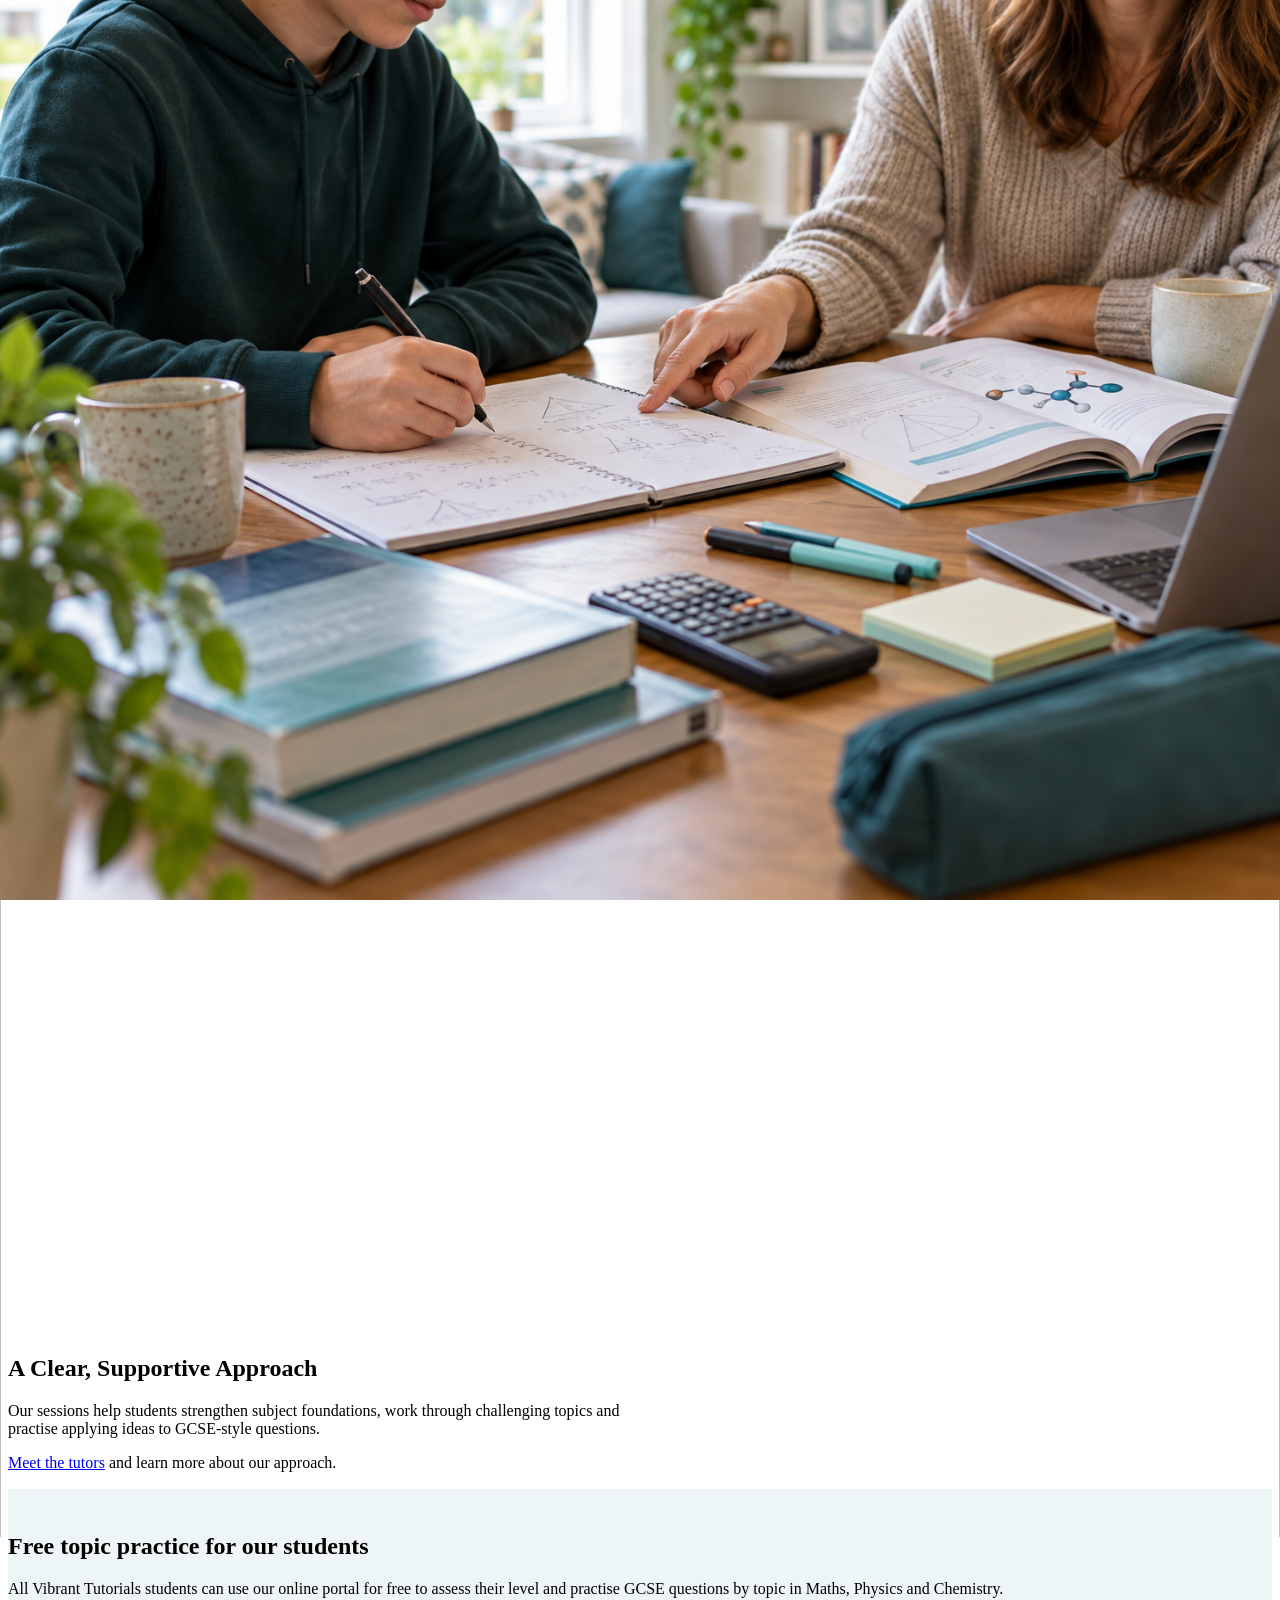
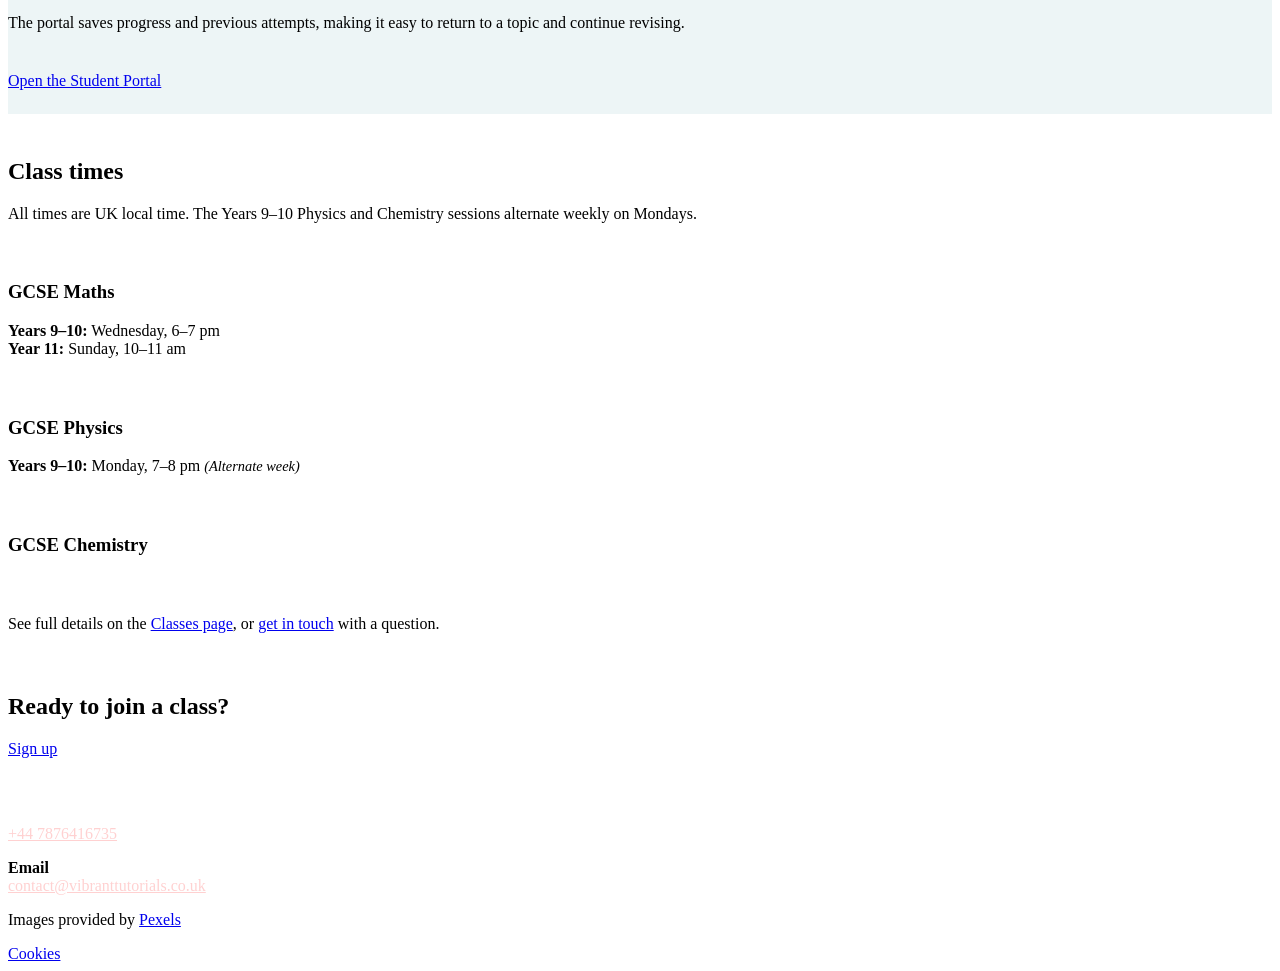
==== index.html @ f17263f3 "Add tutoring site files" ====
<!DOCTYPE html>
<html class="no-js" prefix="og: https://ogp.me/ns#" lang="en">
<head><link rel="preconnect" href="https://duyn491kcolsw.cloudfront.net" crossorigin><link rel="preconnect" href="https://fonts.gstatic.com" crossorigin><meta charset="utf-8"><link rel="icon" href="https://duyn491kcolsw.cloudfront.net/client/img/favicons/nco-reg.svg?ph=ab76c2c0dd" type="image/svg+xml" sizes="any"><link rel="icon" href="https://duyn491kcolsw.cloudfront.net/client/img/favicons/nco-reg-16.svg?ph=ab76c2c0dd" type="image/svg+xml" sizes="16x16"><link rel="icon" href="https://duyn491kcolsw.cloudfront.net/client/img/favicons/nco-reg.ico?ph=ab76c2c0dd"><link rel="apple-touch-icon" href="https://duyn491kcolsw.cloudfront.net/client/img/favicons/nco-reg.ico?ph=ab76c2c0dd"><link rel="icon" href="https://duyn491kcolsw.cloudfront.net/client/img/favicons/nco-reg.ico?ph=ab76c2c0dd">
    <meta http-equiv="X-UA-Compatible" content="IE=edge">
    <title>Vibrant Tutorials</title>
    <meta name="viewport" content="width=device-width,initial-scale=1">
    <meta name="msapplication-tap-highlight" content="no">
    
    <link href="https://duyn491kcolsw.cloudfront.net/files/0r/0rk/0rklmm.css?ph=ab76c2c0dd" media="print" rel="stylesheet">
    <link href="https://duyn491kcolsw.cloudfront.net/files/4f/4fk/4fkxao.css?ph=ab76c2c0dd" media="screen and (min-width:100000em)" rel="stylesheet" data-type="cq" disabled>
    <link rel="stylesheet" href="https://duyn491kcolsw.cloudfront.net/files/01/018/018gum.css?ph=ab76c2c0dd"><link rel="stylesheet" href="https://duyn491kcolsw.cloudfront.net/files/0k/0k1/0k1ucs.css?ph=ab76c2c0dd" media="screen and (min-width:37.5em)"><link rel="stylesheet" href="https://duyn491kcolsw.cloudfront.net/files/2l/2le/2leizp.css?ph=ab76c2c0dd" data-wnd_color_scheme_file=""><link rel="stylesheet" href="https://duyn491kcolsw.cloudfront.net/files/0n/0nx/0nxgrr.css?ph=ab76c2c0dd" data-wnd_color_scheme_desktop_file="" media="screen and (min-width:37.5em)" disabled=""><link rel="stylesheet" href="https://duyn491kcolsw.cloudfront.net/files/0o/0ou/0ounvp.css?ph=ab76c2c0dd" data-wnd_additive_color_file=""><link rel="stylesheet" href="https://duyn491kcolsw.cloudfront.net/files/3d/3dz/3dzb9f.css?ph=ab76c2c0dd" data-wnd_typography_file=""><link rel="stylesheet" href="https://duyn491kcolsw.cloudfront.net/files/01/013/0133ua.css?ph=ab76c2c0dd" data-wnd_typography_desktop_file="" media="screen and (min-width:37.5em)" disabled=""><script>(()=>{let e=!1;const t=()=>{if(!e&&window.innerWidth>=600){for(let e=0,t=document.querySelectorAll('head > link[href*="css"][media="screen and (min-width:37.5em)"]');e<t.length;e++)t[e].removeAttribute("disabled");e=!0}};t(),window.addEventListener("resize",t),"container"in document.documentElement.style||fetch(document.querySelector('head > link[data-type="cq"]').getAttribute("href")).then((e=>{e.text().then((e=>{const t=document.createElement("style");document.head.appendChild(t),t.appendChild(document.createTextNode(e)),import("https://duyn491kcolsw.cloudfront.net/client/js.polyfill/container-query-polyfill.modern.js").then((()=>{let e=setInterval((function(){document.body&&(document.body.classList.add("cq-polyfill-loaded"),clearInterval(e))}),100)}))}))}))})()</script>
<link rel="preload stylesheet" href="https://duyn491kcolsw.cloudfront.net/files/2m/2m8/2m8msc.css?ph=ab76c2c0dd" as="style"><meta name="description" content="Online GCSE group tuition in Maths, Physics and Chemistry for Years 9–11. One-hour sessions following AQA and Pearson Edexcel."><meta name="keywords" content=""><meta name="generator" content="Webnode 2"><meta name="apple-mobile-web-app-capable" content="no"><meta name="apple-mobile-web-app-status-bar-style" content="black"><meta name="format-detection" content="telephone=no">

<meta property="og:url" content="https://www.vibranttutorials.co.uk/"><meta property="og:title" content="Vibrant Tutorials"><meta property="og:type" content="article"><meta property="og:description" content="Online GCSE group tuition in Maths, Physics and Chemistry for Years 9–11. One-hour sessions following AQA and Pearson Edexcel."><meta property="og:site_name" content="Vibrant Tutorials"><meta property="og:image" content="https://ab76c2c0dd.clvaw-cdnwnd.com/5b10aa1853b78f2caf89f7ef17a01066/200000027-6094c6094e/700/images-pexels-com-photos-5934556-pexels-photo-5934556-auto-compress-cs-tinysrgb-dpr-2-h-650-w-940.jpeg?ph=ab76c2c0dd"><meta property="og:article:published_time" content="2026-10-13 00:00:00"><meta name="robots" content="index,follow"><link rel="canonical" href="https://www.vibranttutorials.co.uk/"><script>window.checkAndChangeSvgColor=function(c){try{var a=document.getElementById(c);if(a){c=[["border","borderColor"],["outline","outlineColor"],["color","color"]];for(var h,b,d,f=[],e=0,m=c.length;e<m;e++)if(h=window.getComputedStyle(a)[c[e][1]].replace(/\s/g,"").match(/^rgb[a]?\(([0-9]{1,3}),([0-9]{1,3}),([0-9]{1,3})/i)){b="";for(var g=1;3>=g;g++)b+=("0"+parseInt(h[g],10).toString(16)).slice(-2);"0"===b.charAt(0)&&(d=parseInt(b.substr(0,2),16),d=Math.max(16,d),b=d.toString(16)+b.slice(-4));f.push(c[e][0]+"="+b)}if(f.length){var k=a.getAttribute("data-src"),l=k+(0>k.indexOf("?")?"?":"&")+f.join("&");a.src!=l&&(a.src=l,a.outerHTML=a.outerHTML)}}}catch(n){}};</script></head>
<body class="l wt-home ac-h ac-s ac-i ac-o ac-n l-default l-d-none b-btn-fr b-btn-s-m b-btn-dn b-btn-bw-1 img-d-fr img-t-u img-h-z line-solid b-e-ds lbox-l c-s-n    wnd-fe"><noscript>
				<iframe
				 src="https://www.googletagmanager.com/ns.html?id=GTM-542MMSL"
				 height="0"
				 width="0"
				 style="display:none;visibility:hidden"
				 >
				 </iframe>
			</noscript>

<div class="wnd-page l-page cs-deep ac-7f0d0d ac-dark t-t-fs-m t-t-fw-m t-t-sp-n t-t-d-s t-s-fs-m t-s-fw-m t-s-sp-n t-s-d-n t-p-fs-m t-p-fw-l t-p-sp-n t-h-fs-m t-h-fw-m t-h-sp-n t-bq-fs-m t-bq-fw-m t-bq-sp-n t-bq-d-q t-btn-fw-l t-nav-fw-l t-pd-fw-l t-nav-tt-n">
    <div class="l-w t cf t-19">
        <div class="l-bg cf">
            <div class="s-bg-l">
                
                
            </div>
        </div>
        <header class="l-h cf">
            <div class="sw cf">
	<div class="sw-c cf"><section data-space="true" class="s s-hn s-hn-default wnd-mt-classic wnd-na-c logo-classic sc-w   wnd-w-wider wnd-nh-m hm-hidden menu-default-underline">
	<div class="s-w">
		<div class="s-o">

			<div class="s-bg">
                <div class="s-bg-l">
                    
                    
                </div>
			</div>

			<div class="h-w h-f wnd-fixed">

				<div class="n-l">
					<div class="s-c menu-nav">
						<div class="logo-block">
							<div class="b b-l logo logo-default logo-nb wnd-font-size-20 playfair-display logo-25 b-ls-s">
	<div class="b-l-c logo-content">
		

			

			<div class="b-l-embed logo-embed">
				<div class="b-l-embed-w logo-embed-cell">
					<img class="b-l-embed-svg logo-svg" id="wnd_LogoBlock_13761791842358066898_img" src="images/vt_logo.png" alt="" width="40" height="24" decoding="async" style="width:40px;height:24px;object-fit:contain;aspect-ratio:5/3;"></div>
			</div>

			<div class="b-l-br logo-br"></div>

			<div class="b-l-text logo-text-wrapper">
				<div class="b-l-text-w logo-text">
					<span class="b-l-text-c logo-text-cell">Vibrant Tutorials</span>
				</div>
			</div>

		
	</div>
</div>
						</div>

						<div id="menu-slider">
							<div id="menu-block">
								<nav id="menu"><div class="menu-font menu-wrapper">
	<a href="#" class="menu-close" rel="nofollow" title="Close Menu"></a>
	<ul role="menubar" aria-label="Menu" class="level-1">
		<li role="none" class="wnd-active   wnd-homepage">
			<a class="menu-item" role="menuitem" href="index.html"><span class="menu-item-text">Home</span></a>
			
		</li><li role="none">
			<a class="menu-item" role="menuitem" href="about-us/index.html"><span class="menu-item-text">About us</span></a>
			
		</li><li role="none">
			<a class="menu-item" role="menuitem" href="services/index.html"><span class="menu-item-text">Classes</span></a>
			
		</li>
		<li role="none">
			<a class="menu-item" role="menuitem" href="contact/index.html"><span class="menu-item-text">Contact</span></a>
			
		</li>
		<li role="none"><a class="menu-item" role="menuitem" href="portal/index.html"><span class="menu-item-text">Student Portal</span></a></li>
	</ul>
	<span class="more-text">More</span>
</div></nav>
							</div>
						</div>

						<div class="cart-and-mobile">
							
							

							<div id="menu-mobile">
								<a href="#" id="menu-submit"><span></span>Menu</a>
							</div>
						</div>

					</div>
				</div>

			</div>

		</div>
	</div>
</section></div>
</div>
        </header>
        <main class="l-m cf">
            <div class="sw cf">
	<div class="sw-c cf"><section class="s s-hm s-hm-hidden wnd-h-hidden cf sc-m wnd-background-image  hn-default"><div></div></section><section class="s s-basic cf sc-w   wnd-w-wider wnd-s-higher wnd-h-auto">
	<div class="s-w cf">
		<div class="s-o s-fs cf">
			<div class="s-bg cf">
				<div class="s-bg-l">
                    
					
				</div>
			</div>
			<div class="s-c s-fs cf">
				<div class="ez cf">
	<div class="ez-c"><div class="b-sp b b-s cf" style="margin-left:0%;margin-right:0%;">
    <div class="b-sp-c" id="wnd_SpacingBlock_10031791842965372899_container" style="position:relative;padding-bottom:0.17%;">
        <div class="b-sp-placeholder">
            
        </div>
    </div>
</div><div class="cw cf">
	<div class="cw-c cf"><div class="c cf" style="width:50.695%;">
	<div class="c-c cf"><div class="b b-text cf">
	<div class="b-c b-text-c b-s b-s-t60 b-s-b60 b-cs cf"><h1><font class="wnd-font-size-110"><span>Online GCSE Group Tuition in Maths, Physics &amp; Chemistry</span></font></h1>
</div>
</div></div>
</div><div class="c cf" style="width:6.603%;">
	<div class="c-c cf"><div class="b-sp b b-s cf" style="margin-left:0%;margin-right:0%;">
    <div class="b-sp-c" id="wnd_SpacingBlock_25961791842965372979_container" style="position:relative;padding-bottom:113.58484089661%;">
        <div class="b-sp-placeholder">
            
        </div>
    </div>
</div></div>
</div><div class="c cf" style="width:42.702%;">
	<div class="c-c cf"><div class="b b-text cf">
	<div class="b-c b-text-c b-s b-s-t60 b-s-b60 b-cs cf"><p>Live, tutor-led one-hour online group sessions for Years 9–11, following AQA and Pearson Edexcel GCSE specifications.</p>
</div>
</div><div class="b b-s b-s-t150 b-s-b150 b-btn b-btn-3 wnd-align-left">
	<div class="b-btn-c i-a">
		<a class="b-btn-l" href="services/index.html">
			<span class="b-btn-t">See class times</span>
		</a>
	</div>
</div></div>
</div></div>
</div><div class="b-sp b b-s cf" style="margin-left:0%;margin-right:0%;">
    <div class="b-sp-c" id="wnd_SpacingBlock_47881791842965373053_container" style="position:relative;padding-bottom:0%;">
        <div class="b-sp-placeholder">
            
        </div>
    </div>
</div><div class="b-img b-img-default b b-s cf wnd-orientation-landscape wnd-type-image img-s-n" style="margin-left:0;margin-right:0;" id="wnd_ImageBlock_70591791842965373067">
	<div class="b-img-w">
		<div class="b-img-c" style="padding-bottom:31.59%;text-align:center;">
            <picture><source type="=mime" srcset="https://ab76c2c0dd.clvaw-cdnwnd.com/5b10aa1853b78f2caf89f7ef17a01066/200000027-6094c6094e/450/images-pexels-com-photos-5934556-pexels-photo-5934556-auto-compress-cs-tinysrgb-dpr-2-h-650-w-940.jpeg?ph=ab76c2c0dd 450w, https://ab76c2c0dd.clvaw-cdnwnd.com/5b10aa1853b78f2caf89f7ef17a01066/200000027-6094c6094e/700/images-pexels-com-photos-5934556-pexels-photo-5934556-auto-compress-cs-tinysrgb-dpr-2-h-650-w-940.jpeg?ph=ab76c2c0dd 700w, https://ab76c2c0dd.clvaw-cdnwnd.com/5b10aa1853b78f2caf89f7ef17a01066/200000027-6094c6094e/images-pexels-com-photos-5934556-pexels-photo-5934556-auto-compress-cs-tinysrgb-dpr-2-h-650-w-940.jpeg?ph=ab76c2c0dd 1880w" sizes="100vw" ><img id="wnd_ImageBlock_70591791842965373067_img" src="https://ab76c2c0dd.clvaw-cdnwnd.com/5b10aa1853b78f2caf89f7ef17a01066/200000027-6094c6094e/images-pexels-com-photos-5934556-pexels-photo-5934556-auto-compress-cs-tinysrgb-dpr-2-h-650-w-940.jpeg?ph=ab76c2c0dd" alt="" width="1880" height="1253" loading="lazy" style="top:-70.81%;left:0%;width:100%;height:241.63%;position:absolute;" ></picture>
			</div>
		
	</div>
</div></div>
</div>
			</div>
		</div>
	</div>
</section><section class="s s-basic cf sc-b   wnd-w-wider wnd-s-higher wnd-h-auto">
	<div class="s-w cf">
		<div class="s-o s-fs cf">
			<div class="s-bg cf">
				<div class="s-bg-l">
                    
					
				</div>
			</div>
			<div class="s-c s-fs cf">
				<div class="ez cf">
	<div class="ez-c"><div class="cw cf">
	<div class="cw-c cf"><div class="c cf" style="width:50%;">
	<div class="c-c cf"><div class="b-img b-img-default b b-s cf wnd-orientation-landscape wnd-type-image img-s-n" style="margin-left:0;margin-right:0;" id="wnd_ImageBlock_96001791842966206802">
	<div class="b-img-w">
		<div class="b-img-c" style="padding-bottom:75%;text-align:center;overflow:hidden;border-radius:10px;">
            <picture><img id="wnd_ImageBlock_96001791842966206802_img" src="images/gcse-supportive-tutoring.png" alt="A tutor helping a student work through GCSE maths and science revision" width="1536" height="1024" loading="lazy" style="top:0;left:0;width:100%;height:100%;position:absolute;object-fit:cover;" ></picture>
			</div>
		
	</div>
</div></div>
</div><div class="c cf" style="width:50%;">
	<div class="c-c cf"><div class="b b-text cf">
	<div class="b-c b-text-c b-s b-s-t60 b-s-b60 b-cs cf"><h2><span>A Clear, Supportive Approach</span></h2>
</div>
</div><div class="b b-text cf">
	<div class="b-c b-text-c b-s b-s-t60 b-s-b60 b-cs cf"><p>Our sessions help students strengthen subject foundations, work through challenging topics and practise applying ideas to GCSE-style questions.</p>
<p><a href="about-us/index.html">Meet the tutors</a> and learn more about our approach.</p></div>
</div><div class="b-sp b b-s cf" style="margin-left:0%;margin-right:0%;">
    <div class="b-sp-c" id="wnd_SpacingBlock_81061791842966206836_container" style="position:relative;padding-bottom:0.1818474%;">
        <div class="b-sp-placeholder">
            
        </div>
    </div>
</div></div>
</div></div>
</div></div>
</div>
			</div>
		</div>
	</div>
</section><section class="s s-basic cf sc-w wnd-w-wider wnd-h-auto home-student-portal">
  <div class="s-w cf"><div class="s-c cf"><div class="ez cf wnd-no-cols"><div class="ez-c">
    <div class="b b-text cf"><div class="b-c b-text-c b-s b-s-t60 b-s-b60 cf wnd-align-center">
      <h2>Free topic practice for our students</h2>
      <p>All Vibrant Tutorials students can use our online portal for free to assess their level and practise GCSE questions by topic in Maths, Physics and Chemistry.</p>
      <p>The portal saves progress and previous attempts, making it easy to return to a topic and continue revising.</p>
    </div></div>
    <div class="b b-s b-s-t60 b-s-b60 b-btn b-btn-3 wnd-align-center"><div class="b-btn-c i-a"><a class="b-btn-l" href="portal/index.html"><span class="b-btn-t">Open the Student Portal</span></a></div></div>
  </div></div></div></div>
</section>
<section class="s s-basic cf sc-w wnd-w-wider wnd-h-auto home-class-times">
	<div class="s-w cf">
		<div class="s-o cf">
			<div class="s-bg cf">
				<div class="s-bg-l">
                    
					
				</div>
			</div>
			<div class="s-c cf">
				<div class="ez cf wnd-no-cols"><div class="ez-c">
  <div class="b b-text cf"><div class="b-c b-text-c b-s b-s-t60 b-s-b60 cf">
    <h2>Class times</h2>
    <p>All times are UK local time. The Years 9–10 Physics and Chemistry sessions alternate weekly on Mondays.</p>
  </div></div>
  <div class="cw cf"><div class="cw-c cf">
    <div class="c cf" style="width:33.33%;"><div class="c-c cf"><div class="b b-text cf"><div class="b-c b-text-c b-s b-s-t60 b-s-b60 b-cs cf">
      <h3>GCSE Maths</h3>
      <p><strong>Years 9–10:</strong> Wednesday, 6–7 pm<br /><strong>Year 11:</strong> Sunday, 10–11 am</p>
    </div></div></div></div>
    <div class="c cf" style="width:33.33%;"><div class="c-c cf"><div class="b b-text cf"><div class="b-c b-text-c b-s b-s-t60 b-s-b60 b-cs cf">
      <h3>GCSE Physics</h3>
      <p><strong>Years 9–10:</strong> Monday, 7–8 pm <em style="font-size:0.9em;">(Alternate week)</em></p>
    </div></div></div></div>
    <div class="c cf" style="width:33.34%;"><div class="c-c cf"><div class="b b-text cf"><div class="b-c b-text-c b-s b-s-t60 b-s-b60 b-cs cf">
      <h3>GCSE Chemistry</h3>
    </div></div></div></div>
  </div></div>
  <div class="b b-text cf"><div class="b-c b-text-c b-s b-s-t60 b-s-b60 b-cs cf"><p>See full details on the <a href="services/index.html">Classes page</a>, or <a href="contact/index.html">get in touch</a> with a question.</p></div></div>
</div></div>
			</div>
		</div>
	</div>
<style>
  .home-student-portal,.home-class-times{height:auto!important;min-height:0!important;margin-block:0!important;padding-block:0!important}
  .home-student-portal{background:#edf5f6!important}
  .home-student-portal .s-w,.home-class-times .s-w{height:auto!important;min-height:0!important;padding-block:.75rem!important}
  .home-student-portal .s-o,.home-student-portal .s-c,.home-class-times .s-o,.home-class-times .s-c{height:auto!important;min-height:0!important;padding-block:0!important}
  .home-student-portal .b-s-t60,.home-class-times .b-s-t60{padding-top:.75rem!important;margin-top:0!important}
  .home-student-portal .b-s-b60,.home-class-times .b-s-b60{padding-bottom:.75rem!important;margin-bottom:0!important}
  .home-student-portal .b-s-t60.b-btn,.home-student-portal .b-s-b60.b-btn{padding-block:.75rem!important}
  @media(max-width:600px){.home-student-portal .s-w,.home-class-times .s-w{padding-block:.5rem!important}}
</style>
</section>	
				</div>
			</div>
			<div class="s-c s-fs cf">
				<div class="ez cf wnd-no-cols">
	<div class="ez-c"><div class="b b-text cf">
	<div class="b-c b-text-c b-s b-s-t60 b-s-b60 b-cs cf"><h2 class="wnd-align-center">Ready to join a class?</h2>
</div>
</div><div class="b b-s b-s-t150 b-s-b150 b-btn b-btn-3 wnd-align-center">
	<div class="b-btn-c i-a">
		<a class="b-btn-l" href="sign-up/index.html">
			<span class="b-btn-t">Sign up</span>
		</a>
	</div>
</div></div>
</div>
			</div>
		</div>
	</div>
</section></div>
</div>
        </main>
        <footer class="l-f cf">
            <div class="sw cf">
	<div class="sw-c cf"><section data-wn-border-element="s-f-border" class="s s-f s-f-edit sc-d   wnd-w-wider wnd-s-higher wnd-h-auto">
	<div class="s-w">
		<div class="s-o">
			<div class="s-bg">
                <div class="s-bg-l">
                    
                    
                </div>
			</div>
			<div class="s-f-ez">
				<div class="s-c s-f-border">
					<div>
						<div class="ez cf">
	<div class="ez-c"><div class="cw cf">
	<div class="cw-c cf"><div class="c cf" style="width:100%;">
	<div class="c-c cf"><div class="b b-text cf">
	<div class="b-c b-text-c b-s b-s-t60 b-s-b60 b-cs cf"><h2 style="color:#fff">Get in touch</h2>

<p><a style="color:#ffd1d1" href="tel:+447876416735">+44 7876416735</a></p>

<p><strong>Email</strong><br />
<a style="color:#ffd1d1" href="mailto:contact@vibranttutorials.co.uk">contact@vibranttutorials.co.uk</a></p>
</div>
</div></div>
</div></div>
</div><div class="b b-text cf">
	<div class="b-c b-text-c b-s b-s-t60 b-s-b60 b-cs cf"><p class="wnd-align-center"><font class="wnd-font-size-70">Images provided by <a href="https://pexels.com">Pexels</a></font></p></div>
</div></div>
</div>
					</div>
				</div>
			</div>
			<div class="s-c s-f-l-w">
				<div class="s-f-l b-s b-s-t0 b-s-b0">
					<div class="s-f-l-c s-f-l-c-first">
						<div class="s-f-sf">
                            <span class="sf b">
<span class="sf-content sf-c link"></span>
</span>
                            <span class="sf-cbr link">
    <a href="#" rel="nofollow">Cookies</a>
</span>
                            
                            
                            
						</div>
					</div>
					<div class="s-f-l-c s-f-l-c-last">
						<div class="s-f-lang lang-select cf">
	
</div>
					</div>
                    <div class="s-f-l-c s-f-l-c-currency">
                        <div class="s-f-ccy ccy-select cf">
	
</div>
                    </div>
				</div>
			</div>
		</div>
	</div>
	<div class="s-f-bg-stripe"></div>
</section></div>
</div>
        </footer>
    </div>
    
</div>
<section class="cb cb-dark" id="cookiebar" style="display:none;" id="cookiebar" style="display:none;">
	<div class="cb-bar cb-scrollable">
		<div class="cb-bar-c">
			<div class="cb-bar-text">We use cookies to enable the proper functioning and security of our website, and to offer you the best possible user experience.</div>
			<div class="cb-bar-buttons">
				<button class="cb-button cb-close-basic" data-action="accept-necessary">
					<span class="cb-button-content">Accept only necessary</span>
				</button>
				<button class="cb-button cb-close-basic" data-action="accept-all">
					<span class="cb-button-content">Accept all</span>
				</button>
				
			</div>
		</div>
        <div class="cb-close cb-close-basic" data-action="accept-necessary"></div>
	</div>

	<div class="cb-popup cb-light close">
		<div class="cb-popup-c">
			<div class="cb-popup-head">
				<h3 class="cb-popup-title">Advanced settings</h3>
				<p class="cb-popup-text">You can customize your cookie preferences here. Enable or disable the following categories and save your selection.</p>
			</div>
			<div class="cb-popup-options cb-scrollable">
				<div class="cb-option">
					<input class="cb-option-input" type="checkbox" id="necessary" name="necessary" readonly="readonly" disabled="disabled" checked="checked">
                    <div class="cb-option-checkbox"></div>
                    <label class="cb-option-label" for="necessary">Essential cookies</label>
					<div class="cb-option-text"></div>
				</div>
			</div>
			<div class="cb-popup-footer">
				<button class="cb-button cb-save-popup" data-action="advanced-save">
					<span class="cb-button-content">Save</span>
				</button>
			</div>
			<div class="cb-close cb-close-popup" data-action="close"></div>
		</div>
	</div>
</section>

<script src="https://duyn491kcolsw.cloudfront.net/files/35/35w/35wjn2.js?ph=ab76c2c0dd" crossorigin="anonymous" type="module"></script><script>document.querySelector(".wnd-fe")&&[...document.querySelectorAll(".c")].forEach((e=>{const t=e.querySelector(".b-text:only-child");t&&""===t.querySelector(".b-text-c").innerText&&e.classList.add("column-empty")}))</script>


<script src="https://duyn491kcolsw.cloudfront.net/client.fe/js.compiled/lang.en.157cda6bbe6f8e15.js?ph=ab76c2c0dd" crossorigin="anonymous"></script><script src="https://duyn491kcolsw.cloudfront.net/client.fe/js.compiled/compiled.multi.0f523a8eb54f2400.js?ph=ab76c2c0dd" crossorigin="anonymous"></script><script>var wnd = wnd || {};wnd.$data = {"image_content_items":{"wnd_ThumbnailBlock_1":{"id":"wnd_ThumbnailBlock_1","type":"wnd.pc.ThumbnailBlock"},"wnd_HeaderSection_header_main_32341791842358165526":{"id":"wnd_HeaderSection_header_main_32341791842358165526","type":"wnd.pc.HeaderSection"},"wnd_ImageBlock_11201791842358165635":{"id":"wnd_ImageBlock_11201791842358165635","type":"wnd.pc.ImageBlock"},"wnd_Section_default_2051791842965372783":{"id":"wnd_Section_default_2051791842965372783","type":"wnd.pc.Section"},"wnd_ImageBlock_70591791842965373067":{"id":"wnd_ImageBlock_70591791842965373067","type":"wnd.pc.ImageBlock"},"wnd_Section_default_54261791842966206591":{"id":"wnd_Section_default_54261791842966206591","type":"wnd.pc.Section"},"wnd_ImageBlock_96001791842966206802":{"id":"wnd_ImageBlock_96001791842966206802","type":"wnd.pc.ImageBlock"},"wnd_Section_default_56701791842966280611":{"id":"wnd_Section_default_56701791842966280611","type":"wnd.pc.Section"},"wnd_ImageBlock_71081791842966280931":{"id":"wnd_ImageBlock_71081791842966280931","type":"wnd.pc.ImageBlock"},"wnd_Section_default_6671791842966358651":{"id":"wnd_Section_default_6671791842966358651","type":"wnd.pc.Section"},"wnd_ImageBlock_50951791842966359050":{"id":"wnd_ImageBlock_50951791842966359050","type":"wnd.pc.ImageBlock"},"wnd_Section_default_67541791842966359281":{"id":"wnd_Section_default_67541791842966359281","type":"wnd.pc.Section"},"wnd_LogoBlock_13761791842358066898":{"id":"wnd_LogoBlock_13761791842358066898","type":"wnd.pc.LogoBlock"},"wnd_FooterSection_footer_17391791842358067066":{"id":"wnd_FooterSection_footer_17391791842358067066","type":"wnd.pc.FooterSection"}},"svg_content_items":{"wnd_ImageBlock_11201791842358165635":{"id":"wnd_ImageBlock_11201791842358165635","type":"wnd.pc.ImageBlock"},"wnd_ImageBlock_70591791842965373067":{"id":"wnd_ImageBlock_70591791842965373067","type":"wnd.pc.ImageBlock"},"wnd_ImageBlock_96001791842966206802":{"id":"wnd_ImageBlock_96001791842966206802","type":"wnd.pc.ImageBlock"},"wnd_ImageBlock_71081791842966280931":{"id":"wnd_ImageBlock_71081791842966280931","type":"wnd.pc.ImageBlock"},"wnd_ImageBlock_50951791842966359050":{"id":"wnd_ImageBlock_50951791842966359050","type":"wnd.pc.ImageBlock"},"wnd_LogoBlock_13761791842358066898":{"id":"wnd_LogoBlock_13761791842358066898","type":"wnd.pc.LogoBlock"}},"content_items":[],"eshopSettings":{"ESHOP_SETTINGS_DISPLAY_PRICE_WITHOUT_VAT":false,"ESHOP_SETTINGS_DISPLAY_ADDITIONAL_VAT":false,"ESHOP_SETTINGS_DISPLAY_SHIPPING_COST":false},"project_info":{"isMultilanguage":false,"isMulticurrency":false,"eshop_tax_enabled":"0","country_code":"gb","contact_state":null,"eshop_tax_type":"VAT","eshop_discounts":false,"graphQLURL":"https:\/\/vibranttutorials.co.uk\/servers\/graphql\/","iubendaSettings":{"cookieBarCode":"","cookiePolicyCode":"","privacyPolicyCode":"","termsAndConditionsCode":""}}};</script><script>wnd.$system = {"fileSystemType":"aws_s3","localFilesPath":"https:\/\/www.vibranttutorials.co.uk\/_files\/","awsS3FilesPath":"https:\/\/ab76c2c0dd.clvaw-cdnwnd.com\/5b10aa1853b78f2caf89f7ef17a01066\/","staticFiles":"https:\/\/duyn491kcolsw.cloudfront.net\/files","isCms":false,"staticCDNServers":["https:\/\/duyn491kcolsw.cloudfront.net\/"],"fileUploadAllowExtension":["jpg","jpeg","jfif","png","gif","bmp","ico","svg","webp","tiff","pdf","doc","docx","ppt","pptx","pps","ppsx","odt","xls","xlsx","txt","rtf","mp3","wma","wav","ogg","amr","flac","m4a","3gp","avi","wmv","mov","mpg","mkv","mp4","mpeg","m4v","swf","gpx","stl","csv","xml","txt","dxf","dwg","iges","igs","step","stp"],"maxUserFormFileLimit":4194304,"frontendLanguage":"en","backendLanguage":"en","frontendLanguageId":"1","page":{"id":200000057,"identifier":"home","template":{"id":200000004,"styles":{"typography":"t-19_new","typoTitleSizes":"t-t-fs-m","typoTitleWeights":"t-t-fw-m","typoTitleSpacings":"t-t-sp-n","typoTitleDecorations":"t-t-d-s","typoSubtitleSizes":"t-s-fs-m","typoSubtitleWeights":"t-s-fw-m","typoSubtitleSpacings":"t-s-sp-n","typoSubtitleDecorations":"t-s-d-n","typoParagraphSizes":"t-p-fs-m","typoParagraphWeights":"t-p-fw-l","typoParagraphSpacings":"t-p-sp-n","typoHeadingSizes":"t-h-fs-m","typoHeadingWeights":"t-h-fw-m","typoHeadingSpacings":"t-h-sp-n","typoBlockquoteSizes":"t-bq-fs-m","typoBlockquoteWeights":"t-bq-fw-m","typoBlockquoteSpacings":"t-bq-sp-n","typoBlockquoteDecorations":"t-bq-d-q","scheme":"cs-deep","additiveColor":"ac-7f0d0d ac-dark","acHeadings":true,"acSubheadings":true,"acIcons":true,"acOthers":true,"acMenu":true,"imageStyle":"img-d-fr","imageHover":"img-h-z","imageTitle":"img-t-u","buttonStyle":"b-btn-fr","buttonSize":"b-btn-s-m","buttonDecoration":"b-btn-dn","buttonBorders":"b-btn-bw-1","lineStyle":"line-solid","eshopGridItemStyle":"b-e-ds","formStyle":"rounded","menuType":"","menuStyle":"menu-default-underline","lightboxStyle":"lbox-l","columnSpaces":"c-s-n","sectionColor":"","sectionWidth":"wnd-w-wider","sectionSpace":"wnd-s-higher","layoutType":"l-default","layoutDecoration":"l-d-none","buttonWeight":"t-btn-fw-l","menuWeight":"t-nav-fw-l","productWeight":"t-pd-fw-l","background":{"default":null},"backgroundSettings":{"default":""}}},"layout":"homepage","name":"Home","html_title":"","language":"en","langId":1,"isHomepage":true,"meta_description":null,"meta_keywords":null,"header_code":null,"footer_code":null,"styles":{"sectionColor":"sc-w","pageBased":{"navline":{"style":{"sectionColor":"sc-w","sectionWidth":"wnd-w-narrow","sectionHeight":"wnd-nh-l","background":{"position":"bgpos-top-center","attachment":"bgatt-fixed"}}}}},"countFormsEntries":[]},"listingsPrefix":"\/l\/","productPrefix":"\/p\/","cartPrefix":"\/cart\/","checkoutPrefix":"\/checkout\/","searchPrefix":"\/search\/","isCheckout":false,"isEshop":false,"hasBlog":false,"isProductDetail":false,"isListingDetail":false,"listing_page":[],"hasEshopAnalytics":false,"gTagId":null,"gAdsId":null,"format":{"be":{"DATE_TIME":{"mask":"%d\/%m\/%Y %H:%M","regexp":"^(((0?[1-9]|[1,2][0-9]|3[0,1])\\\/(0?[1-9]|1[0-2])\\\/[0-9]{1,4})(( [0-1][0-9]| 2[0-3]):[0-5][0-9])?|(([0-9]{4}(0[1-9]|1[0-2])(0[1-9]|[1,2][0-9]|3[0,1])(0[0-9]|1[0-9]|2[0-3])[0-5][0-9][0-5][0-9])))?$"},"DATE":{"mask":"%d\/%m\/%Y","regexp":"^((0?[1-9]|[1,2][0-9]|3[0,1])\\\/(0?[1-9]|1[0-2])\\\/[0-9]{1,4})$"},"CURRENCY":{"mask":{"point":".","thousands":",","decimals":2,"mask":"%s","zerofill":true}}},"fe":{"DATE_TIME":{"mask":"%d\/%m\/%Y %H:%M","regexp":"^(((0?[1-9]|[1,2][0-9]|3[0,1])\\\/(0?[1-9]|1[0-2])\\\/[0-9]{1,4})(( [0-1][0-9]| 2[0-3]):[0-5][0-9])?|(([0-9]{4}(0[1-9]|1[0-2])(0[1-9]|[1,2][0-9]|3[0,1])(0[0-9]|1[0-9]|2[0-3])[0-5][0-9][0-5][0-9])))?$"},"DATE":{"mask":"%d\/%m\/%Y","regexp":"^((0?[1-9]|[1,2][0-9]|3[0,1])\\\/(0?[1-9]|1[0-2])\\\/[0-9]{1,4})$"},"CURRENCY":{"mask":{"point":".","thousands":",","decimals":2,"mask":"%s","zerofill":true}}}},"e_product":null,"listing_item":null,"feReleasedFeatures":{"dualCurrency":false,"HeurekaSatisfactionSurvey":true,"productAvailability":true},"labels":{"dualCurrency.fixedRate":"","invoicesGenerator.W2EshopInvoice.alreadyPayed":"Do not pay! - Already paid","invoicesGenerator.W2EshopInvoice.amount":"Quantity:","invoicesGenerator.W2EshopInvoice.contactInfo":"Contact information:","invoicesGenerator.W2EshopInvoice.couponCode":"Coupon code:","invoicesGenerator.W2EshopInvoice.customer":"Customer:","invoicesGenerator.W2EshopInvoice.dateOfIssue":"Date issued:","invoicesGenerator.W2EshopInvoice.dateOfTaxableSupply":"Date of taxable supply:","invoicesGenerator.W2EshopInvoice.dic":"VAT Reg No:","invoicesGenerator.W2EshopInvoice.discount":"Discount","invoicesGenerator.W2EshopInvoice.dueDate":"Due date:","invoicesGenerator.W2EshopInvoice.email":"Email:","invoicesGenerator.W2EshopInvoice.filenamePrefix":"Invoice-","invoicesGenerator.W2EshopInvoice.fiscalCode":"Fiscal code:","invoicesGenerator.W2EshopInvoice.freeShipping":"Free shipping","invoicesGenerator.W2EshopInvoice.ic":"Company ID:","invoicesGenerator.W2EshopInvoice.invoiceNo":"Invoice number","invoicesGenerator.W2EshopInvoice.invoiceNoTaxed":"Invoice - Tax invoice number","invoicesGenerator.W2EshopInvoice.notVatPayers":"Not VAT registered","invoicesGenerator.W2EshopInvoice.orderNo":"Order number:","invoicesGenerator.W2EshopInvoice.paymentPrice":"Payment method price:","invoicesGenerator.W2EshopInvoice.pec":"PEC:","invoicesGenerator.W2EshopInvoice.phone":"Phone:","invoicesGenerator.W2EshopInvoice.priceExTax":"Price excl. tax:","invoicesGenerator.W2EshopInvoice.priceIncludingTax":"Price incl. tax:","invoicesGenerator.W2EshopInvoice.product":"Product:","invoicesGenerator.W2EshopInvoice.productNr":"Product number:","invoicesGenerator.W2EshopInvoice.recipientCode":"Recipient code:","invoicesGenerator.W2EshopInvoice.shippingAddress":"Shipping address:","invoicesGenerator.W2EshopInvoice.shippingPrice":"Shipping price:","invoicesGenerator.W2EshopInvoice.subtotal":"Subtotal:","invoicesGenerator.W2EshopInvoice.sum":"Total:","invoicesGenerator.W2EshopInvoice.supplier":"Provider:","invoicesGenerator.W2EshopInvoice.tax":"Tax:","invoicesGenerator.W2EshopInvoice.total":"Total:","invoicesGenerator.W2EshopInvoice.web":"Web:","text[dashboard][complianceManagement][embeddedCode][cookiePolicy][title]":"Cookie policy","text[dashboard][complianceManagement][embeddedCode][privacyPolicy][title]":"Privacy policy","wnd.errorBandwidthStorage.description":"We apologize for any inconvenience. If you are the website owner, please log in to your account to learn how to get your website back online.","wnd.errorBandwidthStorage.heading":"This website is temporarily unavailable (or under maintenance)","wnd.es.CheckoutShippingService.correiosDeliveryWithSpecialConditions":"CEP de destino est\u00e1 sujeito a condi\u00e7\u00f5es especiais de entrega pela ECT e ser\u00e1 realizada com o acr\u00e9scimo de at\u00e9 7 (sete) dias \u00fateis ao prazo regular.","wnd.es.CheckoutShippingService.correiosWithoutHomeDelivery":"CEP de destino est\u00e1 temporariamente sem entrega domiciliar. A entrega ser\u00e1 efetuada na ag\u00eancia indicada no Aviso de Chegada que ser\u00e1 entregue no endere\u00e7o do destinat\u00e1rio","wnd.es.ProductEdit.unit.cm":"cm","wnd.es.ProductEdit.unit.floz":"fl oz","wnd.es.ProductEdit.unit.ft":"ft","wnd.es.ProductEdit.unit.ft2":"ft\u00b2","wnd.es.ProductEdit.unit.g":"g","wnd.es.ProductEdit.unit.gal":"gal","wnd.es.ProductEdit.unit.in":"in","wnd.es.ProductEdit.unit.inventoryQuantity":"pcs","wnd.es.ProductEdit.unit.inventorySize":"cm","wnd.es.ProductEdit.unit.inventorySize.cm":"cm","wnd.es.ProductEdit.unit.inventorySize.inch":"in","wnd.es.ProductEdit.unit.inventoryWeight":"kg","wnd.es.ProductEdit.unit.inventoryWeight.kg":"kg","wnd.es.ProductEdit.unit.inventoryWeight.lb":"lb","wnd.es.ProductEdit.unit.l":"l","wnd.es.ProductEdit.unit.m":"m","wnd.es.ProductEdit.unit.m2":"m\u00b2","wnd.es.ProductEdit.unit.m3":"m\u00b3","wnd.es.ProductEdit.unit.mg":"mg","wnd.es.ProductEdit.unit.ml":"ml","wnd.es.ProductEdit.unit.mm":"mm","wnd.es.ProductEdit.unit.oz":"oz","wnd.es.ProductEdit.unit.pcs":"pcs","wnd.es.ProductEdit.unit.pt":"pt","wnd.es.ProductEdit.unit.qt":"qt","wnd.es.ProductEdit.unit.yd":"yd","wnd.es.ProductList.inventory.outOfStock":"Out of stock","wnd.fe.CheckoutFi.creditCard":"Credit card","wnd.fe.CheckoutSelectMethodKlarnaPlaygroundItem":"{name} playground test","wnd.fe.CheckoutSelectMethodZasilkovnaItem.change":"Change pick up point","wnd.fe.CheckoutSelectMethodZasilkovnaItem.choose":"Choose your pick up point","wnd.fe.CheckoutSelectMethodZasilkovnaItem.error":"Please select a pick up point","wnd.fe.CheckoutZipField.brInvalid":"Please enter valid ZIP code in format XXXXX-XXX","wnd.fe.CookieBar.message":"This website uses cookies to provide the necessary site functionality and to improve your experience. By using our website, you agree to our privacy policy.","wnd.fe.FeFooter.createWebsite":"Create your website for free!","wnd.fe.FormManager.error.file.invalidExtOrCorrupted":"This file cannot be processed. Either the file has been corrupted or the extension doesn't match the format of the file.","wnd.fe.FormManager.error.file.notAllowedExtension":"File extension \u0022{EXTENSION}\u0022 is not allowed.","wnd.fe.FormManager.error.file.required":"Please choose a file to upload.","wnd.fe.FormManager.error.file.sizeExceeded":"Maximum size of the uploaded file is {SIZE} MB.","wnd.fe.FormManager.error.userChangePassword":"Passwords do not match","wnd.fe.FormManager.error.userLogin.inactiveAccount":"Your registration has not been approved yet, you cannot log in.","wnd.fe.FormManager.error.userLogin.invalidLogin":"Incorrect user name (email) or password!","wnd.fe.FreeBarBlock.buttonText":"Get started","wnd.fe.FreeBarBlock.longText":"This website was made with Webnode. \u003Cstrong\u003ECreate your own\u003C\/strong\u003E for free today!","wnd.fe.ListingData.shortMonthName.Apr":"Apr","wnd.fe.ListingData.shortMonthName.Aug":"Aug","wnd.fe.ListingData.shortMonthName.Dec":"Dec","wnd.fe.ListingData.shortMonthName.Feb":"Feb","wnd.fe.ListingData.shortMonthName.Jan":"Jan","wnd.fe.ListingData.shortMonthName.Jul":"Jul","wnd.fe.ListingData.shortMonthName.Jun":"Jun","wnd.fe.ListingData.shortMonthName.Mar":"Mar","wnd.fe.ListingData.shortMonthName.May":"May","wnd.fe.ListingData.shortMonthName.Nov":"Nov","wnd.fe.ListingData.shortMonthName.Oct":"Oct","wnd.fe.ListingData.shortMonthName.Sep":"Sep","wnd.fe.ShoppingCartManager.count.between2And4":"{COUNT} items","wnd.fe.ShoppingCartManager.count.moreThan5":"{COUNT} items","wnd.fe.ShoppingCartManager.count.one":"{COUNT} item","wnd.fe.ShoppingCartTable.label.itemsInStock":"Only {COUNT} pcs available in stock","wnd.fe.ShoppingCartTable.label.itemsInStock.between2And4":"Only {COUNT} pcs available in stock","wnd.fe.ShoppingCartTable.label.itemsInStock.moreThan5":"Only {COUNT} pcs available in stock","wnd.fe.ShoppingCartTable.label.itemsInStock.one":"Only {COUNT} pc available in stock","wnd.fe.ShoppingCartTable.label.outOfStock":"Out of stock","wnd.fe.UserBar.logOut":"Log Out","wnd.pc.BlogDetailPageZone.next":"Newer posts","wnd.pc.BlogDetailPageZone.previous":"Older posts","wnd.pc.ContactInfoBlock.placeholder.infoMail":"E.g. contact@example.com","wnd.pc.ContactInfoBlock.placeholder.infoPhone":"E.g. +44 020 1234 5678","wnd.pc.ContactInfoBlock.placeholder.infoText":"E.g. We are open daily from 9am to 6pm","wnd.pc.CookieBar.button.advancedClose":"Close","wnd.pc.CookieBar.button.advancedOpen":"Open advanced settings","wnd.pc.CookieBar.button.advancedSave":"Save","wnd.pc.CookieBar.link.disclosure":"Disclosure","wnd.pc.CookieBar.title.advanced":"Advanced settings","wnd.pc.CookieBar.title.option.functional":"Functional cookies","wnd.pc.CookieBar.title.option.marketing":"Marketing \/ third party cookies","wnd.pc.CookieBar.title.option.necessary":"Essential cookies","wnd.pc.CookieBar.title.option.performance":"Performance cookies","wnd.pc.CookieBarReopenBlock.text":"Cookies","wnd.pc.FileBlock.download":"DOWNLOAD","wnd.pc.FormBlock.action.defaultMessage.text":"The form was submitted successfully.","wnd.pc.FormBlock.action.defaultMessage.title":"Thank you!","wnd.pc.FormBlock.action.invisibleCaptchaInfoText":"This site is protected by reCAPTCHA and the Google \u003Clink1\u003EPrivacy Policy\u003C\/link1\u003E and \u003Clink2\u003ETerms of Service\u003C\/link2\u003E apply.","wnd.pc.FormBlock.action.submitBlockedDisabledBecauseSiteSecurity":"This form entry cannot be submitted (the website owner blocked your area).","wnd.pc.FormBlock.mail.value.no":"No","wnd.pc.FormBlock.mail.value.yes":"Yes","wnd.pc.FreeBarBlock.text":"Powered by","wnd.pc.ListingDetailPageZone.next":"Next","wnd.pc.ListingDetailPageZone.previous":"Previous","wnd.pc.ListingItemCopy.namePrefix":"Copy of","wnd.pc.MenuBlock.closeSubmenu":"Close submenu","wnd.pc.MenuBlock.openSubmenu":"Open submenu","wnd.pc.Option.defaultText":"Other option","wnd.pc.PageCopy.namePrefix":"Copy of","wnd.pc.PhotoGalleryBlock.placeholder.text":"No images were found in this photo gallery.","wnd.pc.PhotoGalleryBlock.placeholder.title":"Photo Gallery","wnd.pc.ProductAddToCartBlock.addToCart":"Add to cart","wnd.pc.ProductAvailability.in14Days":"Available in 14 days","wnd.pc.ProductAvailability.in3Days":"Available in 3 days","wnd.pc.ProductAvailability.in7Days":"Available in 7 days","wnd.pc.ProductAvailability.inMonth":"Available in 1 month","wnd.pc.ProductAvailability.inMoreThanMonth":"Available in more than 1 month","wnd.pc.ProductAvailability.inStock":"In stock","wnd.pc.ProductGalleryBlock.placeholder.text":"No images found in this product gallery.","wnd.pc.ProductGalleryBlock.placeholder.title":"Product gallery","wnd.pc.ProductItem.button.viewDetail":"Product page","wnd.pc.ProductOptionGroupBlock.notSelected":"No variant selected","wnd.pc.ProductOutOfStockBlock.label":"Out of stock","wnd.pc.ProductPriceBlock.prefixText":"Starting at ","wnd.pc.ProductPriceBlock.suffixText":"","wnd.pc.ProductPriceExcludingVATBlock.USContent":"price excl. VAT","wnd.pc.ProductPriceExcludingVATBlock.content":"price incl. VAT","wnd.pc.ProductShippingInformationBlock.content":"excluding shipping cost","wnd.pc.ProductVATInformationBlock.content":"excl. VAT {PRICE}","wnd.pc.ProductsZone.label.collections":"Categories","wnd.pc.ProductsZone.placeholder.noProductsInCategory":"This category is empty. Assign products to it or choose another category.","wnd.pc.ProductsZone.placeholder.text":"There are no products yet. Start by clicking \u0022Add product\u0022.","wnd.pc.ProductsZone.placeholder.title":"Products","wnd.pc.ProductsZoneModel.label.allCollections":"All products","wnd.pc.SearchBlock.allListingItems":"All blog posts","wnd.pc.SearchBlock.allPages":"All pages","wnd.pc.SearchBlock.allProducts":"All products","wnd.pc.SearchBlock.allResults":"Show all results","wnd.pc.SearchBlock.iconText":"Search","wnd.pc.SearchBlock.inputPlaceholder":"I'm looking for...","wnd.pc.SearchBlock.matchInListingItemIdentifier":"Post with the term \u0022{IDENTIFIER}\u0022 in URL","wnd.pc.SearchBlock.matchInPageIdentifier":"Page with the term \u0022{IDENTIFIER}\u0022 in URL","wnd.pc.SearchBlock.noResults":"No results found","wnd.pc.SearchBlock.requestError":"Error: Unable to load more results. Please refresh the page or \u003Clink1\u003Eclick here to try again\u003C\/link1\u003E.","wnd.pc.SearchResultsZone.emptyResult":"There are no results matching your search. Please try using a different term.","wnd.pc.SearchResultsZone.foundProducts":"Products found:","wnd.pc.SearchResultsZone.listingItemsTitle":"Blog posts","wnd.pc.SearchResultsZone.pagesTitle":"Pages","wnd.pc.SearchResultsZone.productsTitle":"Products","wnd.pc.SearchResultsZone.title":"Search results for:","wnd.pc.SectionMsg.name.eshopCategories":"Categories","wnd.pc.ShoppingCartTable.label.checkout":"Checkout","wnd.pc.ShoppingCartTable.label.checkoutDisabled":"Checkout is currently not available (no shipping or payment method)","wnd.pc.ShoppingCartTable.label.checkoutDisabledBecauseSiteSecurity":"This order cannot be submitted (the store owner blocked your area).","wnd.pc.ShoppingCartTable.label.continue":"Continue shopping","wnd.pc.ShoppingCartTable.label.delete":"Delete","wnd.pc.ShoppingCartTable.label.item":"Product","wnd.pc.ShoppingCartTable.label.price":"Price","wnd.pc.ShoppingCartTable.label.quantity":"Quantity","wnd.pc.ShoppingCartTable.label.sum":"Total","wnd.pc.ShoppingCartTable.label.totalPrice":"Total","wnd.pc.ShoppingCartTable.placeholder.text":"You can change that! Pick something from the store.","wnd.pc.ShoppingCartTable.placeholder.title":"Your shopping cart is empty now.","wnd.pc.ShoppingCartTotalPriceExcludingVATBlock.label":"excl. VAT","wnd.pc.ShoppingCartTotalPriceInformationBlock.label":"Excluding shipping cost","wnd.pc.ShoppingCartTotalPriceWithVATBlock.label":"with VAT","wnd.pc.ShoppingCartTotalVATBlock.label":"VAT {RATE}%","wnd.pc.SystemFooterBlock.poweredByWebnode":"Powered by {START_LINK}Webnode{END_LINK}","wnd.pc.UserBar.logoutText":"Log out","wnd.pc.UserChangePasswordFormBlock.invalidRecoveryUrl":"The link for resetting your password has timed out. To get a new link, go to the page {START_LINK}Forgotten password{END_LINK}","wnd.pc.UserRecoveryFormBlock.action.defaultMessage.text":"You can find the link that allows you to change your password in your inbox. If you haven't received this email, please check your spam folder.","wnd.pc.UserRecoveryFormBlock.action.defaultMessage.title":"The email with instructions has been sent.","wnd.pc.UserRegistrationFormBlock.action.defaultMessage.text":"Your registration is now awaiting approval. When your registration is approved, we will inform you via email.","wnd.pc.UserRegistrationFormBlock.action.defaultMessage.title":"Thank you for registering on our website.","wnd.pc.UserRegistrationFormBlock.action.successfulRegistrationMessage.text":"Your registration was successful and you can now log in to the private pages of this website.","wnd.pm.AddNewPagePattern.onlineStore":"Online store","wnd.ps.CookieBarSettingsForm.default.advancedMainText":"You can customize your cookie preferences here. Enable or disable the following categories and save your selection.","wnd.ps.CookieBarSettingsForm.default.captionAcceptAll":"Accept all","wnd.ps.CookieBarSettingsForm.default.captionAcceptNecessary":"Accept only necessary","wnd.ps.CookieBarSettingsForm.default.mainText":"We use cookies to enable the proper functioning and security of our website, and to offer you the best possible user experience.","wnd.templates.next":"Next","wnd.templates.prev":"Previous","wnd.templates.readMore":"Read more"},"fontSubset":null};</script><script>document.cookie="preferred_lang=en;path=\/;max-age=31536000;SameSite=Lax";</script><script>wnd.trackerConfig = {
					events: {"error":{"name":"Error"},"publish":{"name":"Publish page"},"open_premium_popup":{"name":"Open premium popup"},"publish_from_premium_popup":{"name":"Publish from premium content popup"},"upgrade_your_plan":{"name":"Upgrade your plan"},"ml_lock_page":{"name":"Lock access to page"},"ml_unlock_page":{"name":"Unlock access to page"},"ml_start_add_page_member_area":{"name":"Start - add page Member Area"},"ml_end_add_page_member_area":{"name":"End - add page Member Area"},"ml_show_activation_popup":{"name":"Show activation popup"},"ml_activation":{"name":"Member Login Activation"},"ml_deactivation":{"name":"Member Login Deactivation"},"ml_enable_require_approval":{"name":"Enable approve registration manually"},"ml_disable_require_approval":{"name":"Disable approve registration manually"},"ml_fe_member_registration":{"name":"Member Registration on FE"},"ml_fe_member_login":{"name":"Login Member"},"ml_fe_member_recovery":{"name":"Sent recovery email"},"ml_fe_member_change_password":{"name":"Change Password"},"undoredo_click_undo":{"name":"Undo\/Redo - click Undo"},"undoredo_click_redo":{"name":"Undo\/Redo - click Redo"},"add_anchor":{"name":"Anchor adding completed"},"add_page":{"name":"Page adding completed"},"change_page_order":{"name":"Change of page order"},"delete_page":{"name":"Page deleted"},"background_options_change":{"name":"Background setting completed"},"add_content":{"name":"Content adding completed"},"delete_content":{"name":"Content deleting completed"},"change_text":{"name":"Editing of text completed"},"add_image":{"name":"Image adding completed"},"add_photo":{"name":"Adding photo to galery completed"},"change_logo":{"name":"Logo changing completed"},"open_pages":{"name":"Open Pages"},"show_page_cms":{"name":"Show Page - CMS"},"new_section":{"name":"New section completed"},"delete_section":{"name":"Section deleting completed"},"add_video":{"name":"Video adding completed"},"add_maps":{"name":"Maps adding completed"},"add_button":{"name":"Button adding completed"},"add_file":{"name":"File adding completed"},"add_hr":{"name":"Horizontal line adding completed"},"delete_cell":{"name":"Cell deleting completed"},"delete_microtemplate":{"name":"Microtemplate deleting completed"},"add_blog_page":{"name":"Blog page adding completed"},"new_blog_post":{"name":"New blog post created"},"new_blog_recent_posts":{"name":"Blog recent posts list created"},"e_show_products_popup":{"name":"Show products popup"},"e_show_add_product":{"name":"Show add product popup"},"e_show_edit_product":{"name":"Show edit product popup"},"e_show_collections_popup":{"name":"Show collections manager popup"},"e_show_eshop_settings":{"name":"Show eshop settings popup"},"e_add_product":{"name":"Add product"},"e_edit_product":{"name":"Edit product"},"e_remove_product":{"name":"Remove product"},"e_bulk_show":{"name":"Bulk show products"},"e_bulk_hide":{"name":"Bulk hide products"},"e_bulk_remove":{"name":"Bulk remove products"},"e_move_product":{"name":"Order products"},"e_add_collection":{"name":"Add collection"},"e_rename_collection":{"name":"Rename collection"},"e_remove_collection":{"name":"Remove collection"},"e_add_product_to_collection":{"name":"Assign product to collection"},"e_remove_product_from_collection":{"name":"Unassign product from collection"},"e_move_collection":{"name":"Order collections"},"e_add_products_page":{"name":"Add products page"},"e_add_procucts_section":{"name":"Add products list section"},"e_add_products_content":{"name":"Add products list content block"},"e_change_products_zone_style":{"name":"Change style in products list"},"e_change_products_zone_collection":{"name":"Change collection in products list"},"e_show_products_zone_collection_filter":{"name":"Show collection filter in products list"},"e_hide_products_zone_collection_filter":{"name":"Hide collection filter in products list"},"e_show_product_detail_page":{"name":"Show product detail page"},"e_add_to_cart":{"name":"Add product to cart"},"e_remove_from_cart":{"name":"Remove product from cart"},"e_checkout_step":{"name":"From cart to checkout"},"e_finish_checkout":{"name":"Finish order"},"welcome_window_play_video":{"name":"Welcome window - play video"},"e_import_file":{"name":"Eshop - products import - file info"},"e_import_upload_time":{"name":"Eshop - products import - upload file duration"},"e_import_result":{"name":"Eshop - products import result"},"e_import_error":{"name":"Eshop - products import - errors"},"e_promo_blogpost":{"name":"Eshop promo - blogpost"},"e_promo_activate":{"name":"Eshop promo - activate"},"e_settings_activate":{"name":"Online store - activate"},"e_promo_hide":{"name":"Eshop promo - close"},"e_activation_popup_step":{"name":"Eshop activation popup - step"},"e_activation_popup_activate":{"name":"Eshop activation popup - activate"},"e_activation_popup_hide":{"name":"Eshop activation popup - close"},"e_deactivation":{"name":"Eshop deactivation"},"e_reactivation":{"name":"Eshop reactivation"},"e_variant_create_first":{"name":"Eshop - variants - add first variant"},"e_variant_add_option_row":{"name":"Eshop - variants - add option row"},"e_variant_remove_option_row":{"name":"Eshop - variants - remove option row"},"e_variant_activate_edit":{"name":"Eshop - variants - activate edit"},"e_variant_deactivate_edit":{"name":"Eshop - variants - deactivate edit"},"move_block_popup":{"name":"Move block - show popup"},"move_block_start":{"name":"Move block - start"},"publish_window":{"name":"Publish window"},"welcome_window_video":{"name":"Video welcome window"},"ai_assistant_aisection_popup_promo_show":{"name":"AI Assistant - show AI section Promo\/Purchase popup (Upgrade Needed)"},"ai_assistant_aisection_popup_promo_close":{"name":"AI Assistant - close AI section Promo\/Purchase popup (Upgrade Needed)"},"ai_assistant_aisection_popup_promo_submit":{"name":"AI Assistant - submit AI section Promo\/Purchase popup (Upgrade Needed)"},"ai_assistant_aisection_popup_promo_trial_show":{"name":"AI Assistant - show AI section Promo\/Purchase popup (Free Trial Offered)"},"ai_assistant_aisection_popup_promo_trial_close":{"name":"AI Assistant - close AI section Promo\/Purchase popup (Free Trial Offered)"},"ai_assistant_aisection_popup_promo_trial_submit":{"name":"AI Assistant - submit AI section Promo\/Purchase popup (Free Trial Offered)"},"ai_assistant_aisection_popup_prompt_show":{"name":"AI Assistant - show AI section Prompt popup"},"ai_assistant_aisection_popup_prompt_submit":{"name":"AI Assistant - submit AI section Prompt popup"},"ai_assistant_aisection_popup_prompt_close":{"name":"AI Assistant - close AI section Prompt popup"},"ai_assistant_aisection_popup_error_show":{"name":"AI Assistant - show AI section Error popup"},"ai_assistant_aitext_popup_promo_show":{"name":"AI Assistant - show AI text Promo\/Purchase popup (Upgrade Needed)"},"ai_assistant_aitext_popup_promo_close":{"name":"AI Assistant - close AI text Promo\/Purchase popup (Upgrade Needed)"},"ai_assistant_aitext_popup_promo_submit":{"name":"AI Assistant - submit AI text Promo\/Purchase popup (Upgrade Needed)"},"ai_assistant_aitext_popup_promo_trial_show":{"name":"AI Assistant - show AI text Promo\/Purchase popup (Free Trial Offered)"},"ai_assistant_aitext_popup_promo_trial_close":{"name":"AI Assistant - close AI text Promo\/Purchase popup (Free Trial Offered)"},"ai_assistant_aitext_popup_promo_trial_submit":{"name":"AI Assistant - submit AI text Promo\/Purchase popup (Free Trial Offered)"},"ai_assistant_aitext_popup_prompt_show":{"name":"AI Assistant - show AI text Prompt popup"},"ai_assistant_aitext_popup_prompt_submit":{"name":"AI Assistant - submit AI text Prompt popup"},"ai_assistant_aitext_popup_prompt_close":{"name":"AI Assistant - close AI text Prompt popup"},"ai_assistant_aitext_popup_error_show":{"name":"AI Assistant - show AI text Error popup"},"ai_assistant_aiedittext_popup_promo_show":{"name":"AI Assistant - show AI edit text Promo\/Purchase popup (Upgrade Needed)"},"ai_assistant_aiedittext_popup_promo_close":{"name":"AI Assistant - close AI edit text Promo\/Purchase popup (Upgrade Needed)"},"ai_assistant_aiedittext_popup_promo_submit":{"name":"AI Assistant - submit AI edit text Promo\/Purchase popup (Upgrade Needed)"},"ai_assistant_aiedittext_popup_promo_trial_show":{"name":"AI Assistant - show AI edit text Promo\/Purchase popup (Free Trial Offered)"},"ai_assistant_aiedittext_popup_promo_trial_close":{"name":"AI Assistant - close AI edit text Promo\/Purchase popup (Free Trial Offered)"},"ai_assistant_aiedittext_popup_promo_trial_submit":{"name":"AI Assistant - submit AI edit text Promo\/Purchase popup (Free Trial Offered)"},"ai_assistant_aiedittext_submit":{"name":"AI Assistant - submit AI edit text action"},"ai_assistant_aiedittext_popup_error_show":{"name":"AI Assistant - show AI edit text Error popup"},"ai_assistant_aipage_popup_promo_show":{"name":"AI Assistant - show AI page Promo\/Purchase popup (Upgrade Needed)"},"ai_assistant_aipage_popup_promo_close":{"name":"AI Assistant - close AI page Promo\/Purchase popup (Upgrade Needed)"},"ai_assistant_aipage_popup_promo_submit":{"name":"AI Assistant - submit AI page Promo\/Purchase popup (Upgrade Needed)"},"ai_assistant_aipage_popup_promo_trial_show":{"name":"AI Assistant - show AI page Promo\/Purchase popup (Free Trial Offered)"},"ai_assistant_aipage_popup_promo_trial_close":{"name":"AI Assistant - close AI page Promo\/Purchase popup (Free Trial Offered)"},"ai_assistant_aipage_popup_promo_trial_submit":{"name":"AI Assistant - submit AI page Promo\/Purchase popup (Free Trial Offered)"},"ai_assistant_aipage_popup_prompt_show":{"name":"AI Assistant - show AI page Prompt popup"},"ai_assistant_aipage_popup_prompt_submit":{"name":"AI Assistant - submit AI page Prompt popup"},"ai_assistant_aipage_popup_prompt_close":{"name":"AI Assistant - close AI page Prompt popup"},"ai_assistant_aipage_popup_error_show":{"name":"AI Assistant - show AI page Error popup"},"ai_assistant_aiblogpost_popup_promo_show":{"name":"AI Assistant - show AI blog post Promo\/Purchase popup (Upgrade Needed)"},"ai_assistant_aiblogpost_popup_promo_close":{"name":"AI Assistant - close AI blog post Promo\/Purchase popup (Upgrade Needed)"},"ai_assistant_aiblogpost_popup_promo_submit":{"name":"AI Assistant - submit AI blog post Promo\/Purchase popup (Upgrade Needed)"},"ai_assistant_aiblogpost_popup_promo_trial_show":{"name":"AI Assistant - show AI blog post Promo\/Purchase popup (Free Trial Offered)"},"ai_assistant_aiblogpost_popup_promo_trial_close":{"name":"AI Assistant - close AI blog post Promo\/Purchase popup (Free Trial Offered)"},"ai_assistant_aiblogpost_popup_promo_trial_submit":{"name":"AI Assistant - submit AI blog post Promo\/Purchase popup (Free Trial Offered)"},"ai_assistant_aiblogpost_popup_prompt_show":{"name":"AI Assistant - show AI blog post Prompt popup"},"ai_assistant_aiblogpost_popup_prompt_submit":{"name":"AI Assistant - submit AI blog post Prompt popup"},"ai_assistant_aiblogpost_popup_prompt_close":{"name":"AI Assistant - close AI blog post Prompt popup"},"ai_assistant_aiblogpost_popup_error_show":{"name":"AI Assistant - show AI blog post Error popup"},"ai_assistant_trial_used":{"name":"AI Assistant - free trial attempt used"},"ai_agent_trigger_show":{"name":"AI Agent - show trigger button"},"ai_agent_widget_open":{"name":"AI Agent - open widget"},"ai_agent_widget_close":{"name":"AI Agent - close widget"},"ai_agent_widget_submit":{"name":"AI Agent - submit message"},"ai_agent_conversation":{"name":"AI Agent - conversation"},"ai_agent_error":{"name":"AI Agent - error"},"ai_wizard_api_finished":{"name":"AI Wizard - finished"},"cookiebar_accept_all":{"name":"User accepted all cookies"},"cookiebar_accept_necessary":{"name":"User accepted necessary cookies"},"publish_popup_promo_banner_show":{"name":"Promo Banner in Publish Popup:"},"edit_image_alt":{"name":"Edit Image Alt"},"generate_image_alt":{"name":"Generate Image Alt"}},
					data: {"user":{"u":0,"p":54218412,"lc":"GB","t":"1"},"action":{"identifier":"","name":"","category":"project","platform":"WND2"},"browser":{"url":"https:\/\/www.vibranttutorials.co.uk\/","ua":"Mozilla\/5.0 (compatible; CMS-Checker\/1.0; +https:\/\/example.com)","referer_url":"https:\/\/vibranttutorials.co.uk","resolution":"","ip":"34.41.144.21"}},
					urlPrefix: "https://events.webnode.com/projects/-/events/",
					collection: "PROD",
				}</script></body>
</html>
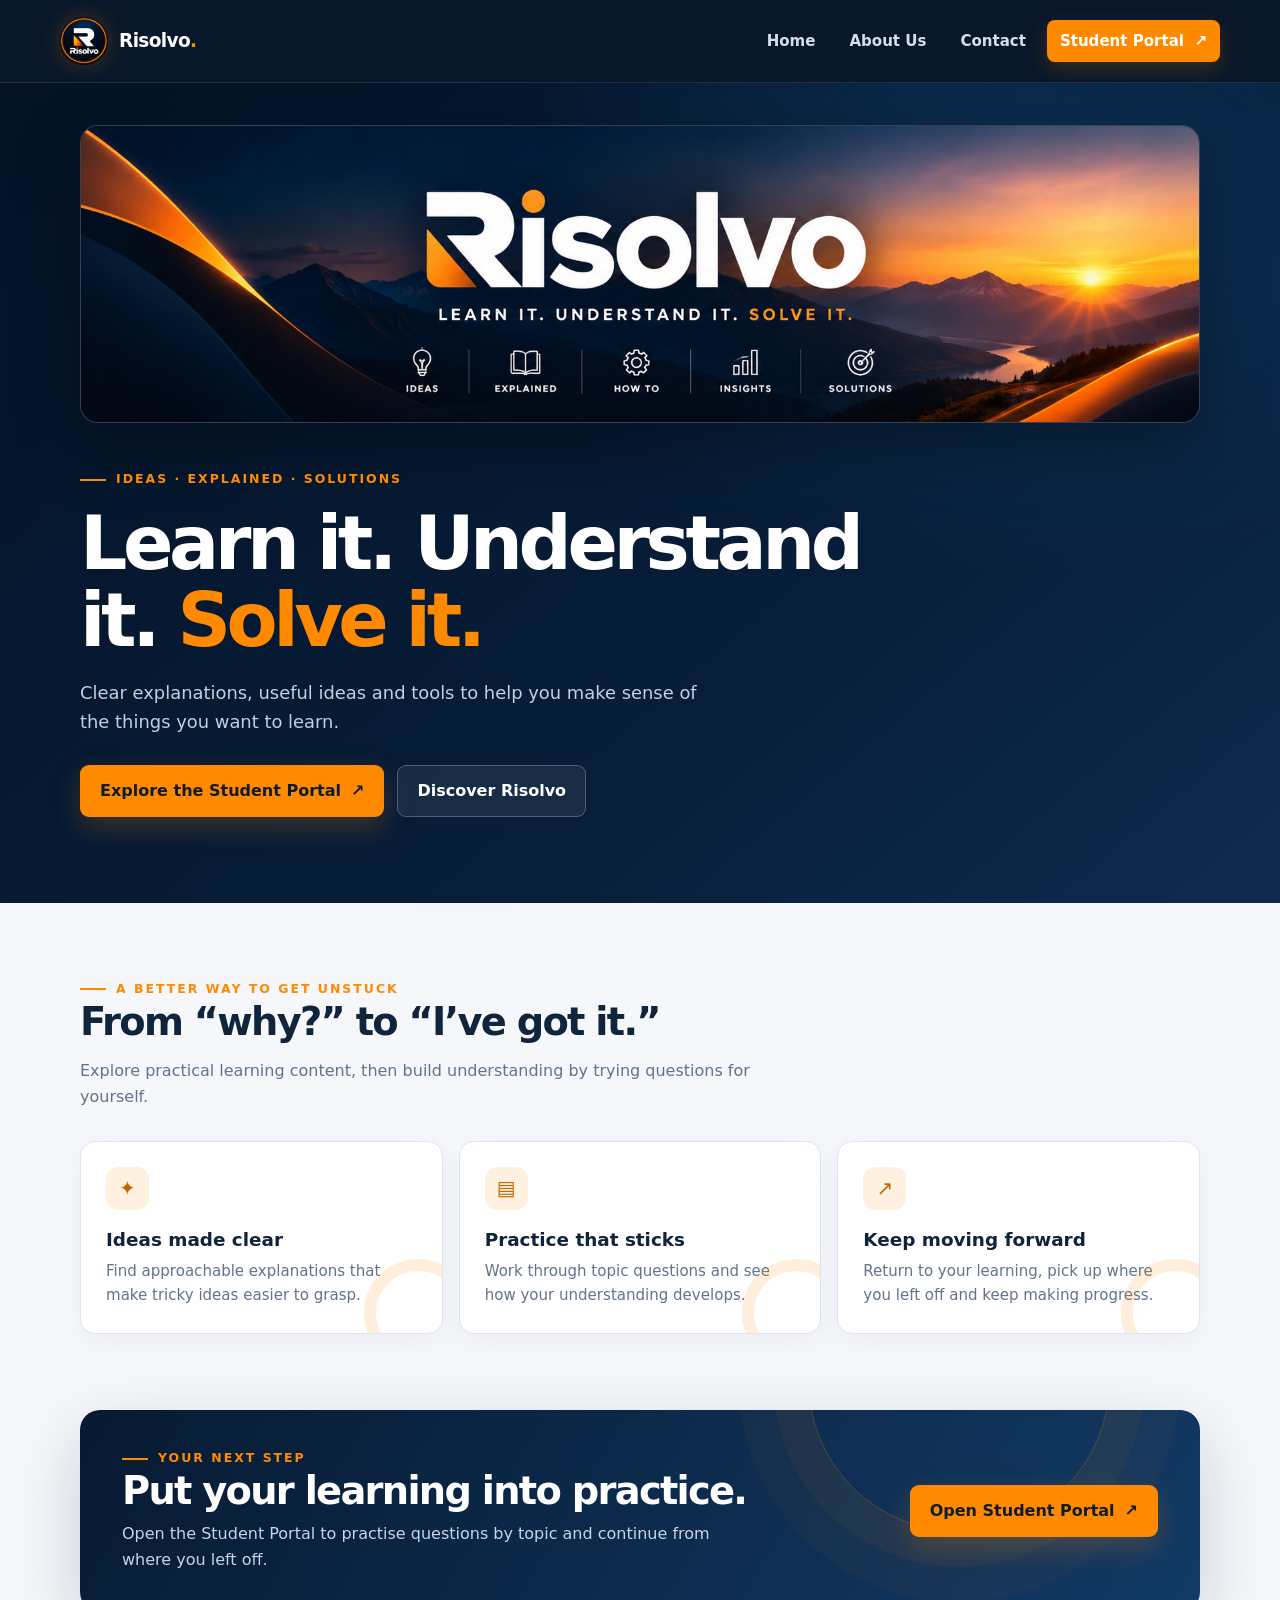
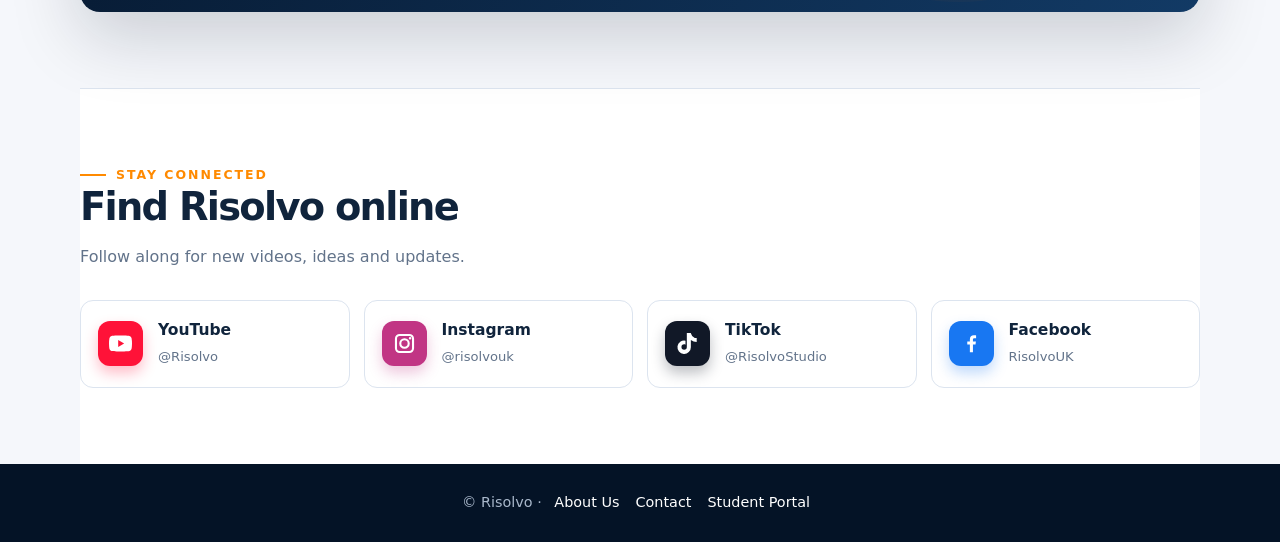
==== commit 7f232226: "Rebrand site and portal for Risolvo" ====
--- a/index.html
+++ b/index.html
@@ -1,419 +1 @@
-<!DOCTYPE html>
-<html class="no-js" prefix="og: https://ogp.me/ns#" lang="en">
-<head><link rel="preconnect" href="https://duyn491kcolsw.cloudfront.net" crossorigin><link rel="preconnect" href="https://fonts.gstatic.com" crossorigin><meta charset="utf-8"><link rel="icon" href="https://duyn491kcolsw.cloudfront.net/client/img/favicons/nco-reg.svg?ph=ab76c2c0dd" type="image/svg+xml" sizes="any"><link rel="icon" href="https://duyn491kcolsw.cloudfront.net/client/img/favicons/nco-reg-16.svg?ph=ab76c2c0dd" type="image/svg+xml" sizes="16x16"><link rel="icon" href="https://duyn491kcolsw.cloudfront.net/client/img/favicons/nco-reg.ico?ph=ab76c2c0dd"><link rel="apple-touch-icon" href="https://duyn491kcolsw.cloudfront.net/client/img/favicons/nco-reg.ico?ph=ab76c2c0dd"><link rel="icon" href="https://duyn491kcolsw.cloudfront.net/client/img/favicons/nco-reg.ico?ph=ab76c2c0dd">
-    <meta http-equiv="X-UA-Compatible" content="IE=edge">
-    <title>Vibrant Tutorials</title>
-    <meta name="viewport" content="width=device-width,initial-scale=1">
-    <meta name="msapplication-tap-highlight" content="no">
-    
-    <link href="https://duyn491kcolsw.cloudfront.net/files/0r/0rk/0rklmm.css?ph=ab76c2c0dd" media="print" rel="stylesheet">
-    <link href="https://duyn491kcolsw.cloudfront.net/files/4f/4fk/4fkxao.css?ph=ab76c2c0dd" media="screen and (min-width:100000em)" rel="stylesheet" data-type="cq" disabled>
-    <link rel="stylesheet" href="https://duyn491kcolsw.cloudfront.net/files/01/018/018gum.css?ph=ab76c2c0dd"><link rel="stylesheet" href="https://duyn491kcolsw.cloudfront.net/files/0k/0k1/0k1ucs.css?ph=ab76c2c0dd" media="screen and (min-width:37.5em)"><link rel="stylesheet" href="https://duyn491kcolsw.cloudfront.net/files/2l/2le/2leizp.css?ph=ab76c2c0dd" data-wnd_color_scheme_file=""><link rel="stylesheet" href="https://duyn491kcolsw.cloudfront.net/files/0n/0nx/0nxgrr.css?ph=ab76c2c0dd" data-wnd_color_scheme_desktop_file="" media="screen and (min-width:37.5em)" disabled=""><link rel="stylesheet" href="https://duyn491kcolsw.cloudfront.net/files/0o/0ou/0ounvp.css?ph=ab76c2c0dd" data-wnd_additive_color_file=""><link rel="stylesheet" href="https://duyn491kcolsw.cloudfront.net/files/3d/3dz/3dzb9f.css?ph=ab76c2c0dd" data-wnd_typography_file=""><link rel="stylesheet" href="https://duyn491kcolsw.cloudfront.net/files/01/013/0133ua.css?ph=ab76c2c0dd" data-wnd_typography_desktop_file="" media="screen and (min-width:37.5em)" disabled=""><script>(()=>{let e=!1;const t=()=>{if(!e&&window.innerWidth>=600){for(let e=0,t=document.querySelectorAll('head > link[href*="css"][media="screen and (min-width:37.5em)"]');e<t.length;e++)t[e].removeAttribute("disabled");e=!0}};t(),window.addEventListener("resize",t),"container"in document.documentElement.style||fetch(document.querySelector('head > link[data-type="cq"]').getAttribute("href")).then((e=>{e.text().then((e=>{const t=document.createElement("style");document.head.appendChild(t),t.appendChild(document.createTextNode(e)),import("https://duyn491kcolsw.cloudfront.net/client/js.polyfill/container-query-polyfill.modern.js").then((()=>{let e=setInterval((function(){document.body&&(document.body.classList.add("cq-polyfill-loaded"),clearInterval(e))}),100)}))}))}))})()</script>
-<link rel="preload stylesheet" href="https://duyn491kcolsw.cloudfront.net/files/2m/2m8/2m8msc.css?ph=ab76c2c0dd" as="style"><meta name="description" content="Online GCSE group tuition in Maths, Physics and Chemistry for Years 9–11. One-hour sessions following AQA and Pearson Edexcel."><meta name="keywords" content=""><meta name="generator" content="Webnode 2"><meta name="apple-mobile-web-app-capable" content="no"><meta name="apple-mobile-web-app-status-bar-style" content="black"><meta name="format-detection" content="telephone=no">
-
-<meta property="og:url" content="https://www.vibranttutorials.co.uk/"><meta property="og:title" content="Vibrant Tutorials"><meta property="og:type" content="article"><meta property="og:description" content="Online GCSE group tuition in Maths, Physics and Chemistry for Years 9–11. One-hour sessions following AQA and Pearson Edexcel."><meta property="og:site_name" content="Vibrant Tutorials"><meta property="og:image" content="https://ab76c2c0dd.clvaw-cdnwnd.com/5b10aa1853b78f2caf89f7ef17a01066/200000027-6094c6094e/700/images-pexels-com-photos-5934556-pexels-photo-5934556-auto-compress-cs-tinysrgb-dpr-2-h-650-w-940.jpeg?ph=ab76c2c0dd"><meta property="og:article:published_time" content="2026-10-13 00:00:00"><meta name="robots" content="index,follow"><link rel="canonical" href="https://www.vibranttutorials.co.uk/"><script>window.checkAndChangeSvgColor=function(c){try{var a=document.getElementById(c);if(a){c=[["border","borderColor"],["outline","outlineColor"],["color","color"]];for(var h,b,d,f=[],e=0,m=c.length;e<m;e++)if(h=window.getComputedStyle(a)[c[e][1]].replace(/\s/g,"").match(/^rgb[a]?\(([0-9]{1,3}),([0-9]{1,3}),([0-9]{1,3})/i)){b="";for(var g=1;3>=g;g++)b+=("0"+parseInt(h[g],10).toString(16)).slice(-2);"0"===b.charAt(0)&&(d=parseInt(b.substr(0,2),16),d=Math.max(16,d),b=d.toString(16)+b.slice(-4));f.push(c[e][0]+"="+b)}if(f.length){var k=a.getAttribute("data-src"),l=k+(0>k.indexOf("?")?"?":"&")+f.join("&");a.src!=l&&(a.src=l,a.outerHTML=a.outerHTML)}}}catch(n){}};</script></head>
-<body class="l wt-home ac-h ac-s ac-i ac-o ac-n l-default l-d-none b-btn-fr b-btn-s-m b-btn-dn b-btn-bw-1 img-d-fr img-t-u img-h-z line-solid b-e-ds lbox-l c-s-n    wnd-fe"><noscript>
-				<iframe
-				 src="https://www.googletagmanager.com/ns.html?id=GTM-542MMSL"
-				 height="0"
-				 width="0"
-				 style="display:none;visibility:hidden"
-				 >
-				 </iframe>
-			</noscript>
-
-<div class="wnd-page l-page cs-deep ac-7f0d0d ac-dark t-t-fs-m t-t-fw-m t-t-sp-n t-t-d-s t-s-fs-m t-s-fw-m t-s-sp-n t-s-d-n t-p-fs-m t-p-fw-l t-p-sp-n t-h-fs-m t-h-fw-m t-h-sp-n t-bq-fs-m t-bq-fw-m t-bq-sp-n t-bq-d-q t-btn-fw-l t-nav-fw-l t-pd-fw-l t-nav-tt-n">
-    <div class="l-w t cf t-19">
-        <div class="l-bg cf">
-            <div class="s-bg-l">
-                
-                
-            </div>
-        </div>
-        <header class="l-h cf">
-            <div class="sw cf">
-	<div class="sw-c cf"><section data-space="true" class="s s-hn s-hn-default wnd-mt-classic wnd-na-c logo-classic sc-w   wnd-w-wider wnd-nh-m hm-hidden menu-default-underline">
-	<div class="s-w">
-		<div class="s-o">
-
-			<div class="s-bg">
-                <div class="s-bg-l">
-                    
-                    
-                </div>
-			</div>
-
-			<div class="h-w h-f wnd-fixed">
-
-				<div class="n-l">
-					<div class="s-c menu-nav">
-						<div class="logo-block">
-							<div class="b b-l logo logo-default logo-nb wnd-font-size-20 playfair-display logo-25 b-ls-s">
-	<div class="b-l-c logo-content">
-		
-
-			
-
-			<div class="b-l-embed logo-embed">
-				<div class="b-l-embed-w logo-embed-cell">
-					<img class="b-l-embed-svg logo-svg" id="wnd_LogoBlock_13761791842358066898_img" src="images/vt_logo.png" alt="" width="40" height="24" decoding="async" style="width:40px;height:24px;object-fit:contain;aspect-ratio:5/3;"></div>
-			</div>
-
-			<div class="b-l-br logo-br"></div>
-
-			<div class="b-l-text logo-text-wrapper">
-				<div class="b-l-text-w logo-text">
-					<span class="b-l-text-c logo-text-cell">Vibrant Tutorials</span>
-				</div>
-			</div>
-
-		
-	</div>
-</div>
-						</div>
-
-						<div id="menu-slider">
-							<div id="menu-block">
-								<nav id="menu"><div class="menu-font menu-wrapper">
-	<a href="#" class="menu-close" rel="nofollow" title="Close Menu"></a>
-	<ul role="menubar" aria-label="Menu" class="level-1">
-		<li role="none" class="wnd-active   wnd-homepage">
-			<a class="menu-item" role="menuitem" href="index.html"><span class="menu-item-text">Home</span></a>
-			
-		</li><li role="none">
-			<a class="menu-item" role="menuitem" href="about-us/index.html"><span class="menu-item-text">About us</span></a>
-			
-		</li><li role="none">
-			<a class="menu-item" role="menuitem" href="services/index.html"><span class="menu-item-text">Classes</span></a>
-			
-		</li>
-		<li role="none">
-			<a class="menu-item" role="menuitem" href="contact/index.html"><span class="menu-item-text">Contact</span></a>
-			
-		</li>
-		<li role="none"><a class="menu-item" role="menuitem" href="portal/index.html"><span class="menu-item-text">Student Portal</span></a></li>
-	</ul>
-	<span class="more-text">More</span>
-</div></nav>
-							</div>
-						</div>
-
-						<div class="cart-and-mobile">
-							
-							
-
-							<div id="menu-mobile">
-								<a href="#" id="menu-submit"><span></span>Menu</a>
-							</div>
-						</div>
-
-					</div>
-				</div>
-
-			</div>
-
-		</div>
-	</div>
-</section></div>
-</div>
-        </header>
-        <main class="l-m cf">
-            <div class="sw cf">
-	<div class="sw-c cf"><section class="s s-hm s-hm-hidden wnd-h-hidden cf sc-m wnd-background-image  hn-default"><div></div></section><section class="s s-basic cf sc-w   wnd-w-wider wnd-s-higher wnd-h-auto">
-	<div class="s-w cf">
-		<div class="s-o s-fs cf">
-			<div class="s-bg cf">
-				<div class="s-bg-l">
-                    
-					
-				</div>
-			</div>
-			<div class="s-c s-fs cf">
-				<div class="ez cf">
-	<div class="ez-c"><div class="b-sp b b-s cf" style="margin-left:0%;margin-right:0%;">
-    <div class="b-sp-c" id="wnd_SpacingBlock_10031791842965372899_container" style="position:relative;padding-bottom:0.17%;">
-        <div class="b-sp-placeholder">
-            
-        </div>
-    </div>
-</div><div class="cw cf">
-	<div class="cw-c cf"><div class="c cf" style="width:50.695%;">
-	<div class="c-c cf"><div class="b b-text cf">
-	<div class="b-c b-text-c b-s b-s-t60 b-s-b60 b-cs cf"><h1><font class="wnd-font-size-110"><span>Online GCSE Group Tuition in Maths, Physics &amp; Chemistry</span></font></h1>
-</div>
-</div></div>
-</div><div class="c cf" style="width:6.603%;">
-	<div class="c-c cf"><div class="b-sp b b-s cf" style="margin-left:0%;margin-right:0%;">
-    <div class="b-sp-c" id="wnd_SpacingBlock_25961791842965372979_container" style="position:relative;padding-bottom:113.58484089661%;">
-        <div class="b-sp-placeholder">
-            
-        </div>
-    </div>
-</div></div>
-</div><div class="c cf" style="width:42.702%;">
-	<div class="c-c cf"><div class="b b-text cf">
-	<div class="b-c b-text-c b-s b-s-t60 b-s-b60 b-cs cf"><p>Live, tutor-led one-hour online group sessions for Years 9–11, following AQA and Pearson Edexcel GCSE specifications.</p>
-</div>
-</div><div class="b b-s b-s-t150 b-s-b150 b-btn b-btn-3 wnd-align-left">
-	<div class="b-btn-c i-a">
-		<a class="b-btn-l" href="services/index.html">
-			<span class="b-btn-t">See class times</span>
-		</a>
-	</div>
-</div></div>
-</div></div>
-</div><div class="b-sp b b-s cf" style="margin-left:0%;margin-right:0%;">
-    <div class="b-sp-c" id="wnd_SpacingBlock_47881791842965373053_container" style="position:relative;padding-bottom:0%;">
-        <div class="b-sp-placeholder">
-            
-        </div>
-    </div>
-</div><div class="b-img b-img-default b b-s cf wnd-orientation-landscape wnd-type-image img-s-n" style="margin-left:0;margin-right:0;" id="wnd_ImageBlock_70591791842965373067">
-	<div class="b-img-w">
-		<div class="b-img-c" style="padding-bottom:31.59%;text-align:center;">
-            <picture><source type="=mime" srcset="https://ab76c2c0dd.clvaw-cdnwnd.com/5b10aa1853b78f2caf89f7ef17a01066/200000027-6094c6094e/450/images-pexels-com-photos-5934556-pexels-photo-5934556-auto-compress-cs-tinysrgb-dpr-2-h-650-w-940.jpeg?ph=ab76c2c0dd 450w, https://ab76c2c0dd.clvaw-cdnwnd.com/5b10aa1853b78f2caf89f7ef17a01066/200000027-6094c6094e/700/images-pexels-com-photos-5934556-pexels-photo-5934556-auto-compress-cs-tinysrgb-dpr-2-h-650-w-940.jpeg?ph=ab76c2c0dd 700w, https://ab76c2c0dd.clvaw-cdnwnd.com/5b10aa1853b78f2caf89f7ef17a01066/200000027-6094c6094e/images-pexels-com-photos-5934556-pexels-photo-5934556-auto-compress-cs-tinysrgb-dpr-2-h-650-w-940.jpeg?ph=ab76c2c0dd 1880w" sizes="100vw" ><img id="wnd_ImageBlock_70591791842965373067_img" src="https://ab76c2c0dd.clvaw-cdnwnd.com/5b10aa1853b78f2caf89f7ef17a01066/200000027-6094c6094e/images-pexels-com-photos-5934556-pexels-photo-5934556-auto-compress-cs-tinysrgb-dpr-2-h-650-w-940.jpeg?ph=ab76c2c0dd" alt="" width="1880" height="1253" loading="lazy" style="top:-70.81%;left:0%;width:100%;height:241.63%;position:absolute;" ></picture>
-			</div>
-		
-	</div>
-</div></div>
-</div>
-			</div>
-		</div>
-	</div>
-</section><section class="s s-basic cf sc-b   wnd-w-wider wnd-s-higher wnd-h-auto">
-	<div class="s-w cf">
-		<div class="s-o s-fs cf">
-			<div class="s-bg cf">
-				<div class="s-bg-l">
-                    
-					
-				</div>
-			</div>
-			<div class="s-c s-fs cf">
-				<div class="ez cf">
-	<div class="ez-c"><div class="cw cf">
-	<div class="cw-c cf"><div class="c cf" style="width:50%;">
-	<div class="c-c cf"><div class="b-img b-img-default b b-s cf wnd-orientation-landscape wnd-type-image img-s-n" style="margin-left:0;margin-right:0;" id="wnd_ImageBlock_96001791842966206802">
-	<div class="b-img-w">
-		<div class="b-img-c" style="padding-bottom:75%;text-align:center;overflow:hidden;border-radius:10px;">
-            <picture><img id="wnd_ImageBlock_96001791842966206802_img" src="images/gcse-supportive-tutoring.png" alt="A tutor helping a student work through GCSE maths and science revision" width="1536" height="1024" loading="lazy" style="top:0;left:0;width:100%;height:100%;position:absolute;object-fit:cover;" ></picture>
-			</div>
-		
-	</div>
-</div></div>
-</div><div class="c cf" style="width:50%;">
-	<div class="c-c cf"><div class="b b-text cf">
-	<div class="b-c b-text-c b-s b-s-t60 b-s-b60 b-cs cf"><h2><span>A Clear, Supportive Approach</span></h2>
-</div>
-</div><div class="b b-text cf">
-	<div class="b-c b-text-c b-s b-s-t60 b-s-b60 b-cs cf"><p>Our sessions help students strengthen subject foundations, work through challenging topics and practise applying ideas to GCSE-style questions.</p>
-<p><a href="about-us/index.html">Meet the tutors</a> and learn more about our approach.</p></div>
-</div><div class="b-sp b b-s cf" style="margin-left:0%;margin-right:0%;">
-    <div class="b-sp-c" id="wnd_SpacingBlock_81061791842966206836_container" style="position:relative;padding-bottom:0.1818474%;">
-        <div class="b-sp-placeholder">
-            
-        </div>
-    </div>
-</div></div>
-</div></div>
-</div></div>
-</div>
-			</div>
-		</div>
-	</div>
-</section><section class="s s-basic cf sc-w wnd-w-wider wnd-h-auto home-student-portal">
-  <div class="s-w cf"><div class="s-c cf"><div class="ez cf wnd-no-cols"><div class="ez-c">
-    <div class="b b-text cf"><div class="b-c b-text-c b-s b-s-t60 b-s-b60 cf wnd-align-center">
-      <h2>Free topic practice for our students</h2>
-      <p>All Vibrant Tutorials students can use our online portal for free to assess their level and practise GCSE questions by topic in Maths, Physics and Chemistry.</p>
-      <p>The portal saves progress and previous attempts, making it easy to return to a topic and continue revising.</p>
-    </div></div>
-    <div class="b b-s b-s-t60 b-s-b60 b-btn b-btn-3 wnd-align-center"><div class="b-btn-c i-a"><a class="b-btn-l" href="portal/index.html"><span class="b-btn-t">Open the Student Portal</span></a></div></div>
-  </div></div></div></div>
-</section>
-<section class="s s-basic cf sc-w wnd-w-wider wnd-h-auto home-class-times">
-	<div class="s-w cf">
-		<div class="s-o cf">
-			<div class="s-bg cf">
-				<div class="s-bg-l">
-                    
-					
-				</div>
-			</div>
-			<div class="s-c cf">
-				<div class="ez cf wnd-no-cols"><div class="ez-c">
-  <div class="b b-text cf"><div class="b-c b-text-c b-s b-s-t60 b-s-b60 cf">
-    <h2>Class times</h2>
-    <p>All times are UK local time. The Years 9–10 Physics and Chemistry sessions alternate weekly on Mondays.</p>
-  </div></div>
-  <div class="cw cf"><div class="cw-c cf">
-    <div class="c cf" style="width:33.33%;"><div class="c-c cf"><div class="b b-text cf"><div class="b-c b-text-c b-s b-s-t60 b-s-b60 b-cs cf">
-      <h3>GCSE Maths</h3>
-      <p><strong>Years 9–10:</strong> Wednesday, 6–7 pm<br /><strong>Year 11:</strong> Sunday, 10–11 am</p>
-    </div></div></div></div>
-    <div class="c cf" style="width:33.33%;"><div class="c-c cf"><div class="b b-text cf"><div class="b-c b-text-c b-s b-s-t60 b-s-b60 b-cs cf">
-      <h3>GCSE Physics</h3>
-      <p><strong>Years 9–10:</strong> Monday, 7–8 pm <em style="font-size:0.9em;">(Alternate week)</em></p>
-    </div></div></div></div>
-    <div class="c cf" style="width:33.34%;"><div class="c-c cf"><div class="b b-text cf"><div class="b-c b-text-c b-s b-s-t60 b-s-b60 b-cs cf">
-      <h3>GCSE Chemistry</h3>
-    </div></div></div></div>
-  </div></div>
-  <div class="b b-text cf"><div class="b-c b-text-c b-s b-s-t60 b-s-b60 b-cs cf"><p>See full details on the <a href="services/index.html">Classes page</a>, or <a href="contact/index.html">get in touch</a> with a question.</p></div></div>
-</div></div>
-			</div>
-		</div>
-	</div>
-<style>
-  .home-student-portal,.home-class-times{height:auto!important;min-height:0!important;margin-block:0!important;padding-block:0!important}
-  .home-student-portal{background:#edf5f6!important}
-  .home-student-portal .s-w,.home-class-times .s-w{height:auto!important;min-height:0!important;padding-block:.75rem!important}
-  .home-student-portal .s-o,.home-student-portal .s-c,.home-class-times .s-o,.home-class-times .s-c{height:auto!important;min-height:0!important;padding-block:0!important}
-  .home-student-portal .b-s-t60,.home-class-times .b-s-t60{padding-top:.75rem!important;margin-top:0!important}
-  .home-student-portal .b-s-b60,.home-class-times .b-s-b60{padding-bottom:.75rem!important;margin-bottom:0!important}
-  .home-student-portal .b-s-t60.b-btn,.home-student-portal .b-s-b60.b-btn{padding-block:.75rem!important}
-  @media(max-width:600px){.home-student-portal .s-w,.home-class-times .s-w{padding-block:.5rem!important}}
-</style>
-</section>	
-				</div>
-			</div>
-			<div class="s-c s-fs cf">
-				<div class="ez cf wnd-no-cols">
-	<div class="ez-c"><div class="b b-text cf">
-	<div class="b-c b-text-c b-s b-s-t60 b-s-b60 b-cs cf"><h2 class="wnd-align-center">Ready to join a class?</h2>
-</div>
-</div><div class="b b-s b-s-t150 b-s-b150 b-btn b-btn-3 wnd-align-center">
-	<div class="b-btn-c i-a">
-		<a class="b-btn-l" href="sign-up/index.html">
-			<span class="b-btn-t">Sign up</span>
-		</a>
-	</div>
-</div></div>
-</div>
-			</div>
-		</div>
-	</div>
-</section></div>
-</div>
-        </main>
-        <footer class="l-f cf">
-            <div class="sw cf">
-	<div class="sw-c cf"><section data-wn-border-element="s-f-border" class="s s-f s-f-edit sc-d   wnd-w-wider wnd-s-higher wnd-h-auto">
-	<div class="s-w">
-		<div class="s-o">
-			<div class="s-bg">
-                <div class="s-bg-l">
-                    
-                    
-                </div>
-			</div>
-			<div class="s-f-ez">
-				<div class="s-c s-f-border">
-					<div>
-						<div class="ez cf">
-	<div class="ez-c"><div class="cw cf">
-	<div class="cw-c cf"><div class="c cf" style="width:100%;">
-	<div class="c-c cf"><div class="b b-text cf">
-	<div class="b-c b-text-c b-s b-s-t60 b-s-b60 b-cs cf"><h2 style="color:#fff">Get in touch</h2>
-
-<p><a style="color:#ffd1d1" href="tel:+447876416735">+44 7876416735</a></p>
-
-<p><strong>Email</strong><br />
-<a style="color:#ffd1d1" href="mailto:contact@vibranttutorials.co.uk">contact@vibranttutorials.co.uk</a></p>
-</div>
-</div></div>
-</div></div>
-</div><div class="b b-text cf">
-	<div class="b-c b-text-c b-s b-s-t60 b-s-b60 b-cs cf"><p class="wnd-align-center"><font class="wnd-font-size-70">Images provided by <a href="https://pexels.com">Pexels</a></font></p></div>
-</div></div>
-</div>
-					</div>
-				</div>
-			</div>
-			<div class="s-c s-f-l-w">
-				<div class="s-f-l b-s b-s-t0 b-s-b0">
-					<div class="s-f-l-c s-f-l-c-first">
-						<div class="s-f-sf">
-                            <span class="sf b">
-<span class="sf-content sf-c link"></span>
-</span>
-                            <span class="sf-cbr link">
-    <a href="#" rel="nofollow">Cookies</a>
-</span>
-                            
-                            
-                            
-						</div>
-					</div>
-					<div class="s-f-l-c s-f-l-c-last">
-						<div class="s-f-lang lang-select cf">
-	
-</div>
-					</div>
-                    <div class="s-f-l-c s-f-l-c-currency">
-                        <div class="s-f-ccy ccy-select cf">
-	
-</div>
-                    </div>
-				</div>
-			</div>
-		</div>
-	</div>
-	<div class="s-f-bg-stripe"></div>
-</section></div>
-</div>
-        </footer>
-    </div>
-    
-</div>
-<section class="cb cb-dark" id="cookiebar" style="display:none;" id="cookiebar" style="display:none;">
-	<div class="cb-bar cb-scrollable">
-		<div class="cb-bar-c">
-			<div class="cb-bar-text">We use cookies to enable the proper functioning and security of our website, and to offer you the best possible user experience.</div>
-			<div class="cb-bar-buttons">
-				<button class="cb-button cb-close-basic" data-action="accept-necessary">
-					<span class="cb-button-content">Accept only necessary</span>
-				</button>
-				<button class="cb-button cb-close-basic" data-action="accept-all">
-					<span class="cb-button-content">Accept all</span>
-				</button>
-				
-			</div>
-		</div>
-        <div class="cb-close cb-close-basic" data-action="accept-necessary"></div>
-	</div>
-
-	<div class="cb-popup cb-light close">
-		<div class="cb-popup-c">
-			<div class="cb-popup-head">
-				<h3 class="cb-popup-title">Advanced settings</h3>
-				<p class="cb-popup-text">You can customize your cookie preferences here. Enable or disable the following categories and save your selection.</p>
-			</div>
-			<div class="cb-popup-options cb-scrollable">
-				<div class="cb-option">
-					<input class="cb-option-input" type="checkbox" id="necessary" name="necessary" readonly="readonly" disabled="disabled" checked="checked">
-                    <div class="cb-option-checkbox"></div>
-                    <label class="cb-option-label" for="necessary">Essential cookies</label>
-					<div class="cb-option-text"></div>
-				</div>
-			</div>
-			<div class="cb-popup-footer">
-				<button class="cb-button cb-save-popup" data-action="advanced-save">
-					<span class="cb-button-content">Save</span>
-				</button>
-			</div>
-			<div class="cb-close cb-close-popup" data-action="close"></div>
-		</div>
-	</div>
-</section>
-
-<script src="https://duyn491kcolsw.cloudfront.net/files/35/35w/35wjn2.js?ph=ab76c2c0dd" crossorigin="anonymous" type="module"></script><script>document.querySelector(".wnd-fe")&&[...document.querySelectorAll(".c")].forEach((e=>{const t=e.querySelector(".b-text:only-child");t&&""===t.querySelector(".b-text-c").innerText&&e.classList.add("column-empty")}))</script>
-
-
-<script src="https://duyn491kcolsw.cloudfront.net/client.fe/js.compiled/lang.en.157cda6bbe6f8e15.js?ph=ab76c2c0dd" crossorigin="anonymous"></script><script src="https://duyn491kcolsw.cloudfront.net/client.fe/js.compiled/compiled.multi.0f523a8eb54f2400.js?ph=ab76c2c0dd" crossorigin="anonymous"></script><script>var wnd = wnd || {};wnd.$data = {"image_content_items":{"wnd_ThumbnailBlock_1":{"id":"wnd_ThumbnailBlock_1","type":"wnd.pc.ThumbnailBlock"},"wnd_HeaderSection_header_main_32341791842358165526":{"id":"wnd_HeaderSection_header_main_32341791842358165526","type":"wnd.pc.HeaderSection"},"wnd_ImageBlock_11201791842358165635":{"id":"wnd_ImageBlock_11201791842358165635","type":"wnd.pc.ImageBlock"},"wnd_Section_default_2051791842965372783":{"id":"wnd_Section_default_2051791842965372783","type":"wnd.pc.Section"},"wnd_ImageBlock_70591791842965373067":{"id":"wnd_ImageBlock_70591791842965373067","type":"wnd.pc.ImageBlock"},"wnd_Section_default_54261791842966206591":{"id":"wnd_Section_default_54261791842966206591","type":"wnd.pc.Section"},"wnd_ImageBlock_96001791842966206802":{"id":"wnd_ImageBlock_96001791842966206802","type":"wnd.pc.ImageBlock"},"wnd_Section_default_56701791842966280611":{"id":"wnd_Section_default_56701791842966280611","type":"wnd.pc.Section"},"wnd_ImageBlock_71081791842966280931":{"id":"wnd_ImageBlock_71081791842966280931","type":"wnd.pc.ImageBlock"},"wnd_Section_default_6671791842966358651":{"id":"wnd_Section_default_6671791842966358651","type":"wnd.pc.Section"},"wnd_ImageBlock_50951791842966359050":{"id":"wnd_ImageBlock_50951791842966359050","type":"wnd.pc.ImageBlock"},"wnd_Section_default_67541791842966359281":{"id":"wnd_Section_default_67541791842966359281","type":"wnd.pc.Section"},"wnd_LogoBlock_13761791842358066898":{"id":"wnd_LogoBlock_13761791842358066898","type":"wnd.pc.LogoBlock"},"wnd_FooterSection_footer_17391791842358067066":{"id":"wnd_FooterSection_footer_17391791842358067066","type":"wnd.pc.FooterSection"}},"svg_content_items":{"wnd_ImageBlock_11201791842358165635":{"id":"wnd_ImageBlock_11201791842358165635","type":"wnd.pc.ImageBlock"},"wnd_ImageBlock_70591791842965373067":{"id":"wnd_ImageBlock_70591791842965373067","type":"wnd.pc.ImageBlock"},"wnd_ImageBlock_96001791842966206802":{"id":"wnd_ImageBlock_96001791842966206802","type":"wnd.pc.ImageBlock"},"wnd_ImageBlock_71081791842966280931":{"id":"wnd_ImageBlock_71081791842966280931","type":"wnd.pc.ImageBlock"},"wnd_ImageBlock_50951791842966359050":{"id":"wnd_ImageBlock_50951791842966359050","type":"wnd.pc.ImageBlock"},"wnd_LogoBlock_13761791842358066898":{"id":"wnd_LogoBlock_13761791842358066898","type":"wnd.pc.LogoBlock"}},"content_items":[],"eshopSettings":{"ESHOP_SETTINGS_DISPLAY_PRICE_WITHOUT_VAT":false,"ESHOP_SETTINGS_DISPLAY_ADDITIONAL_VAT":false,"ESHOP_SETTINGS_DISPLAY_SHIPPING_COST":false},"project_info":{"isMultilanguage":false,"isMulticurrency":false,"eshop_tax_enabled":"0","country_code":"gb","contact_state":null,"eshop_tax_type":"VAT","eshop_discounts":false,"graphQLURL":"https:\/\/vibranttutorials.co.uk\/servers\/graphql\/","iubendaSettings":{"cookieBarCode":"","cookiePolicyCode":"","privacyPolicyCode":"","termsAndConditionsCode":""}}};</script><script>wnd.$system = {"fileSystemType":"aws_s3","localFilesPath":"https:\/\/www.vibranttutorials.co.uk\/_files\/","awsS3FilesPath":"https:\/\/ab76c2c0dd.clvaw-cdnwnd.com\/5b10aa1853b78f2caf89f7ef17a01066\/","staticFiles":"https:\/\/duyn491kcolsw.cloudfront.net\/files","isCms":false,"staticCDNServers":["https:\/\/duyn491kcolsw.cloudfront.net\/"],"fileUploadAllowExtension":["jpg","jpeg","jfif","png","gif","bmp","ico","svg","webp","tiff","pdf","doc","docx","ppt","pptx","pps","ppsx","odt","xls","xlsx","txt","rtf","mp3","wma","wav","ogg","amr","flac","m4a","3gp","avi","wmv","mov","mpg","mkv","mp4","mpeg","m4v","swf","gpx","stl","csv","xml","txt","dxf","dwg","iges","igs","step","stp"],"maxUserFormFileLimit":4194304,"frontendLanguage":"en","backendLanguage":"en","frontendLanguageId":"1","page":{"id":200000057,"identifier":"home","template":{"id":200000004,"styles":{"typography":"t-19_new","typoTitleSizes":"t-t-fs-m","typoTitleWeights":"t-t-fw-m","typoTitleSpacings":"t-t-sp-n","typoTitleDecorations":"t-t-d-s","typoSubtitleSizes":"t-s-fs-m","typoSubtitleWeights":"t-s-fw-m","typoSubtitleSpacings":"t-s-sp-n","typoSubtitleDecorations":"t-s-d-n","typoParagraphSizes":"t-p-fs-m","typoParagraphWeights":"t-p-fw-l","typoParagraphSpacings":"t-p-sp-n","typoHeadingSizes":"t-h-fs-m","typoHeadingWeights":"t-h-fw-m","typoHeadingSpacings":"t-h-sp-n","typoBlockquoteSizes":"t-bq-fs-m","typoBlockquoteWeights":"t-bq-fw-m","typoBlockquoteSpacings":"t-bq-sp-n","typoBlockquoteDecorations":"t-bq-d-q","scheme":"cs-deep","additiveColor":"ac-7f0d0d ac-dark","acHeadings":true,"acSubheadings":true,"acIcons":true,"acOthers":true,"acMenu":true,"imageStyle":"img-d-fr","imageHover":"img-h-z","imageTitle":"img-t-u","buttonStyle":"b-btn-fr","buttonSize":"b-btn-s-m","buttonDecoration":"b-btn-dn","buttonBorders":"b-btn-bw-1","lineStyle":"line-solid","eshopGridItemStyle":"b-e-ds","formStyle":"rounded","menuType":"","menuStyle":"menu-default-underline","lightboxStyle":"lbox-l","columnSpaces":"c-s-n","sectionColor":"","sectionWidth":"wnd-w-wider","sectionSpace":"wnd-s-higher","layoutType":"l-default","layoutDecoration":"l-d-none","buttonWeight":"t-btn-fw-l","menuWeight":"t-nav-fw-l","productWeight":"t-pd-fw-l","background":{"default":null},"backgroundSettings":{"default":""}}},"layout":"homepage","name":"Home","html_title":"","language":"en","langId":1,"isHomepage":true,"meta_description":null,"meta_keywords":null,"header_code":null,"footer_code":null,"styles":{"sectionColor":"sc-w","pageBased":{"navline":{"style":{"sectionColor":"sc-w","sectionWidth":"wnd-w-narrow","sectionHeight":"wnd-nh-l","background":{"position":"bgpos-top-center","attachment":"bgatt-fixed"}}}}},"countFormsEntries":[]},"listingsPrefix":"\/l\/","productPrefix":"\/p\/","cartPrefix":"\/cart\/","checkoutPrefix":"\/checkout\/","searchPrefix":"\/search\/","isCheckout":false,"isEshop":false,"hasBlog":false,"isProductDetail":false,"isListingDetail":false,"listing_page":[],"hasEshopAnalytics":false,"gTagId":null,"gAdsId":null,"format":{"be":{"DATE_TIME":{"mask":"%d\/%m\/%Y %H:%M","regexp":"^(((0?[1-9]|[1,2][0-9]|3[0,1])\\\/(0?[1-9]|1[0-2])\\\/[0-9]{1,4})(( [0-1][0-9]| 2[0-3]):[0-5][0-9])?|(([0-9]{4}(0[1-9]|1[0-2])(0[1-9]|[1,2][0-9]|3[0,1])(0[0-9]|1[0-9]|2[0-3])[0-5][0-9][0-5][0-9])))?$"},"DATE":{"mask":"%d\/%m\/%Y","regexp":"^((0?[1-9]|[1,2][0-9]|3[0,1])\\\/(0?[1-9]|1[0-2])\\\/[0-9]{1,4})$"},"CURRENCY":{"mask":{"point":".","thousands":",","decimals":2,"mask":"%s","zerofill":true}}},"fe":{"DATE_TIME":{"mask":"%d\/%m\/%Y %H:%M","regexp":"^(((0?[1-9]|[1,2][0-9]|3[0,1])\\\/(0?[1-9]|1[0-2])\\\/[0-9]{1,4})(( [0-1][0-9]| 2[0-3]):[0-5][0-9])?|(([0-9]{4}(0[1-9]|1[0-2])(0[1-9]|[1,2][0-9]|3[0,1])(0[0-9]|1[0-9]|2[0-3])[0-5][0-9][0-5][0-9])))?$"},"DATE":{"mask":"%d\/%m\/%Y","regexp":"^((0?[1-9]|[1,2][0-9]|3[0,1])\\\/(0?[1-9]|1[0-2])\\\/[0-9]{1,4})$"},"CURRENCY":{"mask":{"point":".","thousands":",","decimals":2,"mask":"%s","zerofill":true}}}},"e_product":null,"listing_item":null,"feReleasedFeatures":{"dualCurrency":false,"HeurekaSatisfactionSurvey":true,"productAvailability":true},"labels":{"dualCurrency.fixedRate":"","invoicesGenerator.W2EshopInvoice.alreadyPayed":"Do not pay! - Already paid","invoicesGenerator.W2EshopInvoice.amount":"Quantity:","invoicesGenerator.W2EshopInvoice.contactInfo":"Contact information:","invoicesGenerator.W2EshopInvoice.couponCode":"Coupon code:","invoicesGenerator.W2EshopInvoice.customer":"Customer:","invoicesGenerator.W2EshopInvoice.dateOfIssue":"Date issued:","invoicesGenerator.W2EshopInvoice.dateOfTaxableSupply":"Date of taxable supply:","invoicesGenerator.W2EshopInvoice.dic":"VAT Reg No:","invoicesGenerator.W2EshopInvoice.discount":"Discount","invoicesGenerator.W2EshopInvoice.dueDate":"Due date:","invoicesGenerator.W2EshopInvoice.email":"Email:","invoicesGenerator.W2EshopInvoice.filenamePrefix":"Invoice-","invoicesGenerator.W2EshopInvoice.fiscalCode":"Fiscal code:","invoicesGenerator.W2EshopInvoice.freeShipping":"Free shipping","invoicesGenerator.W2EshopInvoice.ic":"Company ID:","invoicesGenerator.W2EshopInvoice.invoiceNo":"Invoice number","invoicesGenerator.W2EshopInvoice.invoiceNoTaxed":"Invoice - Tax invoice number","invoicesGenerator.W2EshopInvoice.notVatPayers":"Not VAT registered","invoicesGenerator.W2EshopInvoice.orderNo":"Order number:","invoicesGenerator.W2EshopInvoice.paymentPrice":"Payment method price:","invoicesGenerator.W2EshopInvoice.pec":"PEC:","invoicesGenerator.W2EshopInvoice.phone":"Phone:","invoicesGenerator.W2EshopInvoice.priceExTax":"Price excl. tax:","invoicesGenerator.W2EshopInvoice.priceIncludingTax":"Price incl. tax:","invoicesGenerator.W2EshopInvoice.product":"Product:","invoicesGenerator.W2EshopInvoice.productNr":"Product number:","invoicesGenerator.W2EshopInvoice.recipientCode":"Recipient code:","invoicesGenerator.W2EshopInvoice.shippingAddress":"Shipping address:","invoicesGenerator.W2EshopInvoice.shippingPrice":"Shipping price:","invoicesGenerator.W2EshopInvoice.subtotal":"Subtotal:","invoicesGenerator.W2EshopInvoice.sum":"Total:","invoicesGenerator.W2EshopInvoice.supplier":"Provider:","invoicesGenerator.W2EshopInvoice.tax":"Tax:","invoicesGenerator.W2EshopInvoice.total":"Total:","invoicesGenerator.W2EshopInvoice.web":"Web:","text[dashboard][complianceManagement][embeddedCode][cookiePolicy][title]":"Cookie policy","text[dashboard][complianceManagement][embeddedCode][privacyPolicy][title]":"Privacy policy","wnd.errorBandwidthStorage.description":"We apologize for any inconvenience. If you are the website owner, please log in to your account to learn how to get your website back online.","wnd.errorBandwidthStorage.heading":"This website is temporarily unavailable (or under maintenance)","wnd.es.CheckoutShippingService.correiosDeliveryWithSpecialConditions":"CEP de destino est\u00e1 sujeito a condi\u00e7\u00f5es especiais de entrega pela ECT e ser\u00e1 realizada com o acr\u00e9scimo de at\u00e9 7 (sete) dias \u00fateis ao prazo regular.","wnd.es.CheckoutShippingService.correiosWithoutHomeDelivery":"CEP de destino est\u00e1 temporariamente sem entrega domiciliar. A entrega ser\u00e1 efetuada na ag\u00eancia indicada no Aviso de Chegada que ser\u00e1 entregue no endere\u00e7o do destinat\u00e1rio","wnd.es.ProductEdit.unit.cm":"cm","wnd.es.ProductEdit.unit.floz":"fl oz","wnd.es.ProductEdit.unit.ft":"ft","wnd.es.ProductEdit.unit.ft2":"ft\u00b2","wnd.es.ProductEdit.unit.g":"g","wnd.es.ProductEdit.unit.gal":"gal","wnd.es.ProductEdit.unit.in":"in","wnd.es.ProductEdit.unit.inventoryQuantity":"pcs","wnd.es.ProductEdit.unit.inventorySize":"cm","wnd.es.ProductEdit.unit.inventorySize.cm":"cm","wnd.es.ProductEdit.unit.inventorySize.inch":"in","wnd.es.ProductEdit.unit.inventoryWeight":"kg","wnd.es.ProductEdit.unit.inventoryWeight.kg":"kg","wnd.es.ProductEdit.unit.inventoryWeight.lb":"lb","wnd.es.ProductEdit.unit.l":"l","wnd.es.ProductEdit.unit.m":"m","wnd.es.ProductEdit.unit.m2":"m\u00b2","wnd.es.ProductEdit.unit.m3":"m\u00b3","wnd.es.ProductEdit.unit.mg":"mg","wnd.es.ProductEdit.unit.ml":"ml","wnd.es.ProductEdit.unit.mm":"mm","wnd.es.ProductEdit.unit.oz":"oz","wnd.es.ProductEdit.unit.pcs":"pcs","wnd.es.ProductEdit.unit.pt":"pt","wnd.es.ProductEdit.unit.qt":"qt","wnd.es.ProductEdit.unit.yd":"yd","wnd.es.ProductList.inventory.outOfStock":"Out of stock","wnd.fe.CheckoutFi.creditCard":"Credit card","wnd.fe.CheckoutSelectMethodKlarnaPlaygroundItem":"{name} playground test","wnd.fe.CheckoutSelectMethodZasilkovnaItem.change":"Change pick up point","wnd.fe.CheckoutSelectMethodZasilkovnaItem.choose":"Choose your pick up point","wnd.fe.CheckoutSelectMethodZasilkovnaItem.error":"Please select a pick up point","wnd.fe.CheckoutZipField.brInvalid":"Please enter valid ZIP code in format XXXXX-XXX","wnd.fe.CookieBar.message":"This website uses cookies to provide the necessary site functionality and to improve your experience. By using our website, you agree to our privacy policy.","wnd.fe.FeFooter.createWebsite":"Create your website for free!","wnd.fe.FormManager.error.file.invalidExtOrCorrupted":"This file cannot be processed. Either the file has been corrupted or the extension doesn't match the format of the file.","wnd.fe.FormManager.error.file.notAllowedExtension":"File extension \u0022{EXTENSION}\u0022 is not allowed.","wnd.fe.FormManager.error.file.required":"Please choose a file to upload.","wnd.fe.FormManager.error.file.sizeExceeded":"Maximum size of the uploaded file is {SIZE} MB.","wnd.fe.FormManager.error.userChangePassword":"Passwords do not match","wnd.fe.FormManager.error.userLogin.inactiveAccount":"Your registration has not been approved yet, you cannot log in.","wnd.fe.FormManager.error.userLogin.invalidLogin":"Incorrect user name (email) or password!","wnd.fe.FreeBarBlock.buttonText":"Get started","wnd.fe.FreeBarBlock.longText":"This website was made with Webnode. \u003Cstrong\u003ECreate your own\u003C\/strong\u003E for free today!","wnd.fe.ListingData.shortMonthName.Apr":"Apr","wnd.fe.ListingData.shortMonthName.Aug":"Aug","wnd.fe.ListingData.shortMonthName.Dec":"Dec","wnd.fe.ListingData.shortMonthName.Feb":"Feb","wnd.fe.ListingData.shortMonthName.Jan":"Jan","wnd.fe.ListingData.shortMonthName.Jul":"Jul","wnd.fe.ListingData.shortMonthName.Jun":"Jun","wnd.fe.ListingData.shortMonthName.Mar":"Mar","wnd.fe.ListingData.shortMonthName.May":"May","wnd.fe.ListingData.shortMonthName.Nov":"Nov","wnd.fe.ListingData.shortMonthName.Oct":"Oct","wnd.fe.ListingData.shortMonthName.Sep":"Sep","wnd.fe.ShoppingCartManager.count.between2And4":"{COUNT} items","wnd.fe.ShoppingCartManager.count.moreThan5":"{COUNT} items","wnd.fe.ShoppingCartManager.count.one":"{COUNT} item","wnd.fe.ShoppingCartTable.label.itemsInStock":"Only {COUNT} pcs available in stock","wnd.fe.ShoppingCartTable.label.itemsInStock.between2And4":"Only {COUNT} pcs available in stock","wnd.fe.ShoppingCartTable.label.itemsInStock.moreThan5":"Only {COUNT} pcs available in stock","wnd.fe.ShoppingCartTable.label.itemsInStock.one":"Only {COUNT} pc available in stock","wnd.fe.ShoppingCartTable.label.outOfStock":"Out of stock","wnd.fe.UserBar.logOut":"Log Out","wnd.pc.BlogDetailPageZone.next":"Newer posts","wnd.pc.BlogDetailPageZone.previous":"Older posts","wnd.pc.ContactInfoBlock.placeholder.infoMail":"E.g. contact@example.com","wnd.pc.ContactInfoBlock.placeholder.infoPhone":"E.g. +44 020 1234 5678","wnd.pc.ContactInfoBlock.placeholder.infoText":"E.g. We are open daily from 9am to 6pm","wnd.pc.CookieBar.button.advancedClose":"Close","wnd.pc.CookieBar.button.advancedOpen":"Open advanced settings","wnd.pc.CookieBar.button.advancedSave":"Save","wnd.pc.CookieBar.link.disclosure":"Disclosure","wnd.pc.CookieBar.title.advanced":"Advanced settings","wnd.pc.CookieBar.title.option.functional":"Functional cookies","wnd.pc.CookieBar.title.option.marketing":"Marketing \/ third party cookies","wnd.pc.CookieBar.title.option.necessary":"Essential cookies","wnd.pc.CookieBar.title.option.performance":"Performance cookies","wnd.pc.CookieBarReopenBlock.text":"Cookies","wnd.pc.FileBlock.download":"DOWNLOAD","wnd.pc.FormBlock.action.defaultMessage.text":"The form was submitted successfully.","wnd.pc.FormBlock.action.defaultMessage.title":"Thank you!","wnd.pc.FormBlock.action.invisibleCaptchaInfoText":"This site is protected by reCAPTCHA and the Google \u003Clink1\u003EPrivacy Policy\u003C\/link1\u003E and \u003Clink2\u003ETerms of Service\u003C\/link2\u003E apply.","wnd.pc.FormBlock.action.submitBlockedDisabledBecauseSiteSecurity":"This form entry cannot be submitted (the website owner blocked your area).","wnd.pc.FormBlock.mail.value.no":"No","wnd.pc.FormBlock.mail.value.yes":"Yes","wnd.pc.FreeBarBlock.text":"Powered by","wnd.pc.ListingDetailPageZone.next":"Next","wnd.pc.ListingDetailPageZone.previous":"Previous","wnd.pc.ListingItemCopy.namePrefix":"Copy of","wnd.pc.MenuBlock.closeSubmenu":"Close submenu","wnd.pc.MenuBlock.openSubmenu":"Open submenu","wnd.pc.Option.defaultText":"Other option","wnd.pc.PageCopy.namePrefix":"Copy of","wnd.pc.PhotoGalleryBlock.placeholder.text":"No images were found in this photo gallery.","wnd.pc.PhotoGalleryBlock.placeholder.title":"Photo Gallery","wnd.pc.ProductAddToCartBlock.addToCart":"Add to cart","wnd.pc.ProductAvailability.in14Days":"Available in 14 days","wnd.pc.ProductAvailability.in3Days":"Available in 3 days","wnd.pc.ProductAvailability.in7Days":"Available in 7 days","wnd.pc.ProductAvailability.inMonth":"Available in 1 month","wnd.pc.ProductAvailability.inMoreThanMonth":"Available in more than 1 month","wnd.pc.ProductAvailability.inStock":"In stock","wnd.pc.ProductGalleryBlock.placeholder.text":"No images found in this product gallery.","wnd.pc.ProductGalleryBlock.placeholder.title":"Product gallery","wnd.pc.ProductItem.button.viewDetail":"Product page","wnd.pc.ProductOptionGroupBlock.notSelected":"No variant selected","wnd.pc.ProductOutOfStockBlock.label":"Out of stock","wnd.pc.ProductPriceBlock.prefixText":"Starting at ","wnd.pc.ProductPriceBlock.suffixText":"","wnd.pc.ProductPriceExcludingVATBlock.USContent":"price excl. VAT","wnd.pc.ProductPriceExcludingVATBlock.content":"price incl. VAT","wnd.pc.ProductShippingInformationBlock.content":"excluding shipping cost","wnd.pc.ProductVATInformationBlock.content":"excl. VAT {PRICE}","wnd.pc.ProductsZone.label.collections":"Categories","wnd.pc.ProductsZone.placeholder.noProductsInCategory":"This category is empty. Assign products to it or choose another category.","wnd.pc.ProductsZone.placeholder.text":"There are no products yet. Start by clicking \u0022Add product\u0022.","wnd.pc.ProductsZone.placeholder.title":"Products","wnd.pc.ProductsZoneModel.label.allCollections":"All products","wnd.pc.SearchBlock.allListingItems":"All blog posts","wnd.pc.SearchBlock.allPages":"All pages","wnd.pc.SearchBlock.allProducts":"All products","wnd.pc.SearchBlock.allResults":"Show all results","wnd.pc.SearchBlock.iconText":"Search","wnd.pc.SearchBlock.inputPlaceholder":"I'm looking for...","wnd.pc.SearchBlock.matchInListingItemIdentifier":"Post with the term \u0022{IDENTIFIER}\u0022 in URL","wnd.pc.SearchBlock.matchInPageIdentifier":"Page with the term \u0022{IDENTIFIER}\u0022 in URL","wnd.pc.SearchBlock.noResults":"No results found","wnd.pc.SearchBlock.requestError":"Error: Unable to load more results. Please refresh the page or \u003Clink1\u003Eclick here to try again\u003C\/link1\u003E.","wnd.pc.SearchResultsZone.emptyResult":"There are no results matching your search. Please try using a different term.","wnd.pc.SearchResultsZone.foundProducts":"Products found:","wnd.pc.SearchResultsZone.listingItemsTitle":"Blog posts","wnd.pc.SearchResultsZone.pagesTitle":"Pages","wnd.pc.SearchResultsZone.productsTitle":"Products","wnd.pc.SearchResultsZone.title":"Search results for:","wnd.pc.SectionMsg.name.eshopCategories":"Categories","wnd.pc.ShoppingCartTable.label.checkout":"Checkout","wnd.pc.ShoppingCartTable.label.checkoutDisabled":"Checkout is currently not available (no shipping or payment method)","wnd.pc.ShoppingCartTable.label.checkoutDisabledBecauseSiteSecurity":"This order cannot be submitted (the store owner blocked your area).","wnd.pc.ShoppingCartTable.label.continue":"Continue shopping","wnd.pc.ShoppingCartTable.label.delete":"Delete","wnd.pc.ShoppingCartTable.label.item":"Product","wnd.pc.ShoppingCartTable.label.price":"Price","wnd.pc.ShoppingCartTable.label.quantity":"Quantity","wnd.pc.ShoppingCartTable.label.sum":"Total","wnd.pc.ShoppingCartTable.label.totalPrice":"Total","wnd.pc.ShoppingCartTable.placeholder.text":"You can change that! Pick something from the store.","wnd.pc.ShoppingCartTable.placeholder.title":"Your shopping cart is empty now.","wnd.pc.ShoppingCartTotalPriceExcludingVATBlock.label":"excl. VAT","wnd.pc.ShoppingCartTotalPriceInformationBlock.label":"Excluding shipping cost","wnd.pc.ShoppingCartTotalPriceWithVATBlock.label":"with VAT","wnd.pc.ShoppingCartTotalVATBlock.label":"VAT {RATE}%","wnd.pc.SystemFooterBlock.poweredByWebnode":"Powered by {START_LINK}Webnode{END_LINK}","wnd.pc.UserBar.logoutText":"Log out","wnd.pc.UserChangePasswordFormBlock.invalidRecoveryUrl":"The link for resetting your password has timed out. To get a new link, go to the page {START_LINK}Forgotten password{END_LINK}","wnd.pc.UserRecoveryFormBlock.action.defaultMessage.text":"You can find the link that allows you to change your password in your inbox. If you haven't received this email, please check your spam folder.","wnd.pc.UserRecoveryFormBlock.action.defaultMessage.title":"The email with instructions has been sent.","wnd.pc.UserRegistrationFormBlock.action.defaultMessage.text":"Your registration is now awaiting approval. When your registration is approved, we will inform you via email.","wnd.pc.UserRegistrationFormBlock.action.defaultMessage.title":"Thank you for registering on our website.","wnd.pc.UserRegistrationFormBlock.action.successfulRegistrationMessage.text":"Your registration was successful and you can now log in to the private pages of this website.","wnd.pm.AddNewPagePattern.onlineStore":"Online store","wnd.ps.CookieBarSettingsForm.default.advancedMainText":"You can customize your cookie preferences here. Enable or disable the following categories and save your selection.","wnd.ps.CookieBarSettingsForm.default.captionAcceptAll":"Accept all","wnd.ps.CookieBarSettingsForm.default.captionAcceptNecessary":"Accept only necessary","wnd.ps.CookieBarSettingsForm.default.mainText":"We use cookies to enable the proper functioning and security of our website, and to offer you the best possible user experience.","wnd.templates.next":"Next","wnd.templates.prev":"Previous","wnd.templates.readMore":"Read more"},"fontSubset":null};</script><script>document.cookie="preferred_lang=en;path=\/;max-age=31536000;SameSite=Lax";</script><script>wnd.trackerConfig = {
-					events: {"error":{"name":"Error"},"publish":{"name":"Publish page"},"open_premium_popup":{"name":"Open premium popup"},"publish_from_premium_popup":{"name":"Publish from premium content popup"},"upgrade_your_plan":{"name":"Upgrade your plan"},"ml_lock_page":{"name":"Lock access to page"},"ml_unlock_page":{"name":"Unlock access to page"},"ml_start_add_page_member_area":{"name":"Start - add page Member Area"},"ml_end_add_page_member_area":{"name":"End - add page Member Area"},"ml_show_activation_popup":{"name":"Show activation popup"},"ml_activation":{"name":"Member Login Activation"},"ml_deactivation":{"name":"Member Login Deactivation"},"ml_enable_require_approval":{"name":"Enable approve registration manually"},"ml_disable_require_approval":{"name":"Disable approve registration manually"},"ml_fe_member_registration":{"name":"Member Registration on FE"},"ml_fe_member_login":{"name":"Login Member"},"ml_fe_member_recovery":{"name":"Sent recovery email"},"ml_fe_member_change_password":{"name":"Change Password"},"undoredo_click_undo":{"name":"Undo\/Redo - click Undo"},"undoredo_click_redo":{"name":"Undo\/Redo - click Redo"},"add_anchor":{"name":"Anchor adding completed"},"add_page":{"name":"Page adding completed"},"change_page_order":{"name":"Change of page order"},"delete_page":{"name":"Page deleted"},"background_options_change":{"name":"Background setting completed"},"add_content":{"name":"Content adding completed"},"delete_content":{"name":"Content deleting completed"},"change_text":{"name":"Editing of text completed"},"add_image":{"name":"Image adding completed"},"add_photo":{"name":"Adding photo to galery completed"},"change_logo":{"name":"Logo changing completed"},"open_pages":{"name":"Open Pages"},"show_page_cms":{"name":"Show Page - CMS"},"new_section":{"name":"New section completed"},"delete_section":{"name":"Section deleting completed"},"add_video":{"name":"Video adding completed"},"add_maps":{"name":"Maps adding completed"},"add_button":{"name":"Button adding completed"},"add_file":{"name":"File adding completed"},"add_hr":{"name":"Horizontal line adding completed"},"delete_cell":{"name":"Cell deleting completed"},"delete_microtemplate":{"name":"Microtemplate deleting completed"},"add_blog_page":{"name":"Blog page adding completed"},"new_blog_post":{"name":"New blog post created"},"new_blog_recent_posts":{"name":"Blog recent posts list created"},"e_show_products_popup":{"name":"Show products popup"},"e_show_add_product":{"name":"Show add product popup"},"e_show_edit_product":{"name":"Show edit product popup"},"e_show_collections_popup":{"name":"Show collections manager popup"},"e_show_eshop_settings":{"name":"Show eshop settings popup"},"e_add_product":{"name":"Add product"},"e_edit_product":{"name":"Edit product"},"e_remove_product":{"name":"Remove product"},"e_bulk_show":{"name":"Bulk show products"},"e_bulk_hide":{"name":"Bulk hide products"},"e_bulk_remove":{"name":"Bulk remove products"},"e_move_product":{"name":"Order products"},"e_add_collection":{"name":"Add collection"},"e_rename_collection":{"name":"Rename collection"},"e_remove_collection":{"name":"Remove collection"},"e_add_product_to_collection":{"name":"Assign product to collection"},"e_remove_product_from_collection":{"name":"Unassign product from collection"},"e_move_collection":{"name":"Order collections"},"e_add_products_page":{"name":"Add products page"},"e_add_procucts_section":{"name":"Add products list section"},"e_add_products_content":{"name":"Add products list content block"},"e_change_products_zone_style":{"name":"Change style in products list"},"e_change_products_zone_collection":{"name":"Change collection in products list"},"e_show_products_zone_collection_filter":{"name":"Show collection filter in products list"},"e_hide_products_zone_collection_filter":{"name":"Hide collection filter in products list"},"e_show_product_detail_page":{"name":"Show product detail page"},"e_add_to_cart":{"name":"Add product to cart"},"e_remove_from_cart":{"name":"Remove product from cart"},"e_checkout_step":{"name":"From cart to checkout"},"e_finish_checkout":{"name":"Finish order"},"welcome_window_play_video":{"name":"Welcome window - play video"},"e_import_file":{"name":"Eshop - products import - file info"},"e_import_upload_time":{"name":"Eshop - products import - upload file duration"},"e_import_result":{"name":"Eshop - products import result"},"e_import_error":{"name":"Eshop - products import - errors"},"e_promo_blogpost":{"name":"Eshop promo - blogpost"},"e_promo_activate":{"name":"Eshop promo - activate"},"e_settings_activate":{"name":"Online store - activate"},"e_promo_hide":{"name":"Eshop promo - close"},"e_activation_popup_step":{"name":"Eshop activation popup - step"},"e_activation_popup_activate":{"name":"Eshop activation popup - activate"},"e_activation_popup_hide":{"name":"Eshop activation popup - close"},"e_deactivation":{"name":"Eshop deactivation"},"e_reactivation":{"name":"Eshop reactivation"},"e_variant_create_first":{"name":"Eshop - variants - add first variant"},"e_variant_add_option_row":{"name":"Eshop - variants - add option row"},"e_variant_remove_option_row":{"name":"Eshop - variants - remove option row"},"e_variant_activate_edit":{"name":"Eshop - variants - activate edit"},"e_variant_deactivate_edit":{"name":"Eshop - variants - deactivate edit"},"move_block_popup":{"name":"Move block - show popup"},"move_block_start":{"name":"Move block - start"},"publish_window":{"name":"Publish window"},"welcome_window_video":{"name":"Video welcome window"},"ai_assistant_aisection_popup_promo_show":{"name":"AI Assistant - show AI section Promo\/Purchase popup (Upgrade Needed)"},"ai_assistant_aisection_popup_promo_close":{"name":"AI Assistant - close AI section Promo\/Purchase popup (Upgrade Needed)"},"ai_assistant_aisection_popup_promo_submit":{"name":"AI Assistant - submit AI section Promo\/Purchase popup (Upgrade Needed)"},"ai_assistant_aisection_popup_promo_trial_show":{"name":"AI Assistant - show AI section Promo\/Purchase popup (Free Trial Offered)"},"ai_assistant_aisection_popup_promo_trial_close":{"name":"AI Assistant - close AI section Promo\/Purchase popup (Free Trial Offered)"},"ai_assistant_aisection_popup_promo_trial_submit":{"name":"AI Assistant - submit AI section Promo\/Purchase popup (Free Trial Offered)"},"ai_assistant_aisection_popup_prompt_show":{"name":"AI Assistant - show AI section Prompt popup"},"ai_assistant_aisection_popup_prompt_submit":{"name":"AI Assistant - submit AI section Prompt popup"},"ai_assistant_aisection_popup_prompt_close":{"name":"AI Assistant - close AI section Prompt popup"},"ai_assistant_aisection_popup_error_show":{"name":"AI Assistant - show AI section Error popup"},"ai_assistant_aitext_popup_promo_show":{"name":"AI Assistant - show AI text Promo\/Purchase popup (Upgrade Needed)"},"ai_assistant_aitext_popup_promo_close":{"name":"AI Assistant - close AI text Promo\/Purchase popup (Upgrade Needed)"},"ai_assistant_aitext_popup_promo_submit":{"name":"AI Assistant - submit AI text Promo\/Purchase popup (Upgrade Needed)"},"ai_assistant_aitext_popup_promo_trial_show":{"name":"AI Assistant - show AI text Promo\/Purchase popup (Free Trial Offered)"},"ai_assistant_aitext_popup_promo_trial_close":{"name":"AI Assistant - close AI text Promo\/Purchase popup (Free Trial Offered)"},"ai_assistant_aitext_popup_promo_trial_submit":{"name":"AI Assistant - submit AI text Promo\/Purchase popup (Free Trial Offered)"},"ai_assistant_aitext_popup_prompt_show":{"name":"AI Assistant - show AI text Prompt popup"},"ai_assistant_aitext_popup_prompt_submit":{"name":"AI Assistant - submit AI text Prompt popup"},"ai_assistant_aitext_popup_prompt_close":{"name":"AI Assistant - close AI text Prompt popup"},"ai_assistant_aitext_popup_error_show":{"name":"AI Assistant - show AI text Error popup"},"ai_assistant_aiedittext_popup_promo_show":{"name":"AI Assistant - show AI edit text Promo\/Purchase popup (Upgrade Needed)"},"ai_assistant_aiedittext_popup_promo_close":{"name":"AI Assistant - close AI edit text Promo\/Purchase popup (Upgrade Needed)"},"ai_assistant_aiedittext_popup_promo_submit":{"name":"AI Assistant - submit AI edit text Promo\/Purchase popup (Upgrade Needed)"},"ai_assistant_aiedittext_popup_promo_trial_show":{"name":"AI Assistant - show AI edit text Promo\/Purchase popup (Free Trial Offered)"},"ai_assistant_aiedittext_popup_promo_trial_close":{"name":"AI Assistant - close AI edit text Promo\/Purchase popup (Free Trial Offered)"},"ai_assistant_aiedittext_popup_promo_trial_submit":{"name":"AI Assistant - submit AI edit text Promo\/Purchase popup (Free Trial Offered)"},"ai_assistant_aiedittext_submit":{"name":"AI Assistant - submit AI edit text action"},"ai_assistant_aiedittext_popup_error_show":{"name":"AI Assistant - show AI edit text Error popup"},"ai_assistant_aipage_popup_promo_show":{"name":"AI Assistant - show AI page Promo\/Purchase popup (Upgrade Needed)"},"ai_assistant_aipage_popup_promo_close":{"name":"AI Assistant - close AI page Promo\/Purchase popup (Upgrade Needed)"},"ai_assistant_aipage_popup_promo_submit":{"name":"AI Assistant - submit AI page Promo\/Purchase popup (Upgrade Needed)"},"ai_assistant_aipage_popup_promo_trial_show":{"name":"AI Assistant - show AI page Promo\/Purchase popup (Free Trial Offered)"},"ai_assistant_aipage_popup_promo_trial_close":{"name":"AI Assistant - close AI page Promo\/Purchase popup (Free Trial Offered)"},"ai_assistant_aipage_popup_promo_trial_submit":{"name":"AI Assistant - submit AI page Promo\/Purchase popup (Free Trial Offered)"},"ai_assistant_aipage_popup_prompt_show":{"name":"AI Assistant - show AI page Prompt popup"},"ai_assistant_aipage_popup_prompt_submit":{"name":"AI Assistant - submit AI page Prompt popup"},"ai_assistant_aipage_popup_prompt_close":{"name":"AI Assistant - close AI page Prompt popup"},"ai_assistant_aipage_popup_error_show":{"name":"AI Assistant - show AI page Error popup"},"ai_assistant_aiblogpost_popup_promo_show":{"name":"AI Assistant - show AI blog post Promo\/Purchase popup (Upgrade Needed)"},"ai_assistant_aiblogpost_popup_promo_close":{"name":"AI Assistant - close AI blog post Promo\/Purchase popup (Upgrade Needed)"},"ai_assistant_aiblogpost_popup_promo_submit":{"name":"AI Assistant - submit AI blog post Promo\/Purchase popup (Upgrade Needed)"},"ai_assistant_aiblogpost_popup_promo_trial_show":{"name":"AI Assistant - show AI blog post Promo\/Purchase popup (Free Trial Offered)"},"ai_assistant_aiblogpost_popup_promo_trial_close":{"name":"AI Assistant - close AI blog post Promo\/Purchase popup (Free Trial Offered)"},"ai_assistant_aiblogpost_popup_promo_trial_submit":{"name":"AI Assistant - submit AI blog post Promo\/Purchase popup (Free Trial Offered)"},"ai_assistant_aiblogpost_popup_prompt_show":{"name":"AI Assistant - show AI blog post Prompt popup"},"ai_assistant_aiblogpost_popup_prompt_submit":{"name":"AI Assistant - submit AI blog post Prompt popup"},"ai_assistant_aiblogpost_popup_prompt_close":{"name":"AI Assistant - close AI blog post Prompt popup"},"ai_assistant_aiblogpost_popup_error_show":{"name":"AI Assistant - show AI blog post Error popup"},"ai_assistant_trial_used":{"name":"AI Assistant - free trial attempt used"},"ai_agent_trigger_show":{"name":"AI Agent - show trigger button"},"ai_agent_widget_open":{"name":"AI Agent - open widget"},"ai_agent_widget_close":{"name":"AI Agent - close widget"},"ai_agent_widget_submit":{"name":"AI Agent - submit message"},"ai_agent_conversation":{"name":"AI Agent - conversation"},"ai_agent_error":{"name":"AI Agent - error"},"ai_wizard_api_finished":{"name":"AI Wizard - finished"},"cookiebar_accept_all":{"name":"User accepted all cookies"},"cookiebar_accept_necessary":{"name":"User accepted necessary cookies"},"publish_popup_promo_banner_show":{"name":"Promo Banner in Publish Popup:"},"edit_image_alt":{"name":"Edit Image Alt"},"generate_image_alt":{"name":"Generate Image Alt"}},
-					data: {"user":{"u":0,"p":54218412,"lc":"GB","t":"1"},"action":{"identifier":"","name":"","category":"project","platform":"WND2"},"browser":{"url":"https:\/\/www.vibranttutorials.co.uk\/","ua":"Mozilla\/5.0 (compatible; CMS-Checker\/1.0; +https:\/\/example.com)","referer_url":"https:\/\/vibranttutorials.co.uk","resolution":"","ip":"34.41.144.21"}},
-					urlPrefix: "https://events.webnode.com/projects/-/events/",
-					collection: "PROD",
-				}</script></body>
-</html>
+<!doctype html><html lang="en"><head><meta charset="utf-8"><meta name="viewport" content="width=device-width, initial-scale=1"><meta name="theme-color" content="#041326"><title>Risolvo — Learn it. Understand it. Solve it.</title><meta name="description" content="Learn it, understand it, solve it. Explore Risolvo learning content and the Student Portal."><link rel="stylesheet" href="/assets/site.css"></head><body><a class="skip-link" href="#main">Skip to content</a><header class="site-header"><nav class="nav" aria-label="Main navigation"><a class="brand" href="/"><img src="/assets/risolvo-logo.png" alt=""><span>Risolvo<em>.</em></span></a><div class="nav-links"><a href="/">Home</a><a href="/about-us/">About Us</a><a href="/contact/">Contact</a><a class="portal-link" href="/portal/">Student Portal&nbsp; ↗</a></div></nav></header><main id="main"><section class="hero"><div class="hero-inner"><div class="banner-frame"><img src="/assets/risolvo-banner.png" alt="Risolvo — Learn it. Understand it. Solve it."></div><div class="hero-copy"><div class="eyebrow">Ideas · Explained · Solutions</div><h1>Learn it. Understand it. <span style="color:var(--orange)">Solve it.</span></h1><p>Clear explanations, useful ideas and tools to help you make sense of the things you want to learn.</p><div class="actions"><a class="button" href="/portal/">Explore the Student Portal <span aria-hidden="true">↗</span></a><a class="button secondary" href="/about-us/">Discover Risolvo</a></div></div></div></section><section class="section"><div class="section-intro"><div class="eyebrow">A better way to get unstuck</div><h2>From “why?” to “I’ve got it.”</h2><p>Explore practical learning content, then build understanding by trying questions for yourself.</p></div><div class="feature-grid"><article class="feature"><div class="feature-icon" aria-hidden="true">✦</div><h3>Ideas made clear</h3><p>Find approachable explanations that make tricky ideas easier to grasp.</p></article><article class="feature"><div class="feature-icon" aria-hidden="true">▤</div><h3>Practice that sticks</h3><p>Work through topic questions and see how your understanding develops.</p></article><article class="feature"><div class="feature-icon" aria-hidden="true">↗</div><h3>Keep moving forward</h3><p>Return to your learning, pick up where you left off and keep making progress.</p></article></div></section><section class="section" style="padding-top:0"><div class="portal-callout"><div><div class="eyebrow">Your next step</div><h2>Put your learning into practice.</h2><p>Open the Student Portal to practise questions by topic and continue from where you left off.</p></div><a class="button" href="/portal/">Open Student Portal <span aria-hidden="true">↗</span></a></div></section><section class="section social-section"><div class="section-intro"><div class="eyebrow">Stay connected</div><h2>Find Risolvo online</h2><p>Follow along for new videos, ideas and updates.</p></div><div class="social-grid"><a class="social-card" href="https://www.youtube.com/@Risolvo" target="_blank" rel="noopener noreferrer" aria-label="Risolvo on YouTube, @Risolvo"><span class="social-icon" style="--social:#ff1238"><svg viewBox="0 0 24 24" aria-hidden="true"><path d="M23.5 6.2a3 3 0 0 0-2.1-2.1C19.5 3.6 12 3.6 12 3.6s-7.5 0-9.4.5A3 3 0 0 0 .5 6.2 31 31 0 0 0 0 12a31 31 0 0 0 .5 5.8 3 3 0 0 0 2.1 2.1c1.9.5 9.4.5 9.4.5s7.5 0 9.4-.5a3 3 0 0 0 2.1-2.1A31 31 0 0 0 24 12a31 31 0 0 0-.5-5.8ZM9.6 15.6V8.4l6.2 3.6-6.2 3.6Z"/></svg></span><span class="social-meta"><strong>YouTube</strong><span>@Risolvo</span></span></a><a class="social-card" href="https://www.instagram.com/risolvouk/" target="_blank" rel="noopener noreferrer" aria-label="Risolvo on Instagram, @risolvouk"><span class="social-icon" style="--social:#c13584"><svg viewBox="0 0 24 24" aria-hidden="true"><path d="M7 2h10a5 5 0 0 1 5 5v10a5 5 0 0 1-5 5H7a5 5 0 0 1-5-5V7a5 5 0 0 1 5-5Zm0 2.2A2.8 2.8 0 0 0 4.2 7v10A2.8 2.8 0 0 0 7 19.8h10a2.8 2.8 0 0 0 2.8-2.8V7A2.8 2.8 0 0 0 17 4.2H7Zm5 2.3a5.5 5.5 0 1 1 0 11 5.5 5.5 0 0 1 0-11Zm0 2.2a3.3 3.3 0 1 0 0 6.6 3.3 3.3 0 0 0 0-6.6Zm5.8-3.5a1.3 1.3 0 1 1 0 2.6 1.3 1.3 0 0 1 0-2.6Z"/></svg></span><span class="social-meta"><strong>Instagram</strong><span>@risolvouk</span></span></a><a class="social-card" href="https://www.tiktok.com/@RisolvoStudio" target="_blank" rel="noopener noreferrer" aria-label="Risolvo on TikTok, @RisolvoStudio"><span class="social-icon" style="--social:#111827"><svg viewBox="0 0 24 24" aria-hidden="true"><path d="M19.6 6.2a6.5 6.5 0 0 1-4.1-4.8V1h-4.2v14.7a2.8 2.8 0 1 1-2.8-2.8c.5 0 1 .1 1.4.4V9a7 7 0 1 0 5.6 6.8V8.4a10.5 10.5 0 0 0 6.1 2V6.3c-.7 0-1.4 0-2-.1Z"/></svg></span><span class="social-meta"><strong>TikTok</strong><span>@RisolvoStudio</span></span></a><a class="social-card" href="https://www.facebook.com/RisolvoUK/" target="_blank" rel="noopener noreferrer" aria-label="Risolvo on Facebook, RisolvoUK"><span class="social-icon" style="--social:#1877f2"><svg viewBox="0 0 24 24" aria-hidden="true"><path d="M13.5 21v-8h2.7l.4-3.1h-3.1v-2c0-.9.3-1.5 1.6-1.5h1.7V3.6c-.3 0-1.3-.1-2.4-.1-2.4 0-4.1 1.5-4.1 4.2v2.3H7.6V13h2.7v8h3.2Z"/></svg></span><span class="social-meta"><strong>Facebook</strong><span>RisolvoUK</span></span></a></div></section></main><footer class="site-footer">© Risolvo <span aria-hidden="true">·</span> <a href="/about-us/">About Us</a><a href="/contact/">Contact</a><a href="/portal/">Student Portal</a></footer></body></html>
--- a/assets/site.css
+++ b/assets/site.css
@@ -0,0 +1,5 @@
+:root{--night:#041326;--navy:#071d39;--navy-2:#0d2b50;--orange:#ff8a00;--gold:#ffb21b;--paper:#f5f7fb;--ink:#10243c;--muted:#62738a;--line:#dce4ef;--white:#fff;--shadow:0 24px 70px rgba(2,15,32,.18)}
+*{box-sizing:border-box}html{scroll-behavior:smooth}body{margin:0;background:var(--paper);color:var(--ink);font:16px/1.65 Inter,ui-sans-serif,system-ui,-apple-system,"Segoe UI",sans-serif}a{color:inherit}img{display:block;max-width:100%}.skip-link{position:absolute;left:-9999px;top:8px;background:#fff;color:#000;padding:10px;z-index:10}.skip-link:focus{left:8px}.site-header{position:relative;z-index:2;background:rgba(4,19,38,.98);color:#fff;border-bottom:1px solid rgba(255,255,255,.1)}.nav{width:min(1160px,100% - 48px);min-height:82px;margin:auto;display:flex;align-items:center;justify-content:space-between;gap:28px}.brand{display:flex;align-items:center;gap:11px;text-decoration:none;font-weight:800;font-size:1.16rem;letter-spacing:-.035em}.brand img{width:48px;height:48px;object-fit:cover;border-radius:50%;box-shadow:0 0 22px rgba(255,138,0,.24)}.brand span{color:#fff}.brand em{color:var(--orange);font-style:normal}.nav-links{display:flex;align-items:center;gap:8px}.nav-links a{padding:9px 13px;border-radius:8px;color:#d4deeb;text-decoration:none;font-weight:650;font-size:.94rem;transition:background .2s,color .2s}.nav-links a:hover,.nav-links a:focus-visible{color:#fff;background:rgba(255,255,255,.09);outline:none}.nav-links a.portal-link{color:#fff;background:var(--orange);box-shadow:0 7px 20px rgba(255,138,0,.2)}.nav-links a.portal-link:hover{background:#ff9d1d}.hero{background:radial-gradient(ellipse at 80% 15%,rgba(17,67,112,.56),transparent 37%),linear-gradient(140deg,#041326,#071d39 63%,#102b4e);color:#fff;padding:42px 24px 86px;overflow:hidden}.hero-inner{width:min(1120px,100%);margin:auto}.banner-frame{overflow:hidden;border:1px solid rgba(255,255,255,.18);border-radius:18px;background:#06182d;box-shadow:0 22px 65px rgba(0,0,0,.35)}.banner-frame img{width:100%;height:auto;max-height:340px;object-fit:contain}.hero-copy{padding:46px 0 0;max-width:820px}.eyebrow{display:flex;align-items:center;gap:10px;color:var(--orange);font-size:.78rem;font-weight:800;letter-spacing:.16em;text-transform:uppercase}.eyebrow:before{content:"";width:26px;height:2px;background:var(--orange)}h1,h2,h3,p{margin-top:0}h1{font-size:clamp(2.5rem,6vw,4.65rem);line-height:1.04;letter-spacing:-.06em;margin:15px 0 18px}h2{font-size:clamp(1.7rem,3vw,2.45rem);line-height:1.15;letter-spacing:-.045em;margin-bottom:14px}h3{font-size:1.15rem;line-height:1.25;margin-bottom:8px}.hero-copy p{max-width:650px;color:#c3d0e0;font-size:1.12rem}.actions{display:flex;flex-wrap:wrap;gap:13px;margin-top:28px}.button{display:inline-flex;align-items:center;justify-content:center;gap:10px;min-height:48px;padding:12px 19px;border:1px solid transparent;border-radius:9px;background:var(--orange);color:#101b2b;text-decoration:none;font-weight:800;box-shadow:0 10px 28px rgba(255,138,0,.22);transition:transform .2s,background .2s}.button:hover{transform:translateY(-2px);background:#ffa21d}.button.secondary{background:rgba(255,255,255,.07);border-color:rgba(255,255,255,.24);color:#fff;box-shadow:none}.button.secondary:hover{background:rgba(255,255,255,.13)}.section{width:min(1120px,100% - 48px);margin:auto;padding:76px 0}.section-intro{max-width:690px;margin-bottom:30px}.section-intro p,.muted{color:var(--muted)}.feature-grid{display:grid;grid-template-columns:repeat(3,1fr);gap:16px}.feature{position:relative;min-height:182px;padding:25px;border:1px solid var(--line);border-radius:15px;background:#fff;box-shadow:0 8px 28px rgba(11,34,62,.045);overflow:hidden}.feature:after{content:"";position:absolute;width:84px;height:84px;right:-30px;bottom:-34px;border:12px solid rgba(255,138,0,.14);border-radius:50%}.feature-icon{display:grid;place-items:center;width:43px;height:43px;border-radius:12px;background:#fff1df;color:#c36500;font-size:1.25rem;margin-bottom:18px}.feature p{margin:0;color:var(--muted);font-size:.94rem}.portal-callout{position:relative;display:grid;grid-template-columns:1fr auto;align-items:center;gap:24px;padding:38px 42px;border-radius:20px;color:#fff;background:linear-gradient(120deg,#071a32,#123a65);overflow:hidden;box-shadow:var(--shadow)}.portal-callout:after{content:"";position:absolute;width:300px;height:300px;border:1px solid rgba(255,138,0,.28);border-radius:50%;right:90px;top:-180px;box-shadow:0 0 0 35px rgba(255,138,0,.045),0 0 0 70px rgba(255,138,0,.03)}.portal-callout h2{position:relative;z-index:1;margin-bottom:8px}.portal-callout p{position:relative;z-index:1;color:#c5d5e8;margin:0;max-width:610px}.portal-callout .button{position:relative;z-index:1;white-space:nowrap}.social-section{background:#fff;border-top:1px solid var(--line)}.social-grid{display:grid;grid-template-columns:repeat(4,1fr);gap:14px}.social-card{display:flex;align-items:center;gap:15px;padding:17px;border:1px solid var(--line);border-radius:13px;background:#fff;text-decoration:none;transition:transform .2s,box-shadow .2s,border-color .2s}.social-card:hover,.social-card:focus-visible{transform:translateY(-3px);border-color:rgba(255,138,0,.65);box-shadow:0 12px 28px rgba(11,34,62,.09);outline:none}.social-icon{width:45px;height:45px;flex:0 0 45px;display:grid;place-items:center;border-radius:12px;color:white;background:var(--social);box-shadow:0 7px 14px color-mix(in srgb,var(--social),transparent 72%)}.social-icon svg{width:23px;height:23px;fill:currentColor}.social-meta strong{display:block;font-size:.97rem}.social-meta span{color:var(--muted);font-size:.82rem}.page-hero{padding:64px 24px;background:radial-gradient(ellipse at 85% 25%,rgba(17,67,112,.55),transparent 34%),linear-gradient(140deg,#041326,#071d39 72%);color:#fff}.page-hero-inner{width:min(1120px,100%);margin:auto;display:grid;grid-template-columns:1.2fr .8fr;align-items:center;gap:44px}.page-hero p{max-width:660px;color:#c3d0e0;font-size:1.1rem}.page-hero h1{font-size:clamp(2.4rem,5vw,4rem)}.logo-card{justify-self:end;width:min(280px,100%);padding:11px;border-radius:50%;background:linear-gradient(135deg,rgba(255,138,0,.85),rgba(255,178,27,.08) 55%);box-shadow:0 0 75px rgba(255,138,0,.17)}.logo-card img{border-radius:50%;width:100%}.about-note{display:grid;grid-template-columns:1fr 1fr;gap:36px;align-items:center}.about-note .banner-frame{box-shadow:0 14px 40px rgba(2,15,32,.14)}.about-note .banner-frame img{max-height:none;height:230px;object-fit:cover}.contact-panel{padding:38px;border-radius:18px;background:#fff;border:1px solid var(--line);box-shadow:0 12px 35px rgba(11,34,62,.06)}.site-footer{padding:27px 24px;background:var(--night);color:#a9b8cb;text-align:center;font-size:.9rem}.site-footer a{color:#fff;text-decoration:none;margin:0 8px}.site-footer a:hover{color:var(--orange)}:focus-visible{outline:3px solid var(--orange);outline-offset:3px}
+@media(max-width:820px){.feature-grid{grid-template-columns:1fr 1fr}.social-grid{grid-template-columns:1fr 1fr}.page-hero-inner{grid-template-columns:1fr .55fr;gap:24px}.logo-card{width:210px}.portal-callout{padding:30px}.portal-callout:after{right:-100px}}
+@media(max-width:620px){.nav{width:calc(100% - 32px);min-height:72px;align-items:center;flex-wrap:wrap;padding:12px 0}.nav-links{width:100%;justify-content:space-between}.brand img{width:42px;height:42px}.nav-links{gap:2px}.nav-links a{padding:8px 7px;font-size:.82rem}.nav-links a.portal-link{padding:8px 10px}.hero{padding:24px 16px 62px}.hero-inner{width:100%}.banner-frame{border-radius:12px}.hero-copy{padding-top:34px}.hero-copy p{font-size:1rem}.section{width:calc(100% - 36px);padding:56px 0}.feature-grid{grid-template-columns:1fr}.feature{min-height:auto}.portal-callout{grid-template-columns:1fr;padding:26px}.portal-callout .button{justify-self:start}.social-grid{grid-template-columns:1fr 1fr;gap:10px}.social-card{padding:12px 10px;gap:10px}.social-icon{width:38px;height:38px;flex-basis:38px;border-radius:10px}.social-icon svg{width:20px;height:20px}.social-meta strong{font-size:.87rem}.social-meta span{font-size:.75rem}.page-hero{padding:48px 20px}.page-hero-inner{grid-template-columns:1fr}.logo-card{display:none}.about-note{grid-template-columns:1fr}.about-note .banner-frame img{height:auto}.contact-panel{padding:25px}}
+@media(prefers-reduced-motion:reduce){html{scroll-behavior:auto}*,*:before,*:after{transition:none!important}}
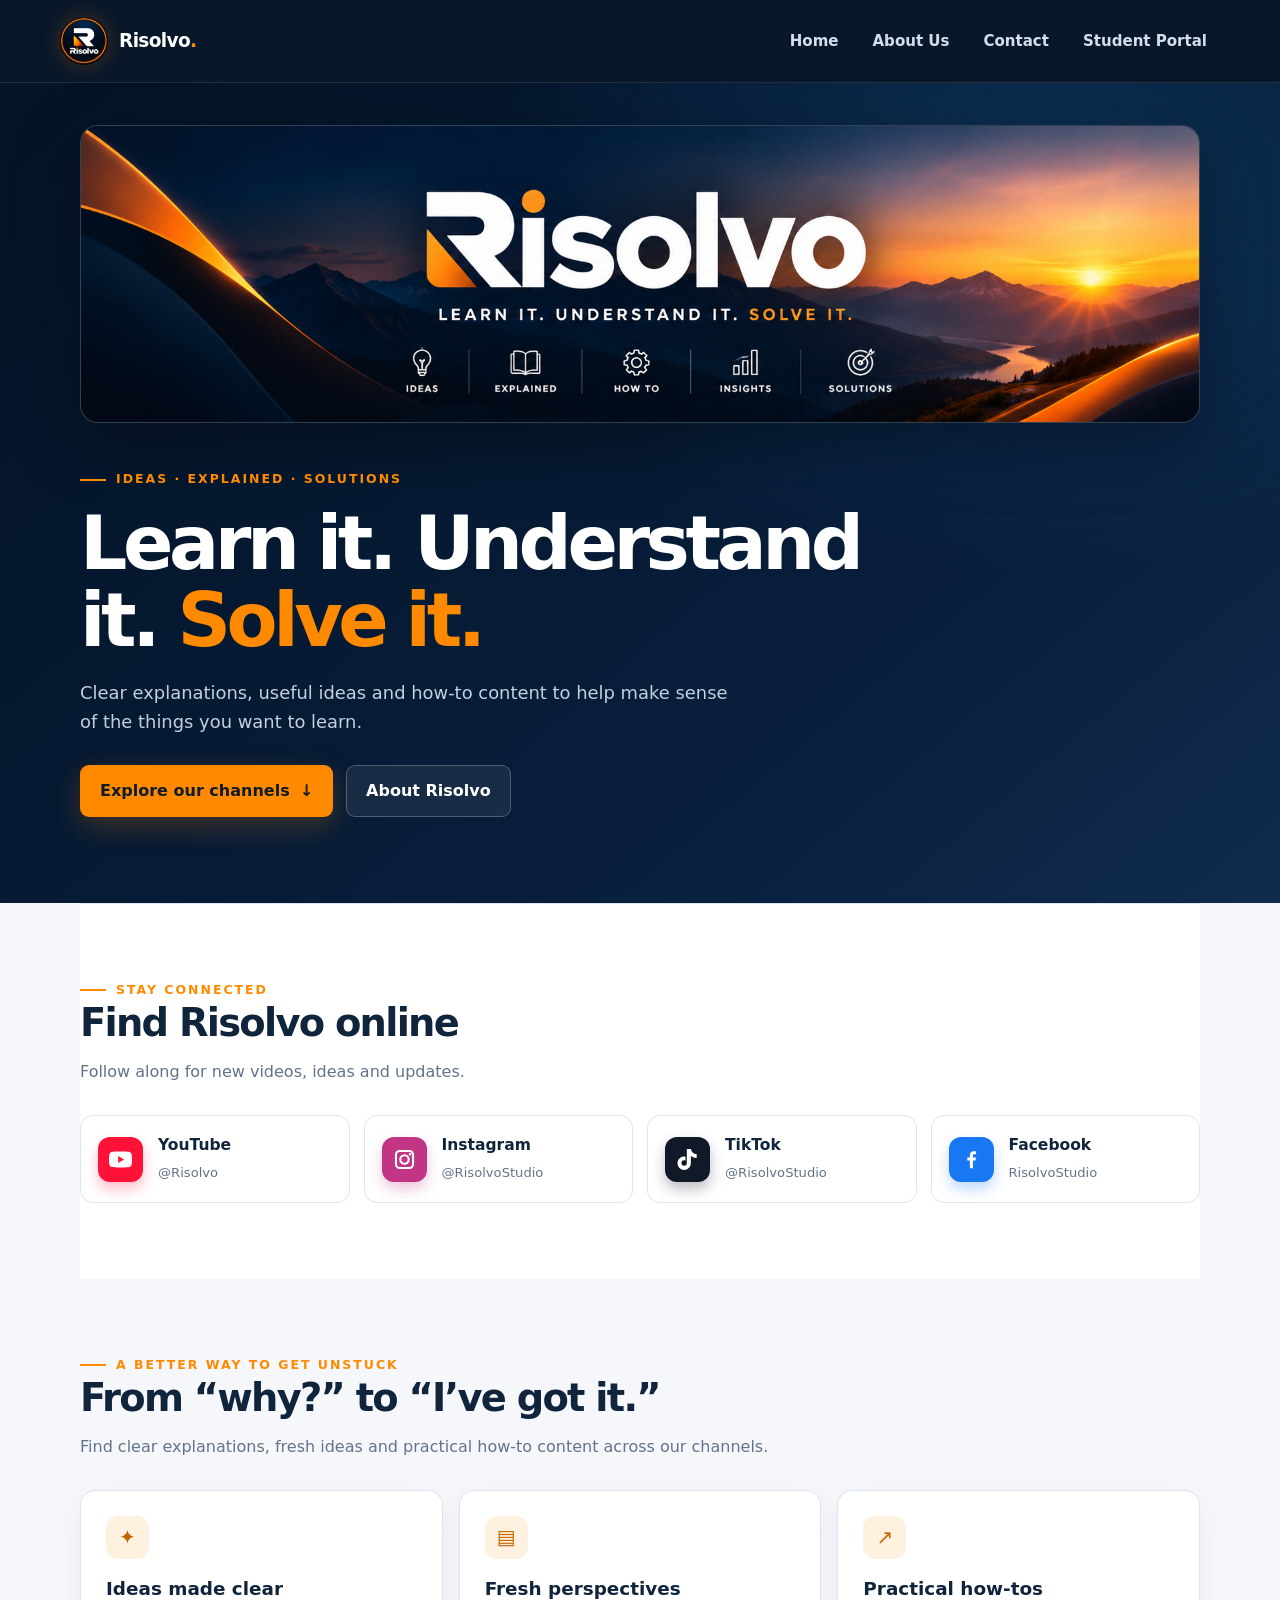
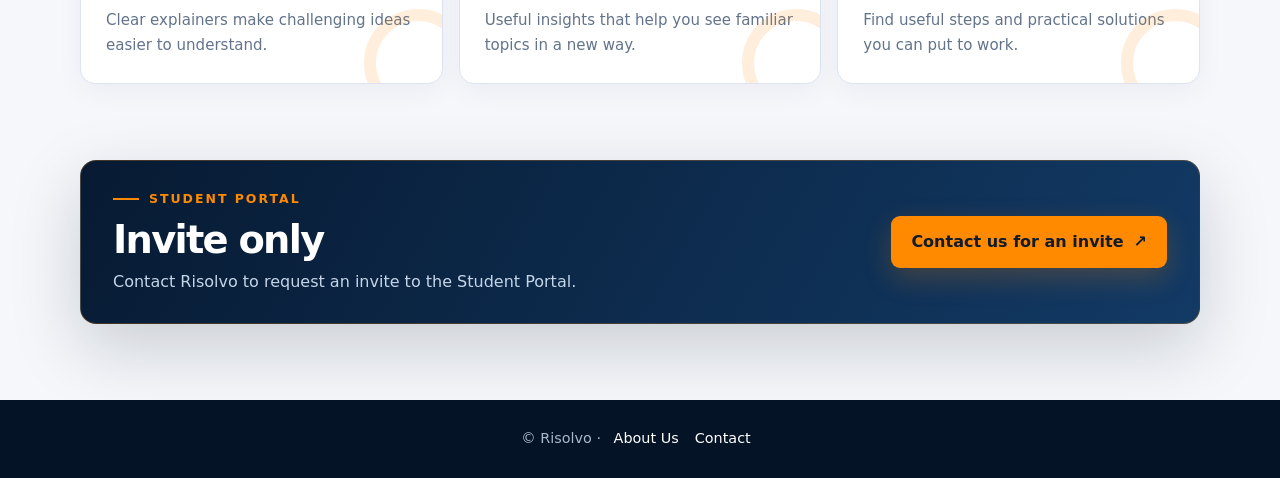
==== commit 6cb4841f: "Refine portal navigation and social links" ====
--- a/index.html
+++ b/index.html
@@ -1 +1 @@
-<!doctype html><html lang="en"><head><meta charset="utf-8"><meta name="viewport" content="width=device-width, initial-scale=1"><meta name="theme-color" content="#041326"><title>Risolvo — Learn it. Understand it. Solve it.</title><meta name="description" content="Learn it, understand it, solve it. Explore Risolvo learning content and the Student Portal."><link rel="stylesheet" href="/assets/site.css"></head><body><a class="skip-link" href="#main">Skip to content</a><header class="site-header"><nav class="nav" aria-label="Main navigation"><a class="brand" href="/"><img src="/assets/risolvo-logo.png" alt=""><span>Risolvo<em>.</em></span></a><div class="nav-links"><a href="/">Home</a><a href="/about-us/">About Us</a><a href="/contact/">Contact</a><a class="portal-link" href="/portal/">Student Portal&nbsp; ↗</a></div></nav></header><main id="main"><section class="hero"><div class="hero-inner"><div class="banner-frame"><img src="/assets/risolvo-banner.png" alt="Risolvo — Learn it. Understand it. Solve it."></div><div class="hero-copy"><div class="eyebrow">Ideas · Explained · Solutions</div><h1>Learn it. Understand it. <span style="color:var(--orange)">Solve it.</span></h1><p>Clear explanations, useful ideas and tools to help you make sense of the things you want to learn.</p><div class="actions"><a class="button" href="/portal/">Explore the Student Portal <span aria-hidden="true">↗</span></a><a class="button secondary" href="/about-us/">Discover Risolvo</a></div></div></div></section><section class="section"><div class="section-intro"><div class="eyebrow">A better way to get unstuck</div><h2>From “why?” to “I’ve got it.”</h2><p>Explore practical learning content, then build understanding by trying questions for yourself.</p></div><div class="feature-grid"><article class="feature"><div class="feature-icon" aria-hidden="true">✦</div><h3>Ideas made clear</h3><p>Find approachable explanations that make tricky ideas easier to grasp.</p></article><article class="feature"><div class="feature-icon" aria-hidden="true">▤</div><h3>Practice that sticks</h3><p>Work through topic questions and see how your understanding develops.</p></article><article class="feature"><div class="feature-icon" aria-hidden="true">↗</div><h3>Keep moving forward</h3><p>Return to your learning, pick up where you left off and keep making progress.</p></article></div></section><section class="section" style="padding-top:0"><div class="portal-callout"><div><div class="eyebrow">Your next step</div><h2>Put your learning into practice.</h2><p>Open the Student Portal to practise questions by topic and continue from where you left off.</p></div><a class="button" href="/portal/">Open Student Portal <span aria-hidden="true">↗</span></a></div></section><section class="section social-section"><div class="section-intro"><div class="eyebrow">Stay connected</div><h2>Find Risolvo online</h2><p>Follow along for new videos, ideas and updates.</p></div><div class="social-grid"><a class="social-card" href="https://www.youtube.com/@Risolvo" target="_blank" rel="noopener noreferrer" aria-label="Risolvo on YouTube, @Risolvo"><span class="social-icon" style="--social:#ff1238"><svg viewBox="0 0 24 24" aria-hidden="true"><path d="M23.5 6.2a3 3 0 0 0-2.1-2.1C19.5 3.6 12 3.6 12 3.6s-7.5 0-9.4.5A3 3 0 0 0 .5 6.2 31 31 0 0 0 0 12a31 31 0 0 0 .5 5.8 3 3 0 0 0 2.1 2.1c1.9.5 9.4.5 9.4.5s7.5 0 9.4-.5a3 3 0 0 0 2.1-2.1A31 31 0 0 0 24 12a31 31 0 0 0-.5-5.8ZM9.6 15.6V8.4l6.2 3.6-6.2 3.6Z"/></svg></span><span class="social-meta"><strong>YouTube</strong><span>@Risolvo</span></span></a><a class="social-card" href="https://www.instagram.com/risolvouk/" target="_blank" rel="noopener noreferrer" aria-label="Risolvo on Instagram, @risolvouk"><span class="social-icon" style="--social:#c13584"><svg viewBox="0 0 24 24" aria-hidden="true"><path d="M7 2h10a5 5 0 0 1 5 5v10a5 5 0 0 1-5 5H7a5 5 0 0 1-5-5V7a5 5 0 0 1 5-5Zm0 2.2A2.8 2.8 0 0 0 4.2 7v10A2.8 2.8 0 0 0 7 19.8h10a2.8 2.8 0 0 0 2.8-2.8V7A2.8 2.8 0 0 0 17 4.2H7Zm5 2.3a5.5 5.5 0 1 1 0 11 5.5 5.5 0 0 1 0-11Zm0 2.2a3.3 3.3 0 1 0 0 6.6 3.3 3.3 0 0 0 0-6.6Zm5.8-3.5a1.3 1.3 0 1 1 0 2.6 1.3 1.3 0 0 1 0-2.6Z"/></svg></span><span class="social-meta"><strong>Instagram</strong><span>@risolvouk</span></span></a><a class="social-card" href="https://www.tiktok.com/@RisolvoStudio" target="_blank" rel="noopener noreferrer" aria-label="Risolvo on TikTok, @RisolvoStudio"><span class="social-icon" style="--social:#111827"><svg viewBox="0 0 24 24" aria-hidden="true"><path d="M19.6 6.2a6.5 6.5 0 0 1-4.1-4.8V1h-4.2v14.7a2.8 2.8 0 1 1-2.8-2.8c.5 0 1 .1 1.4.4V9a7 7 0 1 0 5.6 6.8V8.4a10.5 10.5 0 0 0 6.1 2V6.3c-.7 0-1.4 0-2-.1Z"/></svg></span><span class="social-meta"><strong>TikTok</strong><span>@RisolvoStudio</span></span></a><a class="social-card" href="https://www.facebook.com/RisolvoUK/" target="_blank" rel="noopener noreferrer" aria-label="Risolvo on Facebook, RisolvoUK"><span class="social-icon" style="--social:#1877f2"><svg viewBox="0 0 24 24" aria-hidden="true"><path d="M13.5 21v-8h2.7l.4-3.1h-3.1v-2c0-.9.3-1.5 1.6-1.5h1.7V3.6c-.3 0-1.3-.1-2.4-.1-2.4 0-4.1 1.5-4.1 4.2v2.3H7.6V13h2.7v8h3.2Z"/></svg></span><span class="social-meta"><strong>Facebook</strong><span>RisolvoUK</span></span></a></div></section></main><footer class="site-footer">© Risolvo <span aria-hidden="true">·</span> <a href="/about-us/">About Us</a><a href="/contact/">Contact</a><a href="/portal/">Student Portal</a></footer></body></html>+<!doctype html><html lang="en"><head><meta charset="utf-8"><meta name="viewport" content="width=device-width, initial-scale=1"><meta name="theme-color" content="#041326"><title>Risolvo — Learn it. Understand it. Solve it.</title><meta name="description" content="Learn it, understand it, solve it. Explore Risolvo learning content and find us on your favourite platforms."><link rel="stylesheet" href="/assets/site.css"></head><body><a class="skip-link" href="#main">Skip to content</a><header class="site-header"><nav class="nav" aria-label="Main navigation"><a class="brand" href="/"><img src="/assets/risolvo-logo.png" alt=""><span>Risolvo<em>.</em></span></a><div class="nav-links"><a href="/">Home</a><a href="/about-us/">About Us</a><a href="/contact/">Contact</a><a class="portal-link" href="/portal/">Student Portal</a></div></nav></header><main id="main"><section class="hero"><div class="hero-inner"><div class="banner-frame"><img src="/assets/risolvo-banner.png" alt="Risolvo — Learn it. Understand it. Solve it."></div><div class="hero-copy"><div class="eyebrow">Ideas · Explained · Solutions</div><h1>Learn it. Understand it. <span style="color:var(--orange)">Solve it.</span></h1><p>Clear explanations, useful ideas and how-to content to help make sense of the things you want to learn.</p><div class="actions"><a class="button" href="#channels">Explore our channels <span aria-hidden="true">↓</span></a><a class="button secondary" href="/about-us/">About Risolvo</a></div></div></div></section><section id="channels" class="section social-section"><div class="section-intro"><div class="eyebrow">Stay connected</div><h2>Find Risolvo online</h2><p>Follow along for new videos, ideas and updates.</p></div><div class="social-grid"><a class="social-card" href="https://www.youtube.com/@Risolvo" target="_blank" rel="noopener noreferrer" aria-label="Risolvo on YouTube, @Risolvo"><span class="social-icon" style="--social:#ff1238"><svg viewBox="0 0 24 24" aria-hidden="true"><path d="M23.5 6.2a3 3 0 0 0-2.1-2.1C19.5 3.6 12 3.6 12 3.6s-7.5 0-9.4.5A3 3 0 0 0 .5 6.2 31 31 0 0 0 0 12a31 31 0 0 0 .5 5.8 3 3 0 0 0 2.1 2.1c1.9.5 9.4.5 9.4.5s7.5 0 9.4-.5a3 3 0 0 0 2.1-2.1A31 31 0 0 0 24 12a31 31 0 0 0-.5-5.8ZM9.6 15.6V8.4l6.2 3.6-6.2 3.6Z"/></svg></span><span class="social-meta"><strong>YouTube</strong><span>@Risolvo</span></span></a><a class="social-card" href="https://www.instagram.com/RisolvoStudio/" target="_blank" rel="noopener noreferrer" aria-label="Risolvo on Instagram, @RisolvoStudio"><span class="social-icon" style="--social:#c13584"><svg viewBox="0 0 24 24" aria-hidden="true"><path d="M7 2h10a5 5 0 0 1 5 5v10a5 5 0 0 1-5 5H7a5 5 0 0 1-5-5V7a5 5 0 0 1 5-5Zm0 2.2A2.8 2.8 0 0 0 4.2 7v10A2.8 2.8 0 0 0 7 19.8h10a2.8 2.8 0 0 0 2.8-2.8V7A2.8 2.8 0 0 0 17 4.2H7Zm5 2.3a5.5 5.5 0 1 1 0 11 5.5 5.5 0 0 1 0-11Zm0 2.2a3.3 3.3 0 1 0 0 6.6 3.3 3.3 0 0 0 0-6.6Zm5.8-3.5a1.3 1.3 0 1 1 0 2.6 1.3 1.3 0 0 1 0-2.6Z"/></svg></span><span class="social-meta"><strong>Instagram</strong><span>@RisolvoStudio</span></span></a><a class="social-card" href="https://www.tiktok.com/@RisolvoStudio" target="_blank" rel="noopener noreferrer" aria-label="Risolvo on TikTok, @RisolvoStudio"><span class="social-icon" style="--social:#111827"><svg viewBox="0 0 24 24" aria-hidden="true"><path d="M19.6 6.2a6.5 6.5 0 0 1-4.1-4.8V1h-4.2v14.7a2.8 2.8 0 1 1-2.8-2.8c.5 0 1 .1 1.4.4V9a7 7 0 1 0 5.6 6.8V8.4a10.5 10.5 0 0 0 6.1 2V6.3c-.7 0-1.4 0-2-.1Z"/></svg></span><span class="social-meta"><strong>TikTok</strong><span>@RisolvoStudio</span></span></a><a class="social-card" href="https://www.facebook.com/RisolvoStudio/" target="_blank" rel="noopener noreferrer" aria-label="Risolvo on Facebook, RisolvoStudio"><span class="social-icon" style="--social:#1877f2"><svg viewBox="0 0 24 24" aria-hidden="true"><path d="M13.5 21v-8h2.7l.4-3.1h-3.1v-2c0-.9.3-1.5 1.6-1.5h1.7V3.6c-.3 0-1.3-.1-2.4-.1-2.4 0-4.1 1.5-4.1 4.2v2.3H7.6V13h2.7v8h3.2Z"/></svg></span><span class="social-meta"><strong>Facebook</strong><span>RisolvoStudio</span></span></a></div></section><section class="section"><div class="section-intro"><div class="eyebrow">A better way to get unstuck</div><h2>From “why?” to “I’ve got it.”</h2><p>Find clear explanations, fresh ideas and practical how-to content across our channels.</p></div><div class="feature-grid"><article class="feature"><div class="feature-icon" aria-hidden="true">✦</div><h3>Ideas made clear</h3><p>Clear explainers make challenging ideas easier to understand.</p></article><article class="feature"><div class="feature-icon" aria-hidden="true">▤</div><h3>Fresh perspectives</h3><p>Useful insights that help you see familiar topics in a new way.</p></article><article class="feature"><div class="feature-icon" aria-hidden="true">↗</div><h3>Practical how-tos</h3><p>Find useful steps and practical solutions you can put to work.</p></article></div></section><section class="invite-note"><div><div class="eyebrow">Student Portal</div><h2>Invite only</h2><p>Contact Risolvo to request an invite to the Student Portal.</p></div><a class="button" href="/contact/">Contact us for an invite <span aria-hidden="true">↗</span></a></section></main><footer class="site-footer">© Risolvo <span aria-hidden="true">·</span> <a href="/about-us/">About Us</a><a href="/contact/">Contact</a></footer></body></html>
--- a/assets/site.css
+++ b/assets/site.css
@@ -1,5 +1,5 @@
 :root{--night:#041326;--navy:#071d39;--navy-2:#0d2b50;--orange:#ff8a00;--gold:#ffb21b;--paper:#f5f7fb;--ink:#10243c;--muted:#62738a;--line:#dce4ef;--white:#fff;--shadow:0 24px 70px rgba(2,15,32,.18)}
-*{box-sizing:border-box}html{scroll-behavior:smooth}body{margin:0;background:var(--paper);color:var(--ink);font:16px/1.65 Inter,ui-sans-serif,system-ui,-apple-system,"Segoe UI",sans-serif}a{color:inherit}img{display:block;max-width:100%}.skip-link{position:absolute;left:-9999px;top:8px;background:#fff;color:#000;padding:10px;z-index:10}.skip-link:focus{left:8px}.site-header{position:relative;z-index:2;background:rgba(4,19,38,.98);color:#fff;border-bottom:1px solid rgba(255,255,255,.1)}.nav{width:min(1160px,100% - 48px);min-height:82px;margin:auto;display:flex;align-items:center;justify-content:space-between;gap:28px}.brand{display:flex;align-items:center;gap:11px;text-decoration:none;font-weight:800;font-size:1.16rem;letter-spacing:-.035em}.brand img{width:48px;height:48px;object-fit:cover;border-radius:50%;box-shadow:0 0 22px rgba(255,138,0,.24)}.brand span{color:#fff}.brand em{color:var(--orange);font-style:normal}.nav-links{display:flex;align-items:center;gap:8px}.nav-links a{padding:9px 13px;border-radius:8px;color:#d4deeb;text-decoration:none;font-weight:650;font-size:.94rem;transition:background .2s,color .2s}.nav-links a:hover,.nav-links a:focus-visible{color:#fff;background:rgba(255,255,255,.09);outline:none}.nav-links a.portal-link{color:#fff;background:var(--orange);box-shadow:0 7px 20px rgba(255,138,0,.2)}.nav-links a.portal-link:hover{background:#ff9d1d}.hero{background:radial-gradient(ellipse at 80% 15%,rgba(17,67,112,.56),transparent 37%),linear-gradient(140deg,#041326,#071d39 63%,#102b4e);color:#fff;padding:42px 24px 86px;overflow:hidden}.hero-inner{width:min(1120px,100%);margin:auto}.banner-frame{overflow:hidden;border:1px solid rgba(255,255,255,.18);border-radius:18px;background:#06182d;box-shadow:0 22px 65px rgba(0,0,0,.35)}.banner-frame img{width:100%;height:auto;max-height:340px;object-fit:contain}.hero-copy{padding:46px 0 0;max-width:820px}.eyebrow{display:flex;align-items:center;gap:10px;color:var(--orange);font-size:.78rem;font-weight:800;letter-spacing:.16em;text-transform:uppercase}.eyebrow:before{content:"";width:26px;height:2px;background:var(--orange)}h1,h2,h3,p{margin-top:0}h1{font-size:clamp(2.5rem,6vw,4.65rem);line-height:1.04;letter-spacing:-.06em;margin:15px 0 18px}h2{font-size:clamp(1.7rem,3vw,2.45rem);line-height:1.15;letter-spacing:-.045em;margin-bottom:14px}h3{font-size:1.15rem;line-height:1.25;margin-bottom:8px}.hero-copy p{max-width:650px;color:#c3d0e0;font-size:1.12rem}.actions{display:flex;flex-wrap:wrap;gap:13px;margin-top:28px}.button{display:inline-flex;align-items:center;justify-content:center;gap:10px;min-height:48px;padding:12px 19px;border:1px solid transparent;border-radius:9px;background:var(--orange);color:#101b2b;text-decoration:none;font-weight:800;box-shadow:0 10px 28px rgba(255,138,0,.22);transition:transform .2s,background .2s}.button:hover{transform:translateY(-2px);background:#ffa21d}.button.secondary{background:rgba(255,255,255,.07);border-color:rgba(255,255,255,.24);color:#fff;box-shadow:none}.button.secondary:hover{background:rgba(255,255,255,.13)}.section{width:min(1120px,100% - 48px);margin:auto;padding:76px 0}.section-intro{max-width:690px;margin-bottom:30px}.section-intro p,.muted{color:var(--muted)}.feature-grid{display:grid;grid-template-columns:repeat(3,1fr);gap:16px}.feature{position:relative;min-height:182px;padding:25px;border:1px solid var(--line);border-radius:15px;background:#fff;box-shadow:0 8px 28px rgba(11,34,62,.045);overflow:hidden}.feature:after{content:"";position:absolute;width:84px;height:84px;right:-30px;bottom:-34px;border:12px solid rgba(255,138,0,.14);border-radius:50%}.feature-icon{display:grid;place-items:center;width:43px;height:43px;border-radius:12px;background:#fff1df;color:#c36500;font-size:1.25rem;margin-bottom:18px}.feature p{margin:0;color:var(--muted);font-size:.94rem}.portal-callout{position:relative;display:grid;grid-template-columns:1fr auto;align-items:center;gap:24px;padding:38px 42px;border-radius:20px;color:#fff;background:linear-gradient(120deg,#071a32,#123a65);overflow:hidden;box-shadow:var(--shadow)}.portal-callout:after{content:"";position:absolute;width:300px;height:300px;border:1px solid rgba(255,138,0,.28);border-radius:50%;right:90px;top:-180px;box-shadow:0 0 0 35px rgba(255,138,0,.045),0 0 0 70px rgba(255,138,0,.03)}.portal-callout h2{position:relative;z-index:1;margin-bottom:8px}.portal-callout p{position:relative;z-index:1;color:#c5d5e8;margin:0;max-width:610px}.portal-callout .button{position:relative;z-index:1;white-space:nowrap}.social-section{background:#fff;border-top:1px solid var(--line)}.social-grid{display:grid;grid-template-columns:repeat(4,1fr);gap:14px}.social-card{display:flex;align-items:center;gap:15px;padding:17px;border:1px solid var(--line);border-radius:13px;background:#fff;text-decoration:none;transition:transform .2s,box-shadow .2s,border-color .2s}.social-card:hover,.social-card:focus-visible{transform:translateY(-3px);border-color:rgba(255,138,0,.65);box-shadow:0 12px 28px rgba(11,34,62,.09);outline:none}.social-icon{width:45px;height:45px;flex:0 0 45px;display:grid;place-items:center;border-radius:12px;color:white;background:var(--social);box-shadow:0 7px 14px color-mix(in srgb,var(--social),transparent 72%)}.social-icon svg{width:23px;height:23px;fill:currentColor}.social-meta strong{display:block;font-size:.97rem}.social-meta span{color:var(--muted);font-size:.82rem}.page-hero{padding:64px 24px;background:radial-gradient(ellipse at 85% 25%,rgba(17,67,112,.55),transparent 34%),linear-gradient(140deg,#041326,#071d39 72%);color:#fff}.page-hero-inner{width:min(1120px,100%);margin:auto;display:grid;grid-template-columns:1.2fr .8fr;align-items:center;gap:44px}.page-hero p{max-width:660px;color:#c3d0e0;font-size:1.1rem}.page-hero h1{font-size:clamp(2.4rem,5vw,4rem)}.logo-card{justify-self:end;width:min(280px,100%);padding:11px;border-radius:50%;background:linear-gradient(135deg,rgba(255,138,0,.85),rgba(255,178,27,.08) 55%);box-shadow:0 0 75px rgba(255,138,0,.17)}.logo-card img{border-radius:50%;width:100%}.about-note{display:grid;grid-template-columns:1fr 1fr;gap:36px;align-items:center}.about-note .banner-frame{box-shadow:0 14px 40px rgba(2,15,32,.14)}.about-note .banner-frame img{max-height:none;height:230px;object-fit:cover}.contact-panel{padding:38px;border-radius:18px;background:#fff;border:1px solid var(--line);box-shadow:0 12px 35px rgba(11,34,62,.06)}.site-footer{padding:27px 24px;background:var(--night);color:#a9b8cb;text-align:center;font-size:.9rem}.site-footer a{color:#fff;text-decoration:none;margin:0 8px}.site-footer a:hover{color:var(--orange)}:focus-visible{outline:3px solid var(--orange);outline-offset:3px}
-@media(max-width:820px){.feature-grid{grid-template-columns:1fr 1fr}.social-grid{grid-template-columns:1fr 1fr}.page-hero-inner{grid-template-columns:1fr .55fr;gap:24px}.logo-card{width:210px}.portal-callout{padding:30px}.portal-callout:after{right:-100px}}
-@media(max-width:620px){.nav{width:calc(100% - 32px);min-height:72px;align-items:center;flex-wrap:wrap;padding:12px 0}.nav-links{width:100%;justify-content:space-between}.brand img{width:42px;height:42px}.nav-links{gap:2px}.nav-links a{padding:8px 7px;font-size:.82rem}.nav-links a.portal-link{padding:8px 10px}.hero{padding:24px 16px 62px}.hero-inner{width:100%}.banner-frame{border-radius:12px}.hero-copy{padding-top:34px}.hero-copy p{font-size:1rem}.section{width:calc(100% - 36px);padding:56px 0}.feature-grid{grid-template-columns:1fr}.feature{min-height:auto}.portal-callout{grid-template-columns:1fr;padding:26px}.portal-callout .button{justify-self:start}.social-grid{grid-template-columns:1fr 1fr;gap:10px}.social-card{padding:12px 10px;gap:10px}.social-icon{width:38px;height:38px;flex-basis:38px;border-radius:10px}.social-icon svg{width:20px;height:20px}.social-meta strong{font-size:.87rem}.social-meta span{font-size:.75rem}.page-hero{padding:48px 20px}.page-hero-inner{grid-template-columns:1fr}.logo-card{display:none}.about-note{grid-template-columns:1fr}.about-note .banner-frame img{height:auto}.contact-panel{padding:25px}}
+*{box-sizing:border-box}html{scroll-behavior:smooth}body{margin:0;background:var(--paper);color:var(--ink);font:16px/1.65 Inter,ui-sans-serif,system-ui,-apple-system,"Segoe UI",sans-serif}a{color:inherit}img{display:block;max-width:100%}.skip-link{position:absolute;left:-9999px;top:8px;background:#fff;color:#000;padding:10px;z-index:10}.skip-link:focus{left:8px}.site-header{position:relative;z-index:2;background:rgba(4,19,38,.98);color:#fff;border-bottom:1px solid rgba(255,255,255,.1)}.nav{width:min(1160px,100% - 48px);min-height:82px;margin:auto;display:flex;align-items:center;justify-content:space-between;gap:28px}.brand{display:flex;align-items:center;gap:11px;text-decoration:none;font-weight:800;font-size:1.16rem;letter-spacing:-.035em}.brand img{width:48px;height:48px;object-fit:cover;border-radius:50%;box-shadow:0 0 22px rgba(255,138,0,.24)}.brand span{color:#fff}.brand em{color:var(--orange);font-style:normal}.nav-links{display:flex;align-items:center;gap:8px}.nav-links a{padding:9px 13px;border-radius:8px;color:#d4deeb;text-decoration:none;font-weight:650;font-size:.94rem;transition:background .2s,color .2s}.nav-links a:hover,.nav-links a:focus-visible{color:#fff;background:rgba(255,255,255,.09);outline:none}.nav-links a.portal-link{color:#d4deeb;background:transparent;box-shadow:none}.nav-links a.portal-link:hover{color:#fff;background:rgba(255,255,255,.09);text-decoration:none}.hero{background:radial-gradient(ellipse at 80% 15%,rgba(17,67,112,.56),transparent 37%),linear-gradient(140deg,#041326,#071d39 63%,#102b4e);color:#fff;padding:42px 24px 86px;overflow:hidden}.hero-inner{width:min(1120px,100%);margin:auto}.banner-frame{overflow:hidden;border:1px solid rgba(255,255,255,.18);border-radius:18px;background:#06182d;box-shadow:0 22px 65px rgba(0,0,0,.35)}.banner-frame img{width:100%;height:auto;max-height:340px;object-fit:contain}.hero-copy{padding:46px 0 0;max-width:820px}.eyebrow{display:flex;align-items:center;gap:10px;color:var(--orange);font-size:.78rem;font-weight:800;letter-spacing:.16em;text-transform:uppercase}.eyebrow:before{content:"";width:26px;height:2px;background:var(--orange)}h1,h2,h3,p{margin-top:0}h1{font-size:clamp(2.5rem,6vw,4.65rem);line-height:1.04;letter-spacing:-.06em;margin:15px 0 18px}h2{font-size:clamp(1.7rem,3vw,2.45rem);line-height:1.15;letter-spacing:-.045em;margin-bottom:14px}h3{font-size:1.15rem;line-height:1.25;margin-bottom:8px}.hero-copy p{max-width:650px;color:#c3d0e0;font-size:1.12rem}.actions{display:flex;flex-wrap:wrap;gap:13px;margin-top:28px}.button{display:inline-flex;align-items:center;justify-content:center;gap:10px;min-height:48px;padding:12px 19px;border:1px solid transparent;border-radius:9px;background:var(--orange);color:#101b2b;text-decoration:none;font-weight:800;box-shadow:0 10px 28px rgba(255,138,0,.22);transition:transform .2s,background .2s}.button:hover{transform:translateY(-2px);background:#ffa21d}.button.secondary{background:rgba(255,255,255,.07);border-color:rgba(255,255,255,.24);color:#fff;box-shadow:none}.button.secondary:hover{background:rgba(255,255,255,.13)}.section{width:min(1120px,100% - 48px);margin:auto;padding:76px 0}.section-intro{max-width:690px;margin-bottom:30px}.section-intro p,.muted{color:var(--muted)}.feature-grid{display:grid;grid-template-columns:repeat(3,1fr);gap:16px}.feature{position:relative;min-height:182px;padding:25px;border:1px solid var(--line);border-radius:15px;background:#fff;box-shadow:0 8px 28px rgba(11,34,62,.045);overflow:hidden}.feature:after{content:"";position:absolute;width:84px;height:84px;right:-30px;bottom:-34px;border:12px solid rgba(255,138,0,.14);border-radius:50%}.feature-icon{display:grid;place-items:center;width:43px;height:43px;border-radius:12px;background:#fff1df;color:#c36500;font-size:1.25rem;margin-bottom:18px}.feature p{margin:0;color:var(--muted);font-size:.94rem}.invite-note{width:min(1120px,100% - 48px);margin:0 auto 76px;padding:28px 32px;display:flex;align-items:center;justify-content:space-between;gap:24px;border:1px solid rgba(255,138,0,.24);border-radius:16px;background:linear-gradient(120deg,#071a32,#123a65);color:#fff;box-shadow:var(--shadow)}.invite-note .eyebrow{margin-bottom:8px}.invite-note h2{margin:0 0 7px}.invite-note p{margin:0;color:#c5d5e8}.invite-note .button{white-space:nowrap}.social-section{background:#fff;border-top:1px solid var(--line)}.social-grid{display:grid;grid-template-columns:repeat(4,1fr);gap:14px}.social-card{display:flex;align-items:center;gap:15px;padding:17px;border:1px solid var(--line);border-radius:13px;background:#fff;text-decoration:none;transition:transform .2s,box-shadow .2s,border-color .2s}.social-card:hover,.social-card:focus-visible{transform:translateY(-3px);border-color:rgba(255,138,0,.65);box-shadow:0 12px 28px rgba(11,34,62,.09);outline:none}.social-icon{width:45px;height:45px;flex:0 0 45px;display:grid;place-items:center;border-radius:12px;color:white;background:var(--social);box-shadow:0 7px 14px color-mix(in srgb,var(--social),transparent 72%)}.social-icon svg{width:23px;height:23px;fill:currentColor}.social-meta strong{display:block;font-size:.97rem}.social-meta span{color:var(--muted);font-size:.82rem}.page-hero{padding:64px 24px;background:radial-gradient(ellipse at 85% 25%,rgba(17,67,112,.55),transparent 34%),linear-gradient(140deg,#041326,#071d39 72%);color:#fff}.page-hero-inner{width:min(1120px,100%);margin:auto;display:grid;grid-template-columns:1.2fr .8fr;align-items:center;gap:44px}.page-hero p{max-width:660px;color:#c3d0e0;font-size:1.1rem}.page-hero h1{font-size:clamp(2.4rem,5vw,4rem)}.logo-card{justify-self:end;width:min(280px,100%);padding:11px;border-radius:50%;background:linear-gradient(135deg,rgba(255,138,0,.85),rgba(255,178,27,.08) 55%);box-shadow:0 0 75px rgba(255,138,0,.17)}.logo-card img{border-radius:50%;width:100%}.about-note{display:grid;grid-template-columns:1fr 1fr;gap:36px;align-items:center}.about-note .banner-frame{box-shadow:0 14px 40px rgba(2,15,32,.14)}.about-note .banner-frame img{max-height:none;height:230px;object-fit:cover}.contact-panel{padding:38px;border-radius:18px;background:#fff;border:1px solid var(--line);box-shadow:0 12px 35px rgba(11,34,62,.06)}.site-footer{padding:27px 24px;background:var(--night);color:#a9b8cb;text-align:center;font-size:.9rem}.site-footer a{color:#fff;text-decoration:none;margin:0 8px}.site-footer a:hover{color:var(--orange)}:focus-visible{outline:3px solid var(--orange);outline-offset:3px}
+@media(max-width:820px){.feature-grid{grid-template-columns:1fr 1fr}.social-grid{grid-template-columns:1fr 1fr}.page-hero-inner{grid-template-columns:1fr .55fr;gap:24px}.logo-card{width:210px}.invite-note{padding:24px;align-items:flex-start;flex-direction:column}}
+@media(max-width:620px){.nav{width:calc(100% - 32px);min-height:72px;align-items:center;flex-wrap:wrap;padding:12px 0}.nav-links{width:100%;justify-content:space-between}.brand img{width:42px;height:42px}.nav-links{gap:2px}.nav-links a{padding:8px 7px;font-size:.82rem}.nav-links a.portal-link{padding:8px 7px}.hero{padding:24px 16px 62px}.hero-inner{width:100%}.banner-frame{border-radius:12px}.hero-copy{padding-top:34px}.hero-copy p{font-size:1rem}.section{width:calc(100% - 36px);padding:56px 0}.feature-grid{grid-template-columns:1fr}.feature{min-height:auto}.invite-note{width:calc(100% - 36px);margin-bottom:56px;padding:22px}.social-grid{grid-template-columns:1fr 1fr;gap:10px}.social-card{padding:12px 10px;gap:10px}.social-icon{width:38px;height:38px;flex-basis:38px;border-radius:10px}.social-icon svg{width:20px;height:20px}.social-meta strong{font-size:.87rem}.social-meta span{font-size:.75rem}.page-hero{padding:48px 20px}.page-hero-inner{grid-template-columns:1fr}.logo-card{display:none}.about-note{grid-template-columns:1fr}.about-note .banner-frame img{height:auto}.contact-panel{padding:25px}}
 @media(prefers-reduced-motion:reduce){html{scroll-behavior:auto}*,*:before,*:after{transition:none!important}}
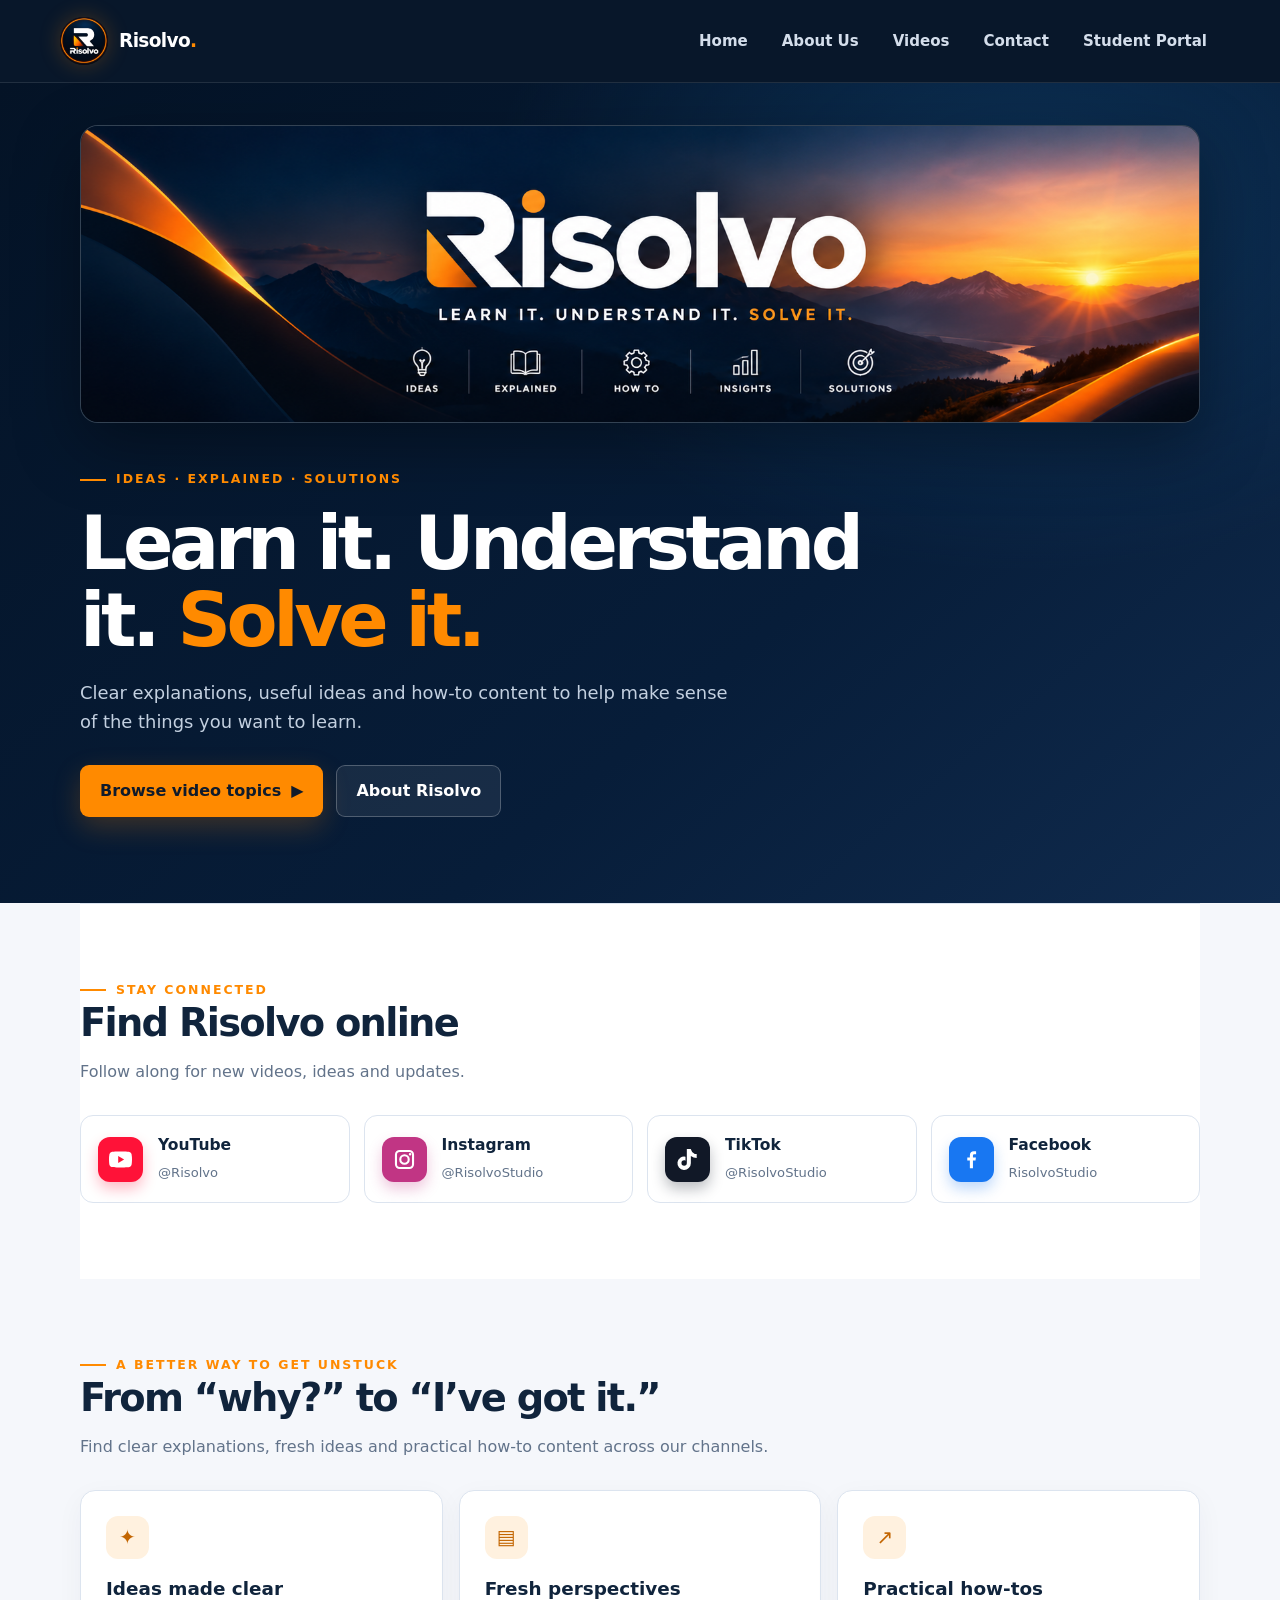
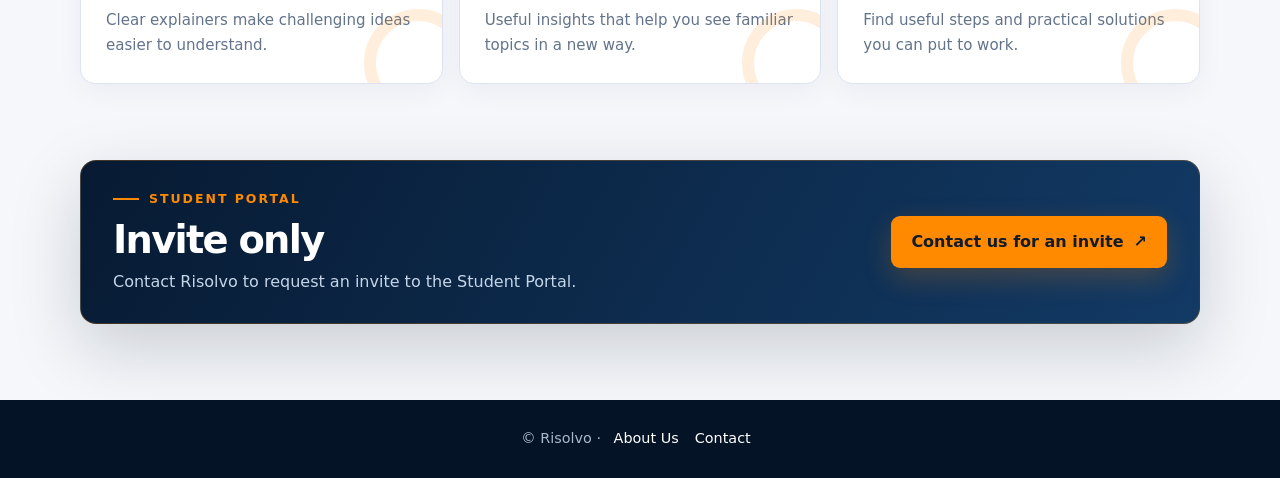
==== commit eda10e31: "Add YouTube playlist video hub" ====
--- a/index.html
+++ b/index.html
@@ -1 +1 @@
-<!doctype html><html lang="en"><head><meta charset="utf-8"><meta name="viewport" content="width=device-width, initial-scale=1"><meta name="theme-color" content="#041326"><title>Risolvo — Learn it. Understand it. Solve it.</title><meta name="description" content="Learn it, understand it, solve it. Explore Risolvo learning content and find us on your favourite platforms."><link rel="stylesheet" href="/assets/site.css"></head><body><a class="skip-link" href="#main">Skip to content</a><header class="site-header"><nav class="nav" aria-label="Main navigation"><a class="brand" href="/"><img src="/assets/risolvo-logo.png" alt=""><span>Risolvo<em>.</em></span></a><div class="nav-links"><a href="/">Home</a><a href="/about-us/">About Us</a><a href="/contact/">Contact</a><a class="portal-link" href="/portal/">Student Portal</a></div></nav></header><main id="main"><section class="hero"><div class="hero-inner"><div class="banner-frame"><img src="/assets/risolvo-banner.png" alt="Risolvo — Learn it. Understand it. Solve it."></div><div class="hero-copy"><div class="eyebrow">Ideas · Explained · Solutions</div><h1>Learn it. Understand it. <span style="color:var(--orange)">Solve it.</span></h1><p>Clear explanations, useful ideas and how-to content to help make sense of the things you want to learn.</p><div class="actions"><a class="button" href="#channels">Explore our channels <span aria-hidden="true">↓</span></a><a class="button secondary" href="/about-us/">About Risolvo</a></div></div></div></section><section id="channels" class="section social-section"><div class="section-intro"><div class="eyebrow">Stay connected</div><h2>Find Risolvo online</h2><p>Follow along for new videos, ideas and updates.</p></div><div class="social-grid"><a class="social-card" href="https://www.youtube.com/@Risolvo" target="_blank" rel="noopener noreferrer" aria-label="Risolvo on YouTube, @Risolvo"><span class="social-icon" style="--social:#ff1238"><svg viewBox="0 0 24 24" aria-hidden="true"><path d="M23.5 6.2a3 3 0 0 0-2.1-2.1C19.5 3.6 12 3.6 12 3.6s-7.5 0-9.4.5A3 3 0 0 0 .5 6.2 31 31 0 0 0 0 12a31 31 0 0 0 .5 5.8 3 3 0 0 0 2.1 2.1c1.9.5 9.4.5 9.4.5s7.5 0 9.4-.5a3 3 0 0 0 2.1-2.1A31 31 0 0 0 24 12a31 31 0 0 0-.5-5.8ZM9.6 15.6V8.4l6.2 3.6-6.2 3.6Z"/></svg></span><span class="social-meta"><strong>YouTube</strong><span>@Risolvo</span></span></a><a class="social-card" href="https://www.instagram.com/RisolvoStudio/" target="_blank" rel="noopener noreferrer" aria-label="Risolvo on Instagram, @RisolvoStudio"><span class="social-icon" style="--social:#c13584"><svg viewBox="0 0 24 24" aria-hidden="true"><path d="M7 2h10a5 5 0 0 1 5 5v10a5 5 0 0 1-5 5H7a5 5 0 0 1-5-5V7a5 5 0 0 1 5-5Zm0 2.2A2.8 2.8 0 0 0 4.2 7v10A2.8 2.8 0 0 0 7 19.8h10a2.8 2.8 0 0 0 2.8-2.8V7A2.8 2.8 0 0 0 17 4.2H7Zm5 2.3a5.5 5.5 0 1 1 0 11 5.5 5.5 0 0 1 0-11Zm0 2.2a3.3 3.3 0 1 0 0 6.6 3.3 3.3 0 0 0 0-6.6Zm5.8-3.5a1.3 1.3 0 1 1 0 2.6 1.3 1.3 0 0 1 0-2.6Z"/></svg></span><span class="social-meta"><strong>Instagram</strong><span>@RisolvoStudio</span></span></a><a class="social-card" href="https://www.tiktok.com/@RisolvoStudio" target="_blank" rel="noopener noreferrer" aria-label="Risolvo on TikTok, @RisolvoStudio"><span class="social-icon" style="--social:#111827"><svg viewBox="0 0 24 24" aria-hidden="true"><path d="M19.6 6.2a6.5 6.5 0 0 1-4.1-4.8V1h-4.2v14.7a2.8 2.8 0 1 1-2.8-2.8c.5 0 1 .1 1.4.4V9a7 7 0 1 0 5.6 6.8V8.4a10.5 10.5 0 0 0 6.1 2V6.3c-.7 0-1.4 0-2-.1Z"/></svg></span><span class="social-meta"><strong>TikTok</strong><span>@RisolvoStudio</span></span></a><a class="social-card" href="https://www.facebook.com/RisolvoStudio/" target="_blank" rel="noopener noreferrer" aria-label="Risolvo on Facebook, RisolvoStudio"><span class="social-icon" style="--social:#1877f2"><svg viewBox="0 0 24 24" aria-hidden="true"><path d="M13.5 21v-8h2.7l.4-3.1h-3.1v-2c0-.9.3-1.5 1.6-1.5h1.7V3.6c-.3 0-1.3-.1-2.4-.1-2.4 0-4.1 1.5-4.1 4.2v2.3H7.6V13h2.7v8h3.2Z"/></svg></span><span class="social-meta"><strong>Facebook</strong><span>RisolvoStudio</span></span></a></div></section><section class="section"><div class="section-intro"><div class="eyebrow">A better way to get unstuck</div><h2>From “why?” to “I’ve got it.”</h2><p>Find clear explanations, fresh ideas and practical how-to content across our channels.</p></div><div class="feature-grid"><article class="feature"><div class="feature-icon" aria-hidden="true">✦</div><h3>Ideas made clear</h3><p>Clear explainers make challenging ideas easier to understand.</p></article><article class="feature"><div class="feature-icon" aria-hidden="true">▤</div><h3>Fresh perspectives</h3><p>Useful insights that help you see familiar topics in a new way.</p></article><article class="feature"><div class="feature-icon" aria-hidden="true">↗</div><h3>Practical how-tos</h3><p>Find useful steps and practical solutions you can put to work.</p></article></div></section><section class="invite-note"><div><div class="eyebrow">Student Portal</div><h2>Invite only</h2><p>Contact Risolvo to request an invite to the Student Portal.</p></div><a class="button" href="/contact/">Contact us for an invite <span aria-hidden="true">↗</span></a></section></main><footer class="site-footer">© Risolvo <span aria-hidden="true">·</span> <a href="/about-us/">About Us</a><a href="/contact/">Contact</a></footer></body></html>+<!doctype html><html lang="en"><head><meta charset="utf-8"><meta name="viewport" content="width=device-width, initial-scale=1"><meta name="theme-color" content="#041326"><title>Risolvo — Learn it. Understand it. Solve it.</title><meta name="description" content="Learn it, understand it, solve it. Explore Risolvo learning content and find us on your favourite platforms."><link rel="stylesheet" href="/assets/site.css"></head><body><a class="skip-link" href="#main">Skip to content</a><header class="site-header"><nav class="nav" aria-label="Main navigation"><a class="brand" href="/"><img src="/assets/risolvo-logo.png" alt=""><span>Risolvo<em>.</em></span></a><div class="nav-links"><a href="/">Home</a><a href="/about-us/">About Us</a><a href="/videos/">Videos</a><a href="/contact/">Contact</a><a class="portal-link" href="/portal/">Student Portal</a></div></nav></header><main id="main"><section class="hero"><div class="hero-inner"><div class="banner-frame"><img src="/assets/risolvo-banner.png" alt="Risolvo — Learn it. Understand it. Solve it."></div><div class="hero-copy"><div class="eyebrow">Ideas · Explained · Solutions</div><h1>Learn it. Understand it. <span style="color:var(--orange)">Solve it.</span></h1><p>Clear explanations, useful ideas and how-to content to help make sense of the things you want to learn.</p><div class="actions"><a class="button" href="/videos/">Browse video topics <span aria-hidden="true">▶</span></a><a class="button secondary" href="/about-us/">About Risolvo</a></div></div></div></section><section id="channels" class="section social-section"><div class="section-intro"><div class="eyebrow">Stay connected</div><h2>Find Risolvo online</h2><p>Follow along for new videos, ideas and updates.</p></div><div class="social-grid"><a class="social-card" href="https://www.youtube.com/@Risolvo" target="_blank" rel="noopener noreferrer" aria-label="Risolvo on YouTube, @Risolvo"><span class="social-icon" style="--social:#ff1238"><svg viewBox="0 0 24 24" aria-hidden="true"><path d="M23.5 6.2a3 3 0 0 0-2.1-2.1C19.5 3.6 12 3.6 12 3.6s-7.5 0-9.4.5A3 3 0 0 0 .5 6.2 31 31 0 0 0 0 12a31 31 0 0 0 .5 5.8 3 3 0 0 0 2.1 2.1c1.9.5 9.4.5 9.4.5s7.5 0 9.4-.5a3 3 0 0 0 2.1-2.1A31 31 0 0 0 24 12a31 31 0 0 0-.5-5.8ZM9.6 15.6V8.4l6.2 3.6-6.2 3.6Z"/></svg></span><span class="social-meta"><strong>YouTube</strong><span>@Risolvo</span></span></a><a class="social-card" href="https://www.instagram.com/RisolvoStudio/" target="_blank" rel="noopener noreferrer" aria-label="Risolvo on Instagram, @RisolvoStudio"><span class="social-icon" style="--social:#c13584"><svg viewBox="0 0 24 24" aria-hidden="true"><path d="M7 2h10a5 5 0 0 1 5 5v10a5 5 0 0 1-5 5H7a5 5 0 0 1-5-5V7a5 5 0 0 1 5-5Zm0 2.2A2.8 2.8 0 0 0 4.2 7v10A2.8 2.8 0 0 0 7 19.8h10a2.8 2.8 0 0 0 2.8-2.8V7A2.8 2.8 0 0 0 17 4.2H7Zm5 2.3a5.5 5.5 0 1 1 0 11 5.5 5.5 0 0 1 0-11Zm0 2.2a3.3 3.3 0 1 0 0 6.6 3.3 3.3 0 0 0 0-6.6Zm5.8-3.5a1.3 1.3 0 1 1 0 2.6 1.3 1.3 0 0 1 0-2.6Z"/></svg></span><span class="social-meta"><strong>Instagram</strong><span>@RisolvoStudio</span></span></a><a class="social-card" href="https://www.tiktok.com/@RisolvoStudio" target="_blank" rel="noopener noreferrer" aria-label="Risolvo on TikTok, @RisolvoStudio"><span class="social-icon" style="--social:#111827"><svg viewBox="0 0 24 24" aria-hidden="true"><path d="M19.6 6.2a6.5 6.5 0 0 1-4.1-4.8V1h-4.2v14.7a2.8 2.8 0 1 1-2.8-2.8c.5 0 1 .1 1.4.4V9a7 7 0 1 0 5.6 6.8V8.4a10.5 10.5 0 0 0 6.1 2V6.3c-.7 0-1.4 0-2-.1Z"/></svg></span><span class="social-meta"><strong>TikTok</strong><span>@RisolvoStudio</span></span></a><a class="social-card" href="https://www.facebook.com/RisolvoStudio/" target="_blank" rel="noopener noreferrer" aria-label="Risolvo on Facebook, RisolvoStudio"><span class="social-icon" style="--social:#1877f2"><svg viewBox="0 0 24 24" aria-hidden="true"><path d="M13.5 21v-8h2.7l.4-3.1h-3.1v-2c0-.9.3-1.5 1.6-1.5h1.7V3.6c-.3 0-1.3-.1-2.4-.1-2.4 0-4.1 1.5-4.1 4.2v2.3H7.6V13h2.7v8h3.2Z"/></svg></span><span class="social-meta"><strong>Facebook</strong><span>RisolvoStudio</span></span></a></div></section><section class="section"><div class="section-intro"><div class="eyebrow">A better way to get unstuck</div><h2>From “why?” to “I’ve got it.”</h2><p>Find clear explanations, fresh ideas and practical how-to content across our channels.</p></div><div class="feature-grid"><article class="feature"><div class="feature-icon" aria-hidden="true">✦</div><h3>Ideas made clear</h3><p>Clear explainers make challenging ideas easier to understand.</p></article><article class="feature"><div class="feature-icon" aria-hidden="true">▤</div><h3>Fresh perspectives</h3><p>Useful insights that help you see familiar topics in a new way.</p></article><article class="feature"><div class="feature-icon" aria-hidden="true">↗</div><h3>Practical how-tos</h3><p>Find useful steps and practical solutions you can put to work.</p></article></div></section><section class="invite-note"><div><div class="eyebrow">Student Portal</div><h2>Invite only</h2><p>Contact Risolvo to request an invite to the Student Portal.</p></div><a class="button" href="/contact/">Contact us for an invite <span aria-hidden="true">↗</span></a></section></main><footer class="site-footer">© Risolvo <span aria-hidden="true">·</span> <a href="/about-us/">About Us</a><a href="/contact/">Contact</a></footer></body></html>
--- a/assets/site.css
+++ b/assets/site.css
@@ -3,3 +3,43 @@
 @media(max-width:820px){.feature-grid{grid-template-columns:1fr 1fr}.social-grid{grid-template-columns:1fr 1fr}.page-hero-inner{grid-template-columns:1fr .55fr;gap:24px}.logo-card{width:210px}.invite-note{padding:24px;align-items:flex-start;flex-direction:column}}
 @media(max-width:620px){.nav{width:calc(100% - 32px);min-height:72px;align-items:center;flex-wrap:wrap;padding:12px 0}.nav-links{width:100%;justify-content:space-between}.brand img{width:42px;height:42px}.nav-links{gap:2px}.nav-links a{padding:8px 7px;font-size:.82rem}.nav-links a.portal-link{padding:8px 7px}.hero{padding:24px 16px 62px}.hero-inner{width:100%}.banner-frame{border-radius:12px}.hero-copy{padding-top:34px}.hero-copy p{font-size:1rem}.section{width:calc(100% - 36px);padding:56px 0}.feature-grid{grid-template-columns:1fr}.feature{min-height:auto}.invite-note{width:calc(100% - 36px);margin-bottom:56px;padding:22px}.social-grid{grid-template-columns:1fr 1fr;gap:10px}.social-card{padding:12px 10px;gap:10px}.social-icon{width:38px;height:38px;flex-basis:38px;border-radius:10px}.social-icon svg{width:20px;height:20px}.social-meta strong{font-size:.87rem}.social-meta span{font-size:.75rem}.page-hero{padding:48px 20px}.page-hero-inner{grid-template-columns:1fr}.logo-card{display:none}.about-note{grid-template-columns:1fr}.about-note .banner-frame img{height:auto}.contact-panel{padding:25px}}
 @media(prefers-reduced-motion:reduce){html{scroll-behavior:auto}*,*:before,*:after{transition:none!important}}
+
+/* Topic-based YouTube playlist library */
+.nav-links a[aria-current="page"]{color:#fff;background:rgba(255,255,255,.09)}
+.videos-hero .page-hero-inner{grid-template-columns:1fr .55fr}
+.video-hero-mark{justify-self:end;width:min(260px,100%);aspect-ratio:1;border-radius:32px;display:flex;flex-direction:column;align-items:center;justify-content:center;gap:15px;background:radial-gradient(circle at 50% 42%,rgba(255,138,0,.26),transparent 55%),rgba(255,255,255,.07);border:1px solid rgba(255,255,255,.15);box-shadow:0 25px 65px rgba(0,0,0,.2);color:#fff}
+.video-hero-mark span{width:88px;height:88px;border-radius:26px;display:grid;place-items:center;padding-left:6px;background:var(--orange);color:#101b2b;font-size:2rem;box-shadow:0 14px 38px rgba(255,138,0,.3)}
+.video-hero-mark small{font-size:.8rem;letter-spacing:.1em;text-transform:uppercase;color:#c3d0e0;font-weight:750}
+.playlist-section{padding-top:66px;padding-bottom:64px}
+.playlist-tools{display:flex;align-items:center;justify-content:space-between;gap:16px;flex-wrap:wrap;margin:0 0 13px}
+.playlist-search{min-height:46px;display:flex;align-items:center;gap:10px;padding:0 14px;border:1px solid var(--line);border-radius:10px;background:#fff;flex:1 1 260px;max-width:430px;color:var(--muted);font-size:1.25rem}
+.playlist-search input{width:100%;border:0;outline:0;background:transparent;color:var(--ink);font:inherit;font-size:.95rem}
+.playlist-search:focus-within{border-color:var(--orange);box-shadow:0 0 0 3px rgba(255,138,0,.15)}
+.playlist-filters{display:flex;gap:8px;flex-wrap:wrap}
+.playlist-filter{border:1px solid var(--line);border-radius:999px;background:#fff;padding:9px 14px;color:var(--ink);font:inherit;font-size:.85rem;font-weight:750;cursor:pointer;transition:background .2s,border-color .2s,color .2s}
+.playlist-filter:hover{border-color:var(--orange)}
+.playlist-filter.is-active{background:var(--navy);border-color:var(--navy);color:#fff}
+.playlist-count{margin:0 0 13px;color:var(--muted);font-size:.83rem;font-weight:700}
+.playlist-grid{display:grid;grid-template-columns:repeat(2,minmax(0,1fr));gap:18px;align-items:start}
+.playlist-card{overflow:hidden;border:1px solid var(--line);border-radius:15px;background:#fff;box-shadow:0 8px 28px rgba(11,34,62,.06);transition:transform .2s,box-shadow .2s}
+.playlist-card:hover{transform:translateY(-3px);box-shadow:0 16px 36px rgba(11,34,62,.12)}
+.playlist-card-heading{padding:20px 21px 14px}
+.playlist-type{display:inline-flex;padding:4px 9px;border-radius:999px;background:#fff1df;color:#9e4e00;font-size:.7rem;font-weight:850;letter-spacing:.08em;text-transform:uppercase}
+.playlist-card h3{margin:10px 0 5px;font-size:1.28rem;letter-spacing:-.025em}
+.playlist-card p{margin:0;color:var(--muted);font-size:.9rem;line-height:1.5;min-height:2.7em}
+.playlist-player{position:relative;aspect-ratio:16/9;background:#071d39}
+.playlist-player iframe{position:absolute;inset:0;width:100%;height:100%;border:0}
+.playlist-watch-link{display:flex;align-items:center;justify-content:space-between;padding:13px 20px;color:var(--navy);font-weight:800;font-size:.88rem;text-decoration:none;border-top:1px solid var(--line)}
+.playlist-watch-link:hover{color:#a64f00;background:#fffaf4}
+.playlist-empty{padding:28px;border:1px dashed var(--line);border-radius:12px;color:var(--muted);text-align:center}
+.videos-invite{margin-top:0}
+.visually-hidden{position:absolute;width:1px;height:1px;padding:0;margin:-1px;overflow:hidden;clip:rect(0,0,0,0);white-space:nowrap;border:0}
+@media(max-width:820px){.videos-hero .page-hero-inner{grid-template-columns:1fr .4fr}.video-hero-mark{width:180px;border-radius:24px}.video-hero-mark span{width:70px;height:70px;border-radius:20px}.playlist-grid{gap:13px}}
+@media(max-width:620px){.videos-hero .page-hero-inner{grid-template-columns:1fr}.video-hero-mark{display:none}.playlist-section{padding-top:48px}.playlist-grid{grid-template-columns:1fr}.playlist-tools{align-items:stretch}.playlist-search{max-width:none;flex-basis:100%}.playlist-filters{width:100%}.playlist-filter{flex:1;padding:9px 8px;font-size:.78rem}.playlist-card-heading{padding:18px 17px 12px}.playlist-watch-link{padding:12px 17px}}
+.playlist-video-list{display:flex;gap:9px;overflow-x:auto;padding:12px 14px;border-top:1px solid var(--line);scroll-snap-type:x mandatory;scrollbar-width:thin}
+.playlist-video-button{flex:0 0 118px;min-width:0;padding:5px;border:2px solid transparent;border-radius:9px;background:#f5f7fb;color:var(--ink);font:inherit;font-size:.76rem;font-weight:800;text-align:left;cursor:pointer;scroll-snap-align:start;transition:border-color .15s,background .15s}
+.playlist-video-button:hover{background:#fff1df}
+.playlist-video-button.is-selected{border-color:var(--orange);background:#fff8ee}
+.playlist-video-button img{display:block;width:100%;aspect-ratio:16/9;object-fit:cover;border-radius:5px;background:#dce4ef}
+.playlist-video-button span{display:block;padding:5px 2px 1px}
+@media(max-width:620px){.playlist-video-button{flex-basis:105px}}
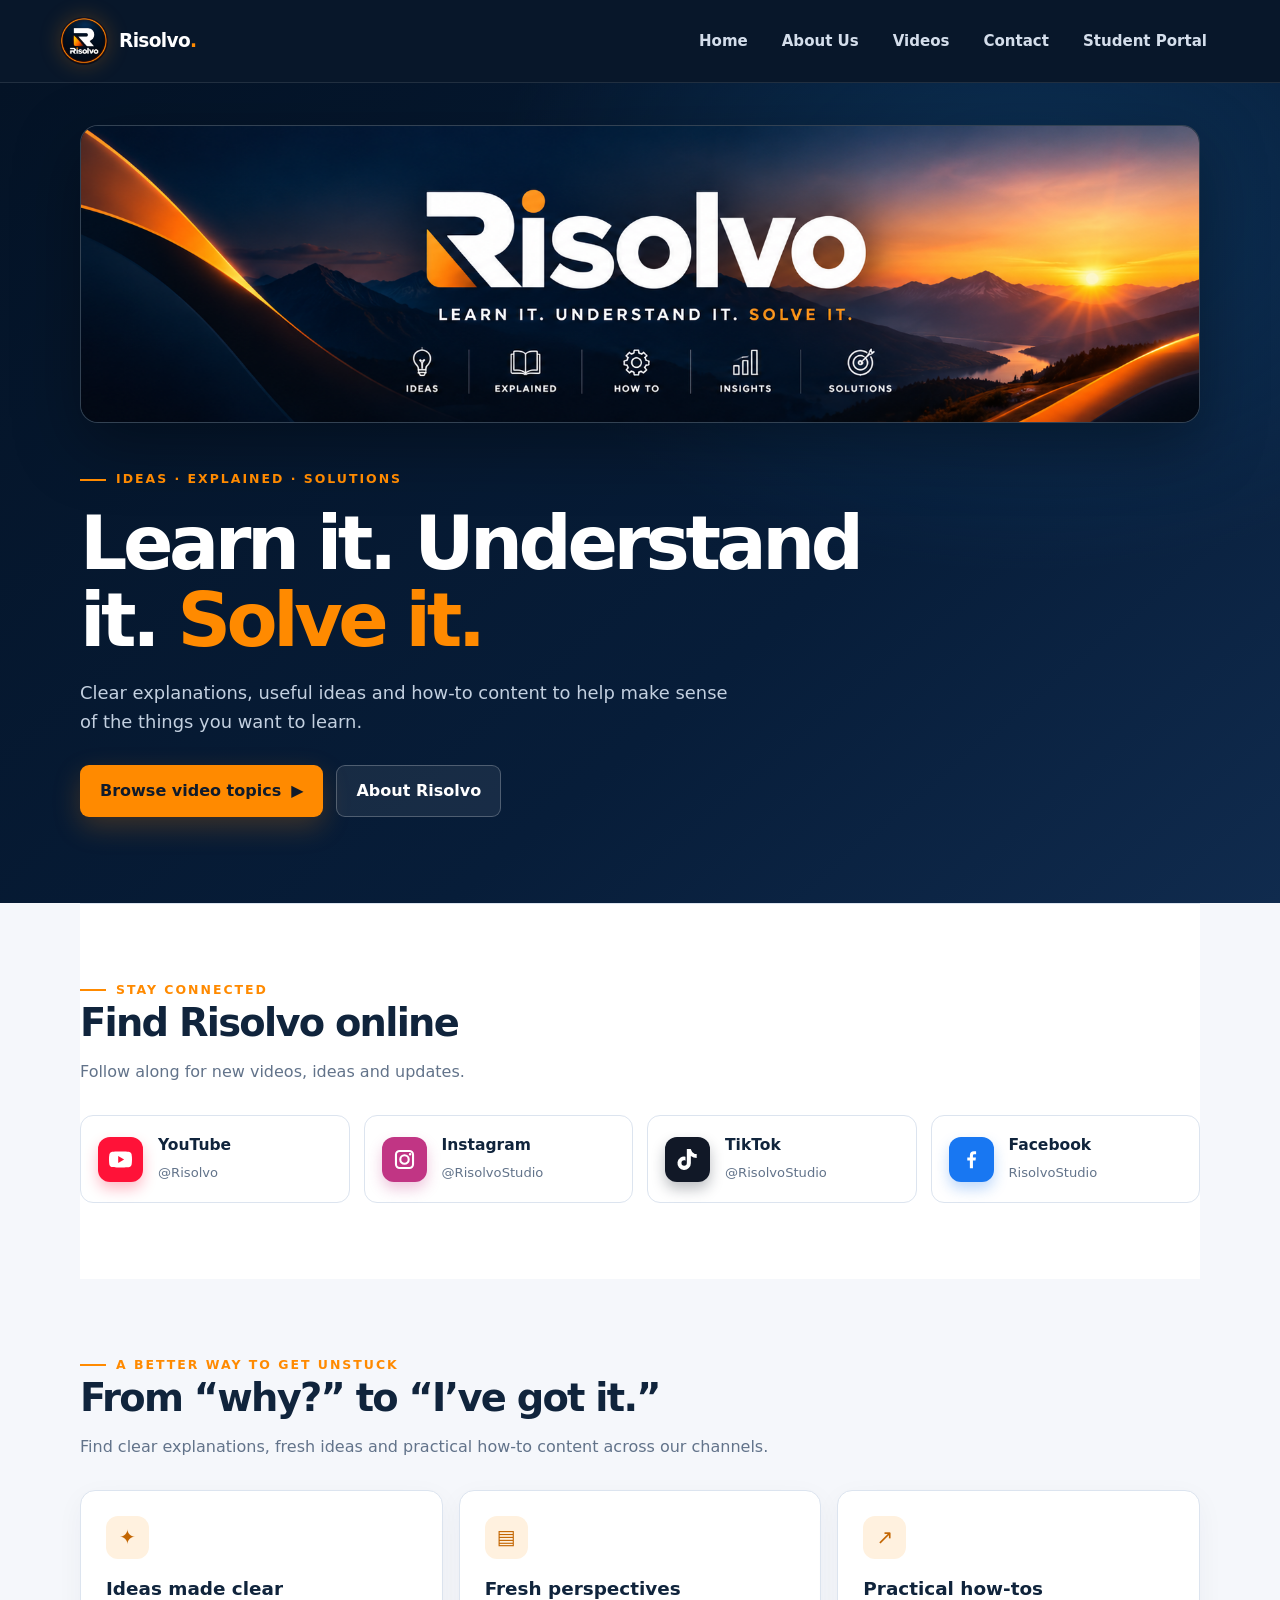
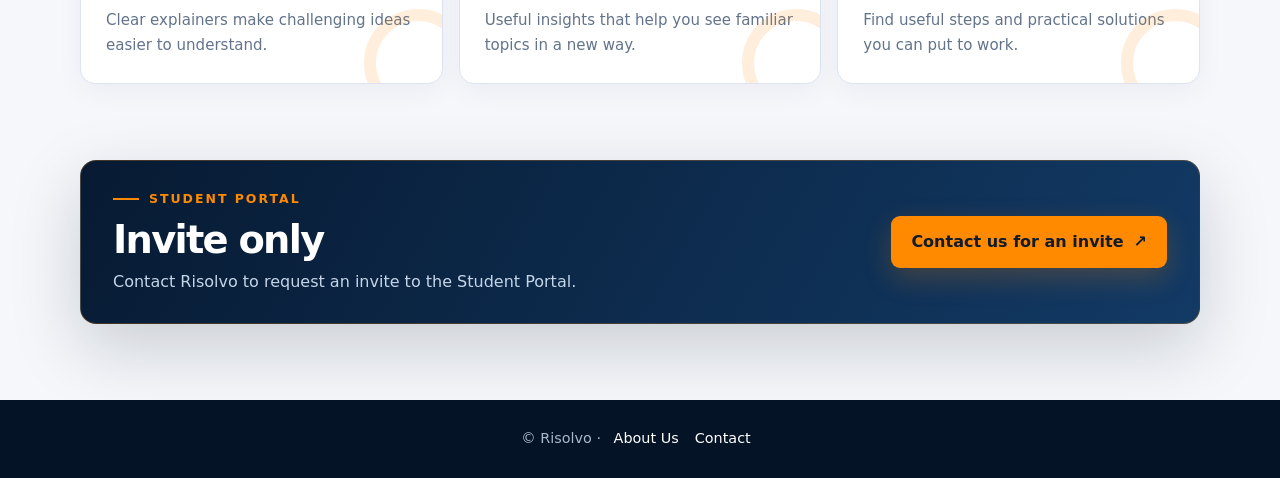
==== commit fbb41de7: "Use round Risolvo logo across site" ====
--- a/index.html
+++ b/index.html
@@ -1 +1 @@
-<!doctype html><html lang="en"><head><meta charset="utf-8"><meta name="viewport" content="width=device-width, initial-scale=1"><meta name="theme-color" content="#041326"><title>Risolvo — Learn it. Understand it. Solve it.</title><meta name="description" content="Learn it, understand it, solve it. Explore Risolvo learning content and find us on your favourite platforms."><link rel="stylesheet" href="/assets/site.css"></head><body><a class="skip-link" href="#main">Skip to content</a><header class="site-header"><nav class="nav" aria-label="Main navigation"><a class="brand" href="/"><img src="/assets/risolvo-logo.png" alt=""><span>Risolvo<em>.</em></span></a><div class="nav-links"><a href="/">Home</a><a href="/about-us/">About Us</a><a href="/videos/">Videos</a><a href="/contact/">Contact</a><a class="portal-link" href="/portal/">Student Portal</a></div></nav></header><main id="main"><section class="hero"><div class="hero-inner"><div class="banner-frame"><img src="/assets/risolvo-banner.png" alt="Risolvo — Learn it. Understand it. Solve it."></div><div class="hero-copy"><div class="eyebrow">Ideas · Explained · Solutions</div><h1>Learn it. Understand it. <span style="color:var(--orange)">Solve it.</span></h1><p>Clear explanations, useful ideas and how-to content to help make sense of the things you want to learn.</p><div class="actions"><a class="button" href="/videos/">Browse video topics <span aria-hidden="true">▶</span></a><a class="button secondary" href="/about-us/">About Risolvo</a></div></div></div></section><section id="channels" class="section social-section"><div class="section-intro"><div class="eyebrow">Stay connected</div><h2>Find Risolvo online</h2><p>Follow along for new videos, ideas and updates.</p></div><div class="social-grid"><a class="social-card" href="https://www.youtube.com/@Risolvo" target="_blank" rel="noopener noreferrer" aria-label="Risolvo on YouTube, @Risolvo"><span class="social-icon" style="--social:#ff1238"><svg viewBox="0 0 24 24" aria-hidden="true"><path d="M23.5 6.2a3 3 0 0 0-2.1-2.1C19.5 3.6 12 3.6 12 3.6s-7.5 0-9.4.5A3 3 0 0 0 .5 6.2 31 31 0 0 0 0 12a31 31 0 0 0 .5 5.8 3 3 0 0 0 2.1 2.1c1.9.5 9.4.5 9.4.5s7.5 0 9.4-.5a3 3 0 0 0 2.1-2.1A31 31 0 0 0 24 12a31 31 0 0 0-.5-5.8ZM9.6 15.6V8.4l6.2 3.6-6.2 3.6Z"/></svg></span><span class="social-meta"><strong>YouTube</strong><span>@Risolvo</span></span></a><a class="social-card" href="https://www.instagram.com/RisolvoStudio/" target="_blank" rel="noopener noreferrer" aria-label="Risolvo on Instagram, @RisolvoStudio"><span class="social-icon" style="--social:#c13584"><svg viewBox="0 0 24 24" aria-hidden="true"><path d="M7 2h10a5 5 0 0 1 5 5v10a5 5 0 0 1-5 5H7a5 5 0 0 1-5-5V7a5 5 0 0 1 5-5Zm0 2.2A2.8 2.8 0 0 0 4.2 7v10A2.8 2.8 0 0 0 7 19.8h10a2.8 2.8 0 0 0 2.8-2.8V7A2.8 2.8 0 0 0 17 4.2H7Zm5 2.3a5.5 5.5 0 1 1 0 11 5.5 5.5 0 0 1 0-11Zm0 2.2a3.3 3.3 0 1 0 0 6.6 3.3 3.3 0 0 0 0-6.6Zm5.8-3.5a1.3 1.3 0 1 1 0 2.6 1.3 1.3 0 0 1 0-2.6Z"/></svg></span><span class="social-meta"><strong>Instagram</strong><span>@RisolvoStudio</span></span></a><a class="social-card" href="https://www.tiktok.com/@RisolvoStudio" target="_blank" rel="noopener noreferrer" aria-label="Risolvo on TikTok, @RisolvoStudio"><span class="social-icon" style="--social:#111827"><svg viewBox="0 0 24 24" aria-hidden="true"><path d="M19.6 6.2a6.5 6.5 0 0 1-4.1-4.8V1h-4.2v14.7a2.8 2.8 0 1 1-2.8-2.8c.5 0 1 .1 1.4.4V9a7 7 0 1 0 5.6 6.8V8.4a10.5 10.5 0 0 0 6.1 2V6.3c-.7 0-1.4 0-2-.1Z"/></svg></span><span class="social-meta"><strong>TikTok</strong><span>@RisolvoStudio</span></span></a><a class="social-card" href="https://www.facebook.com/RisolvoStudio/" target="_blank" rel="noopener noreferrer" aria-label="Risolvo on Facebook, RisolvoStudio"><span class="social-icon" style="--social:#1877f2"><svg viewBox="0 0 24 24" aria-hidden="true"><path d="M13.5 21v-8h2.7l.4-3.1h-3.1v-2c0-.9.3-1.5 1.6-1.5h1.7V3.6c-.3 0-1.3-.1-2.4-.1-2.4 0-4.1 1.5-4.1 4.2v2.3H7.6V13h2.7v8h3.2Z"/></svg></span><span class="social-meta"><strong>Facebook</strong><span>RisolvoStudio</span></span></a></div></section><section class="section"><div class="section-intro"><div class="eyebrow">A better way to get unstuck</div><h2>From “why?” to “I’ve got it.”</h2><p>Find clear explanations, fresh ideas and practical how-to content across our channels.</p></div><div class="feature-grid"><article class="feature"><div class="feature-icon" aria-hidden="true">✦</div><h3>Ideas made clear</h3><p>Clear explainers make challenging ideas easier to understand.</p></article><article class="feature"><div class="feature-icon" aria-hidden="true">▤</div><h3>Fresh perspectives</h3><p>Useful insights that help you see familiar topics in a new way.</p></article><article class="feature"><div class="feature-icon" aria-hidden="true">↗</div><h3>Practical how-tos</h3><p>Find useful steps and practical solutions you can put to work.</p></article></div></section><section class="invite-note"><div><div class="eyebrow">Student Portal</div><h2>Invite only</h2><p>Contact Risolvo to request an invite to the Student Portal.</p></div><a class="button" href="/contact/">Contact us for an invite <span aria-hidden="true">↗</span></a></section></main><footer class="site-footer">© Risolvo <span aria-hidden="true">·</span> <a href="/about-us/">About Us</a><a href="/contact/">Contact</a></footer></body></html>+<!doctype html><html lang="en"><head><meta charset="utf-8"><meta name="viewport" content="width=device-width, initial-scale=1"><meta name="theme-color" content="#041326"><link rel="icon" type="image/png" href="assets/risolvo-round-logo.png"><title>Risolvo — Learn it. Understand it. Solve it.</title><meta name="description" content="Learn it, understand it, solve it. Explore Risolvo learning content and find us on your favourite platforms."><link rel="stylesheet" href="assets/site.css"></head><body><a class="skip-link" href="#main">Skip to content</a><header class="site-header"><nav class="nav" aria-label="Main navigation"><a class="brand" href="./"><img src="assets/risolvo-round-logo.png" alt=""><span>Risolvo<em>.</em></span></a><div class="nav-links"><a href="./">Home</a><a href="about-us/">About Us</a><a href="videos/">Videos</a><a href="contact/">Contact</a><a class="portal-link" href="portal/">Student Portal</a></div></nav></header><main id="main"><section class="hero"><div class="hero-inner"><div class="banner-frame"><img src="assets/risolvo-banner.png" alt="Risolvo — Learn it. Understand it. Solve it."></div><div class="hero-copy"><div class="eyebrow">Ideas · Explained · Solutions</div><h1>Learn it. Understand it. <span style="color:var(--orange)">Solve it.</span></h1><p>Clear explanations, useful ideas and how-to content to help make sense of the things you want to learn.</p><div class="actions"><a class="button" href="videos/">Browse video topics <span aria-hidden="true">▶</span></a><a class="button secondary" href="about-us/">About Risolvo</a></div></div></div></section><section id="channels" class="section social-section"><div class="section-intro"><div class="eyebrow">Stay connected</div><h2>Find Risolvo online</h2><p>Follow along for new videos, ideas and updates.</p></div><div class="social-grid"><a class="social-card" href="https://www.youtube.com/@Risolvo" target="_blank" rel="noopener noreferrer" aria-label="Risolvo on YouTube, @Risolvo"><span class="social-icon" style="--social:#ff1238"><svg viewBox="0 0 24 24" aria-hidden="true"><path d="M23.5 6.2a3 3 0 0 0-2.1-2.1C19.5 3.6 12 3.6 12 3.6s-7.5 0-9.4.5A3 3 0 0 0 .5 6.2 31 31 0 0 0 0 12a31 31 0 0 0 .5 5.8 3 3 0 0 0 2.1 2.1c1.9.5 9.4.5 9.4.5s7.5 0 9.4-.5a3 3 0 0 0 2.1-2.1A31 31 0 0 0 24 12a31 31 0 0 0-.5-5.8ZM9.6 15.6V8.4l6.2 3.6-6.2 3.6Z"/></svg></span><span class="social-meta"><strong>YouTube</strong><span>@Risolvo</span></span></a><a class="social-card" href="https://www.instagram.com/RisolvoStudio/" target="_blank" rel="noopener noreferrer" aria-label="Risolvo on Instagram, @RisolvoStudio"><span class="social-icon" style="--social:#c13584"><svg viewBox="0 0 24 24" aria-hidden="true"><path d="M7 2h10a5 5 0 0 1 5 5v10a5 5 0 0 1-5 5H7a5 5 0 0 1-5-5V7a5 5 0 0 1 5-5Zm0 2.2A2.8 2.8 0 0 0 4.2 7v10A2.8 2.8 0 0 0 7 19.8h10a2.8 2.8 0 0 0 2.8-2.8V7A2.8 2.8 0 0 0 17 4.2H7Zm5 2.3a5.5 5.5 0 1 1 0 11 5.5 5.5 0 0 1 0-11Zm0 2.2a3.3 3.3 0 1 0 0 6.6 3.3 3.3 0 0 0 0-6.6Zm5.8-3.5a1.3 1.3 0 1 1 0 2.6 1.3 1.3 0 0 1 0-2.6Z"/></svg></span><span class="social-meta"><strong>Instagram</strong><span>@RisolvoStudio</span></span></a><a class="social-card" href="https://www.tiktok.com/@RisolvoStudio" target="_blank" rel="noopener noreferrer" aria-label="Risolvo on TikTok, @RisolvoStudio"><span class="social-icon" style="--social:#111827"><svg viewBox="0 0 24 24" aria-hidden="true"><path d="M19.6 6.2a6.5 6.5 0 0 1-4.1-4.8V1h-4.2v14.7a2.8 2.8 0 1 1-2.8-2.8c.5 0 1 .1 1.4.4V9a7 7 0 1 0 5.6 6.8V8.4a10.5 10.5 0 0 0 6.1 2V6.3c-.7 0-1.4 0-2-.1Z"/></svg></span><span class="social-meta"><strong>TikTok</strong><span>@RisolvoStudio</span></span></a><a class="social-card" href="https://www.facebook.com/RisolvoStudio/" target="_blank" rel="noopener noreferrer" aria-label="Risolvo on Facebook, RisolvoStudio"><span class="social-icon" style="--social:#1877f2"><svg viewBox="0 0 24 24" aria-hidden="true"><path d="M13.5 21v-8h2.7l.4-3.1h-3.1v-2c0-.9.3-1.5 1.6-1.5h1.7V3.6c-.3 0-1.3-.1-2.4-.1-2.4 0-4.1 1.5-4.1 4.2v2.3H7.6V13h2.7v8h3.2Z"/></svg></span><span class="social-meta"><strong>Facebook</strong><span>RisolvoStudio</span></span></a></div></section><section class="section"><div class="section-intro"><div class="eyebrow">A better way to get unstuck</div><h2>From “why?” to “I’ve got it.”</h2><p>Find clear explanations, fresh ideas and practical how-to content across our channels.</p></div><div class="feature-grid"><article class="feature"><div class="feature-icon" aria-hidden="true">✦</div><h3>Ideas made clear</h3><p>Clear explainers make challenging ideas easier to understand.</p></article><article class="feature"><div class="feature-icon" aria-hidden="true">▤</div><h3>Fresh perspectives</h3><p>Useful insights that help you see familiar topics in a new way.</p></article><article class="feature"><div class="feature-icon" aria-hidden="true">↗</div><h3>Practical how-tos</h3><p>Find useful steps and practical solutions you can put to work.</p></article></div></section><section class="invite-note"><div><div class="eyebrow">Student Portal</div><h2>Invite only</h2><p>Contact Risolvo to request an invite to the Student Portal.</p></div><a class="button" href="contact/">Contact us for an invite <span aria-hidden="true">↗</span></a></section></main><footer class="site-footer">© Risolvo <span aria-hidden="true">·</span> <a href="about-us/">About Us</a><a href="contact/">Contact</a></footer></body></html>
